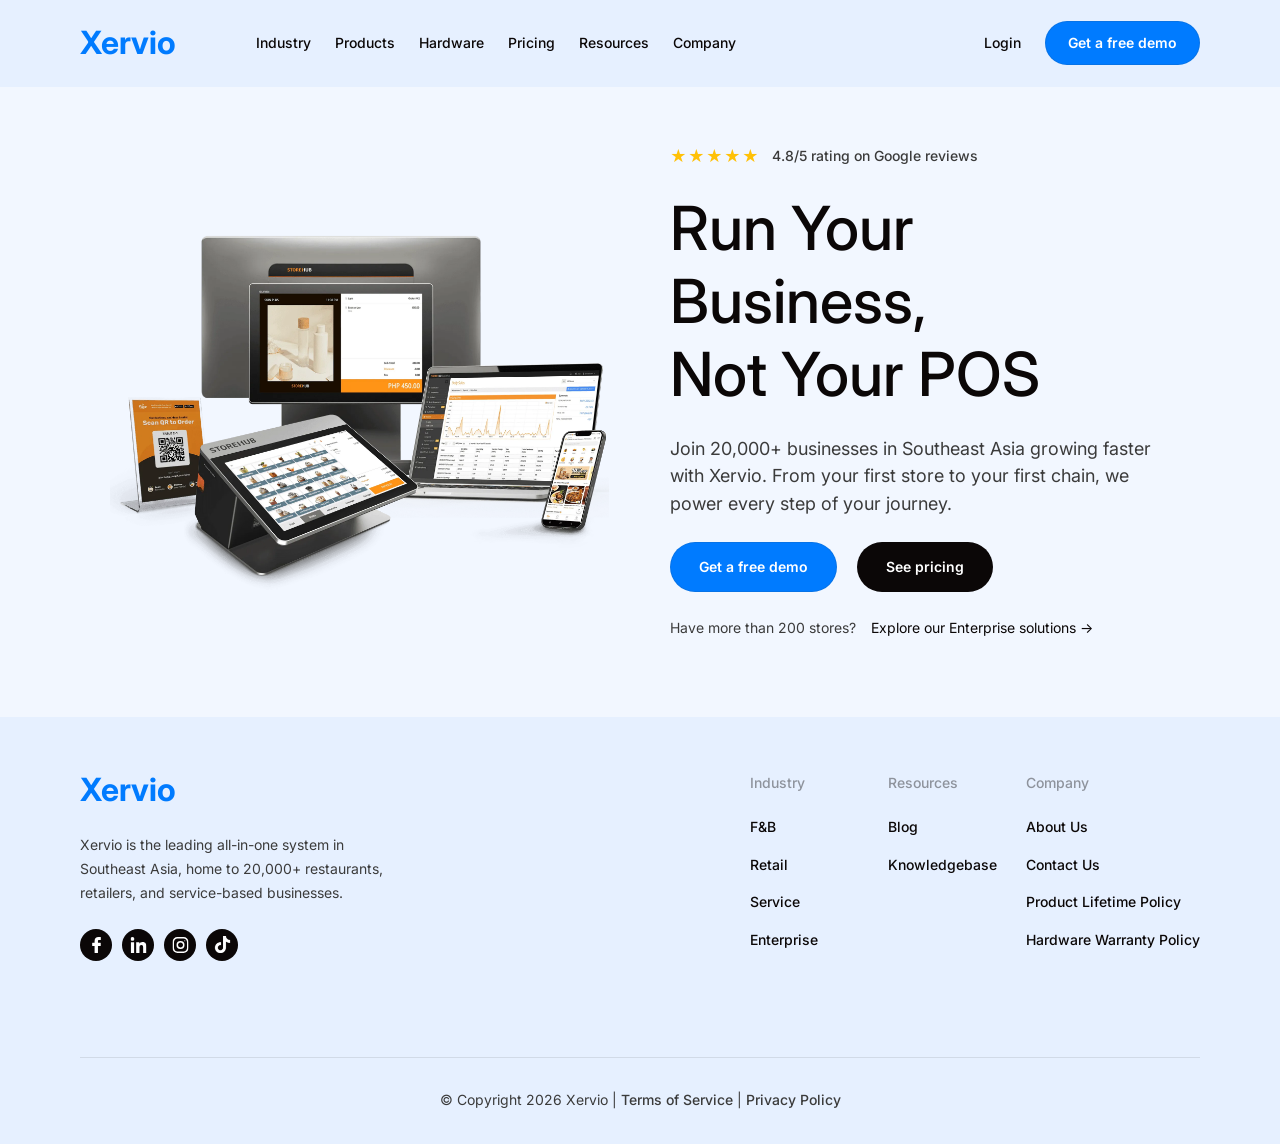
==== index.html @ c591375f "init: Xervio LDP" ====
<!DOCTYPE html>
<html lang="en">
  <head>
    <meta charset="UTF-8" />
    <meta name="viewport" content="width=device-width, initial-scale=1.0" />
    <title>Xervio</title>
    <meta
      name="description"
      content="Xervio is an all-in-one POS system that helps future-proof F&B, retail, service and enterprise businesses in the Philippines."
    />
    <link rel="icon" href="./assets" />
    <link rel="stylesheet" href="./styles.css" />
    <link href="https://cdn.hugeicons.com/font/hgi-stroke-rounded.css" rel="stylesheet">
    
  </head>
  <body>
    <header class="site-header" data-site-header>
      <nav class="nav-shell" aria-label="Main navigation">
        <a class="brand-logo" href="#" aria-label="Xervio home">
          <h1 class="branding">Xervio</h1>
        </a>

        <button class="nav-toggle" type="button" aria-label="Toggle menu" aria-expanded="false" data-nav-toggle>
          <span></span>
          <span></span>
        </button>

        <div class="nav-menu" data-nav-menu>
          <ul class="nav-links">
            <li><a href="#industries">Industry</a></li>
            <li><a href="#features">Products</a></li>
            <li><a href="#hardware">Hardware</a></li>
            <li><a href="#pricing">Pricing</a></li>
            <li><a href="#reviews">Resources</a></li>
            <li><a href="#footer">Company</a></li>
          </ul>

          <div class="nav-actions">
            <a class="nav-login" href="http://guthib.com/" rel="noopener">Login</a>
            <a class="button button-orange button-small" href="#demo">Get a free demo</a>
          </div>
        </div>
      </nav>
    </header>

    <main>
      <section class="hero-section" id="home">
        <div class="hero-container">
          <figure class="hero-media">
            <img
              src="./assets/2hjlf2NCajk33r4uJVXlu06yyzI.webp"
              alt="All-in-one POS system for restaurants and retail with hardware, analytics and business management"
            />
          </figure>

          <div class="hero-content">
            <div class="rating-row" aria-label="4.8 out of 5 rating on Google reviews">
              <span class="stars" aria-hidden="true">★★★★★</span>
              <span>4.8/5 rating on Google reviews</span>
            </div>

            <h1>Run Your Business,<br />Not Your POS</h1>
            <p class="hero-copy">
              Join 20,000+ businesses in Southeast Asia growing faster with Xervio. From your first store to your
              first chain, we power every step of your journey.
            </p>

            <div class="button-row">
              <a class="button button-orange" href="#demo">Get a free demo</a>
              <a class="button button-dark" href="#pricing">See pricing</a>
            </div>

            <p class="enterprise-link">
              <span>Have more than 200 stores?</span>
              <a href="#enterprise">Explore our Enterprise solutions →</a>
            </p>
          </div>
        </div>
      </section>

      
    </main>

    <footer class="site-footer" id="footer">
      <div class="footer-container">
        <div class="footer-brand">
          <h1 class="branding">Xervio</h1>
          <p>
            Xervio is the leading all-in-one system in Southeast Asia, home to 20,000+ restaurants, retailers, and
            service-based businesses.
          </p>
          <div class="social-links">
            <a href="https://www.facebook.com/Xervio/" aria-label="Facebook">
              <img src="./assets/Mh9xa22COfeFQVsAQsU7U8RgvU.svg" alt="" />
            </a>
            <a href="https://www.linkedin.com/wow/" aria-label="LinkedIn">
              <img src="./assets/QCmDftCQne09UROHN4i44urCaY.svg" alt="" />
            </a>
            <a href="https://www.instagram.com/" aria-label="Instagram">
              <img src="./assets/2MO6cMvOsHruGUrAkwT9PpmXsZw.svg" alt="" />
            </a>
            <a href="https://www.tiktok.com/" aria-label="TikTok">
              <img src="./assets/M6vpb0Teeq44CwaMOo0BxtBK8.png" alt="" />
            </a>
          </div>
        </div>

        <div class="footer-links">
          <div>
            <h3>Industry</h3>
            <a href="#industries">F&amp;B</a>
            <a href="#industries">Retail</a>
            <a href="#industries">Service</a>
            <a href="#enterprise">Enterprise</a>
          </div>
          <div>
            <h3>Resources</h3>
            <a href="#reviews">Blog</a>
            <a href="#features">Knowledgebase</a>
          </div>
          <div>
            <h3>Company</h3>
            <a href="#footer">About Us</a>
            <a href="#demo">Contact Us</a>
            <a href="#footer">Product Lifetime Policy</a>
            <a href="#footer">Hardware Warranty Policy</a>
          </div>
        </div>

        <div class="footer-bottom">
          <p>© Copyright 2026 Xervio | <a href="#">Terms of Service</a> | <a href="#">Privacy Policy</a></p>
        </div>
      </div>
    </footer>

<script>
  const toggle = document.querySelector('.nav-toggle');
  const menu = document.querySelector('.nav-menu');

  toggle.addEventListener('click', () => {
    toggle.classList.toggle('active');
    menu.classList.toggle('is-open');
  });
</script>

<script>
  const reveals = document.querySelectorAll('.reveal');

  function revealOnScroll() {
    reveals.forEach(el => {
      const rect = el.getBoundingClientRect();
      if (rect.top < window.innerHeight - 100) {
        el.classList.add('is-visible');
      }
    });
  }

  window.addEventListener('scroll', revealOnScroll);
  window.addEventListener('load', revealOnScroll);
</script>

  </body>
</html>
---- styles.css ----
@import url("https://fonts.googleapis.com/css2?family=Fragment+Mono&family=IBM+Plex+Sans+Thai:wght@400;500;600;700&family=Inter:ital,wght@0,400;0,500;0,600;0,700;1,400;1,700&display=swap");

:root {
  --color-page: #f2f7ff;   /* very light blue background */
  --color-card: #e6f0ff;   /* soft blue card */
  --color-soft: #d9e9ff;   /* subtle accent background */
  --color-text: #0b0707;
  --color-muted: #3b3b3b;
  --color-faint: #6b6a6a;
  --color-orange: #007bff;
  --color-blue: #2a6ce8;
  --color-pink: #ff546e;
  --color-green: #25d366;
  --color-purple: #7a5ae8;
  --color-border: rgba(59, 59, 59, 0.12);
  --font-base: "Inter", "IBM Plex Sans Thai", system-ui, -apple-system, BlinkMacSystemFont, "Segoe UI", sans-serif;
  --font-mono: "Fragment Mono", monospace;
  --container: 1120px;
  --radius-card: 24px;
  --ease: cubic-bezier(0.22, 1, 0.36, 1);
}

* {
  box-sizing: border-box;
}

html {
  scroll-behavior: smooth;
}

body {
  margin: 0;
  background: var(--color-page);
  color: var(--color-text);
  font-family: var(--font-base);
  font-size: 14px;
  line-height: 1.7;
  -webkit-font-smoothing: antialiased;
}

body.nav-open {
  overflow: hidden;
}

img {
  display: block;
  max-width: 100%;
}

a {
  color: inherit;
  text-decoration: none;
}

button,
input,
select {
  font: inherit;
}

.section-container,
.footer-container {
  width: min(var(--container), calc(100% - 80px));
  margin: 0 auto;
}

.site-header {
  position: sticky;
  top: 0;
  z-index: 20;
  background: var(--color-card);
  backdrop-filter: blur(16px);
  border-bottom: 1px solid transparent;
  transition: border-color 240ms ease, box-shadow 240ms ease;
}

.site-header.is-scrolled {
  border-bottom-color: var(--color-border);
  box-shadow: 0 10px 30px rgba(11, 7, 7, 0.04);
}

.nav-shell {
  width: min(1200px, 100%);
  min-height: 86px;
  margin: 0 auto;
  padding: 0 40px;
  display: flex;
  align-items: center;
  justify-content: space-between;
  gap: 28px;
}

.brand-logo {
  flex: 0 0 148px;
}

.branding {
  color: var(--color-orange);
  font-weight: 700;
  font-size: clamp(1.5rem, 2.5vw, 3rem);
}

.brand-logo img {
  width: 148px;
  height: auto;
}

.nav-menu {
  flex: 1;
  display: flex;
  align-items: center;
  justify-content: space-between;
  gap: 28px;
}

.nav-links,
.nav-actions {
  display: flex;
  align-items: center;
  gap: 24px;
  margin: 0;
  padding: 0;
  list-style: none;
}

.nav-links a,
.nav-login {
  font-size: 14px;
  font-weight: 500;
  line-height: 1.3;
  color: var(--color-text);
  transition: color 180ms ease;
}

.nav-links a:hover,
.nav-login:hover {
  background-color: var(--color-soft);

  color: var(--color-orange);
}

.nav-toggle {
  width: 44px;
  height: 44px;
  border: 1px solid var(--color-border);
  border-radius: 10px;
  background: #007bff;
  cursor: pointer;

  display: none; /* hidden on desktop */
  align-items: center;
  justify-content: center;
  flex-direction: column;
  gap: 5px;

  transition: all 0.2s ease;
}

/* SHOW ON MOBILE */
@media (max-width: 768px) {
  .nav-toggle {
    display: flex;
  }
}

/* HOVER → black */
.nav-toggle:hover {
  background: #000;
  border-color: #000;
}

/* ACTIVE */
.nav-toggle:active {
  transform: scale(0.95);
}

/* SPANS (fallback hamburger) */
.nav-toggle span {
  width: 18px;
  height: 2px;
  background: #fff;
  border-radius: 999px;
  transition: all 220ms ease;
}

/* ANIMATION */
.nav-toggle.active span:nth-child(1) {
  transform: translateY(7px) rotate(45deg);
}

.nav-toggle.active span:nth-child(2) {
  opacity: 0;
}

.nav-toggle.active span:nth-child(3) {
  transform: translateY(-7px) rotate(-45deg);
}

.nav-toggle i {
  font-size: 20px;
  color: #fff;
  transition: transform 0.2s ease;
}

.nav-toggle:hover i {
  transform: rotate(90deg);
}

.button {
  display: inline-flex;
  min-height: 50px;
  align-items: center;
  justify-content: center;
  border: 1px solid transparent;
  border-radius: 999px;
  padding: 13px 28px;
  font-size: 14px;
  font-weight: 600;
  line-height: 1.3;
  white-space: nowrap;
  transition: transform 200ms var(--ease), box-shadow 200ms ease, background-color 200ms ease;
}

.button:hover {
  background-color: #000;
  
}

.button-small {
  min-height: 44px;
  padding: 11px 22px;
}

.button-orange {
  background: var(--color-orange);
  color: #fff;
  border-color: rgba(59, 59, 59, 0.12);
}

.button-dark {
  background: var(--color-text);
  color: #fff;
}

.hero-section {
  padding: 20px 40px 40px;
  overflow: hidden;
}

.hero-container {
  width: min(var(--container), 100%);
  margin: 0 auto;
  padding: 30px;
  display: grid;
  grid-template-columns: minmax(0, 1fr) 500px;
  align-items: center;
  gap: 50px;
}

.hero-media {
  margin: 0;
  aspect-ratio: 1;
  overflow: hidden;
  border-radius: 34px;
}

.hero-media img {
  width: 100%;
  height: 100%;
  object-fit: cover;
}

.hero-content {
  min-height: 442px;
  display: flex;
  flex-direction: column;
  justify-content: center;
  gap: 24px;
}

.rating-row {
  display: flex;
  align-items: center;
  gap: 12px;
  color: var(--color-muted);
  font-size: 14px;
  font-weight: 500;
  white-space: nowrap;
}

.stars {
  color: #ffc107;
  font-size: 16px;
  letter-spacing: 1px;
  line-height: 1;
}

h1,
h2,
h3,
p {
  margin: 0;
}

h1 {
  font-size: clamp(2.25rem, 3.5vw + 1rem, 4rem);
  line-height: 1.2;
  letter-spacing: 0;
  font-weight: 500;
}

.hero-copy {
  width: 100%;
  max-width: 540px;
  color: var(--color-muted);
  font-size: 18px;
  line-height: 1.55;
}

.button-row {
  display: flex;
  flex-wrap: wrap;
  gap: 20px;
}

.enterprise-link {
  display: flex;
  flex-wrap: wrap;
  gap: 12px 15px;
  color: var(--color-muted);
  font-size: 14px;
}

.enterprise-link a {
  color: var(--color-text);
  transition: color 180ms ease;
}

.enterprise-link a:hover {
  color: var(--color-orange);
}

.feature-strip {
  padding: 40px 0;
  overflow: hidden;
}

.feature-grid {
  display: grid;
  grid-template-columns: repeat(4, 1fr);
  gap: 20px;
}

.feature-card {
  min-height: 230px;
  padding: 30px 24px;
  display: flex;
  flex-direction: column;
  align-items: flex-start;
  justify-content: center;
  gap: 20px;
  background: var(--color-card);
  border: 1px solid var(--color-border);
  border-radius: var(--radius-card);
  transition: transform 240ms var(--ease), box-shadow 240ms ease;
}

.feature-card:hover {
  transform: translateY(-6px);
  box-shadow: 0 20px 50px rgba(11, 7, 7, 0.08);
}

.feature-card img {
  width: 80px;
  height: 80px;
  object-fit: contain;
}

.feature-card h3 {
  font-size: 20px;
  line-height: 1.35;
  font-weight: 600;
}

.feature-card p {
  color: rgba(59, 59, 59, 0.72);
  font-weight: 500;
}

.industry-section {
  padding: 56px 0 60px;
}

.section-heading {
  margin-bottom: 28px;
}

.section-heading h2,
.merchant-copy h2,
.reviews-heading h2,
.pos-copy h2,
.demo-copy h2 {
  font-size: clamp(40px, 6vw, 76px);
  line-height: 0.98;
  letter-spacing: 0;
  font-weight: 700;
}

.industry-grid {
  display: grid;
  grid-template-columns: repeat(4, minmax(0, 1fr));
  gap: 18px;
}

.industry-card {
  position: relative;
  min-height: 620px;
  padding: 22px;
  overflow: hidden;
  display: flex;
  flex-direction: column;
  justify-content: space-between;
  background: var(--color-card);
  border: 1px solid var(--color-border);
  border-radius: var(--radius-card);
}

.industry-card::before {
  content: "";
  position: absolute;
  inset: 0;
  background: linear-gradient(180deg, rgba(255, 255, 255, 0) 28%, rgba(245, 242, 237, 0.94) 74%);
  z-index: 1;
  pointer-events: none;
}

.industry-card img {
  position: absolute;
  inset: 0;
  width: 100%;
  height: 58%;
  object-fit: cover;
  transition: transform 700ms var(--ease);
}

.industry-card:hover img {
  transform: scale(1.05);
}

.industry-content,
.industry-checks {
  position: relative;
  z-index: 2;
}

.industry-content {
  margin-top: auto;
}

.industry-content h3 {
  margin-bottom: 14px;
  font-size: 36px;
  line-height: 1;
}

.industry-content p {
  min-height: 88px;
  color: var(--color-muted);
}

.learn-link {
  display: inline-block;
  margin-top: 18px;
  color: var(--color-orange);
  font-weight: 600;
}

.industry-checks {
  margin: 22px 0 0;
  padding: 0;
  list-style: none;
  display: grid;
  gap: 9px;
  color: var(--color-text);
  font-size: 13px;
  font-weight: 500;
}

.industry-checks li {
  display: flex;
  align-items: center;
  gap: 8px;
}

.industry-checks li::before {
  content: "";
  width: 8px;
  height: 8px;
  border-radius: 50%;
  background: var(--color-orange);
}

.merchant-section,
.pos-section {
  padding: 70px 0;
  overflow: hidden;
}

.merchant-container {
  display: grid;
  grid-template-columns: 0.95fr 1.05fr;
  gap: 40px;
  align-items: center;
}

.merchant-copy p {
  margin-top: 18px;
  color: var(--color-muted);
  font-size: 20px;
}

.logo-cloud {
  display: grid;
  grid-template-columns: repeat(2, minmax(0, 1fr));
  gap: 16px;
}

.logo-cloud img {
  width: 100%;
  min-height: 94px;
  object-fit: contain;
  padding: 22px;
  background: #fff;
  border: 1px solid var(--color-border);
  border-radius: 18px;
}

.reviews-section {
  padding: 60px 0;
  overflow: hidden;
}

.reviews-heading {
  margin-bottom: 28px;
}

.reviews-heading p {
  margin-bottom: 10px;
  color: var(--color-muted);
  font-size: 18px;
}

.review-marquee {
  width: 100%;
  overflow: hidden;
  mask-image: linear-gradient(90deg, transparent, #000 8%, #000 92%, transparent);
}

.review-track {
  display: flex;
  width: max-content;
  gap: 18px;
  animation: marquee 36s linear infinite;
}

.review-marquee:hover .review-track {
  animation-play-state: paused;
}

.review-card {
  width: 360px;
  min-height: 280px;
  padding: 26px;
  background: #fff;
  border: 1px solid var(--color-border);
  border-radius: var(--radius-card);
  display: flex;
  flex-direction: column;
  gap: 16px;
}

.review-score {
  color: var(--color-orange);
  font-weight: 700;
}

.review-card blockquote {
  margin: 0;
  color: var(--color-muted);
}

.review-card cite {
  margin-top: auto;
  color: var(--color-text);
  font-style: normal;
  font-weight: 600;
}

.pos-container {
  display: grid;
  grid-template-columns: 0.9fr 1.1fr;
  align-items: center;
  gap: 42px;
  padding: 56px;
  background: var(--color-soft);
  border-radius: 30px;
}

.pos-copy {
  display: flex;
  flex-direction: column;
  align-items: flex-start;
  gap: 30px;
}

.pos-points {
  display: grid;
  grid-template-columns: repeat(3, minmax(0, 1fr));
  gap: 16px;
  width: 100%;
  margin: 0;
  padding: 0;
  list-style: none;
}

.pos-points li {
  padding-top: 14px;
  border-top: 2px solid var(--color-orange);
  color: var(--color-muted);
  font-weight: 600;
  line-height: 1.35;
}

.pos-media {
  margin: 0;
  aspect-ratio: 1;
  border-radius: 28px;
  overflow: hidden;
}

.pos-media img {
  width: 100%;
  height: 100%;
  object-fit: contain;
  animation: imageFloat 7s var(--ease) infinite alternate;
}

.demo-section {
  padding: 70px 0 54px;
}

.demo-container {
  display: grid;
  grid-template-columns: 0.9fr 1.1fr;
  gap: 42px;
  align-items: start;
}

.demo-copy {
  position: sticky;
  top: 120px;
  display: grid;
  gap: 18px;
}

.demo-copy p {
  color: var(--color-orange);
  font-weight: 600;
}

.demo-copy span {
  color: var(--color-muted);
  font-size: 18px;
}

.demo-form {
  display: grid;
  grid-template-columns: repeat(2, minmax(0, 1fr));
  gap: 16px;
  padding: 28px;
  background: #fff;
  border: 1px solid var(--color-border);
  border-radius: var(--radius-card);
}

.demo-form label {
  display: grid;
  gap: 8px;
  color: var(--color-muted);
  font-size: 13px;
  font-weight: 500;
}

.demo-form input,
.demo-form select {
  width: 100%;
  min-height: 52px;
  border: 1px solid var(--color-border);
  border-radius: 14px;
  background: var(--color-page);
  color: var(--color-text);
  padding: 0 16px;
  outline: none;
  transition: border-color 180ms ease, box-shadow 180ms ease;
}

.demo-form input:focus,
.demo-form select:focus {
  border-color: var(--color-orange);
  box-shadow: 0 0 0 4px rgba(255, 99, 15, 0.12);
}

.demo-form .button {
  grid-column: 1 / -1;
  width: max-content;
  margin-top: 10px;
  cursor: pointer;
}

.site-footer {
  background-color: var(--color-card);
  padding: 54px 0 32px;
  overflow: hidden;
}

.footer-container {
  display: grid;
  grid-template-columns: 28% 1fr;
  gap: 96px;
}

.footer-brand {
  display: grid;
  gap: 24px;
  align-content: start;
}

.footer-brand > img {
  width: 148px;
}

.footer-brand p,
.footer-bottom p {
  color: var(--color-muted);
}

.social-links {
  display: flex;
  gap: 10px;
}

.social-links a {
  width: 32px;
  height: 32px;
  display: grid;
  place-items: center;
  border-radius: 50%;
  background: var(--color-text);
  transition: transform 180ms var(--ease);
}

.social-links a:hover {
  transform: translateY(-2px);
}

.social-links img {
  width: 17px;
  height: 17px;
  object-fit: contain;
}

.footer-links {
  display: flex;
  justify-content: flex-end;
  gap: 28px;
}

.footer-links div {
  min-width: 110px;
  display: grid;
  align-content: start;
  gap: 14px;
}

.footer-links h3 {
  margin: 0 0 6px;
  color: rgba(11, 7, 7, 0.4);
  font-size: 14px;
  font-weight: 500;
}

.footer-links a,
.footer-bottom a {
  font-weight: 500;
  transition: color 180ms ease;
}

.footer-links a:hover,
.footer-bottom a:hover {
  color: var(--color-orange);
}

.footer-bottom {
  grid-column: 1 / -1;
  padding-top: 30px;
  border-top: 1px solid var(--color-border);
  text-align: center;
}

.reveal {
  opacity: 0;
  transform: translateY(50px);
  transition: opacity 700ms var(--ease), transform 700ms var(--ease);
}

.reveal.is-visible {
  opacity: 1;
  transform: translateY(0);
}

@keyframes marquee {
  from {
    transform: translateX(0);
  }
  to {
    transform: translateX(-50%);
  }
}

@keyframes imageFloat {
  from {
    transform: translateY(0) scale(1);
  }
  to {
    transform: translateY(-10px) scale(1.015);
  }
}

@media (max-width: 1199px) {
  .section-container,
  .footer-container {
    width: min(100% - 30px, 768px);
  }

  .nav-shell {
    min-height: 76px;
    padding: 0 15px;
  }

  .nav-toggle {
    display: flex;
  }

  .nav-toggle[aria-expanded="true"] span:first-child {
    transform: translateY(3.5px) rotate(45deg);
  }

  .nav-toggle[aria-expanded="true"] span:last-child {
    transform: translateY(-3.5px) rotate(-45deg);
  }

  .nav-menu {
    position: fixed;
    inset: 76px 15px auto;
    padding: 24px;
    display: grid;
    gap: 24px;
    background: #fff;
    border: 1px solid var(--color-border);
    border-radius: 22px;
    box-shadow: 0 24px 60px rgba(11, 7, 7, 0.12);
    opacity: 0;
    pointer-events: none;
    transform: translateY(-12px);
    transition: opacity 200ms ease, transform 200ms var(--ease);
  }

  .nav-menu.is-open {
    opacity: 1;
    pointer-events: auto;
    transform: translateY(0);
  }

  .nav-links,
  .nav-actions {
    display: grid;
    justify-items: start;
  }

  .hero-section {
    padding: 20px 15px 40px;
  }

  .hero-container {
    grid-template-columns: 342px minmax(0, 1fr);
    gap: 30px;
    padding: 20px 0;
  }

  .hero-content {
    min-height: auto;
  }

  h1 {
    font-size: 58px;
  }

  .feature-grid,
  .industry-grid {
    grid-template-columns: repeat(2, 1fr);
  }

  .industry-card {
    min-height: 560px;
  }

  .merchant-container,
  .pos-container,
  .demo-container {
    grid-template-columns: 1fr;
  }

  .demo-copy {
    position: static;
  }

  .footer-container {
    grid-template-columns: 35% 1fr;
    gap: 80px;
  }

  .footer-links {
    flex-wrap: wrap;
    justify-content: flex-start;
  }
}

@media (max-width: 767px) {
  body {
    font-size: 13px;
  }

  .section-container,
  .footer-container {
    width: min(100% - 20px, 358px);
  }

  .brand-logo,
  .brand-logo img {
    width: 128px;
    flex-basis: 128px;
  }

  .hero-section {
    padding-inline: 10px;
  }

  .hero-container {
    grid-template-columns: 1fr;
    gap: 24px;
    padding: 10px;
  }

  .hero-media {
    order: 2;
    border-radius: 26px;
  }

  .rating-row {
    align-items: flex-start;
    white-space: normal;
  }

  h1 {
    font-size: 48px;
  }

  .hero-copy {
    font-size: 15px;
  }

  .button-row,
  .enterprise-link {
    width: 100%;
  }

  .button {
    width: 100%;
  }

  .feature-strip,
  .industry-section,
  .merchant-section,
  .reviews-section,
  .pos-section,
  .demo-section {
    padding: 34px 0;
  }

  .feature-grid,
  .industry-grid,
  .logo-cloud,
  .demo-form {
    grid-template-columns: 1fr;
  }

  .feature-card {
    min-height: 210px;
  }

  .industry-card {
    min-height: 540px;
  }

  .section-heading h2,
  .merchant-copy h2,
  .reviews-heading h2,
  .pos-copy h2,
  .demo-copy h2 {
    font-size: 42px;
  }

  .review-card {
    width: 308px;
  }

  .pos-container {
    padding: 26px;
    border-radius: 24px;
  }

  .pos-points {
    grid-template-columns: 1fr;
  }

  .demo-form {
    padding: 20px;
  }

  .demo-form .button {
    width: 100%;
  }

  .footer-container {
    grid-template-columns: 1fr;
    gap: 34px;
  }

  .footer-links {
    display: grid;
    grid-template-columns: repeat(2, minmax(0, 1fr));
    gap: 24px;
  }

  .footer-links div:last-child {
    grid-column: 1 / -1;
  }
}
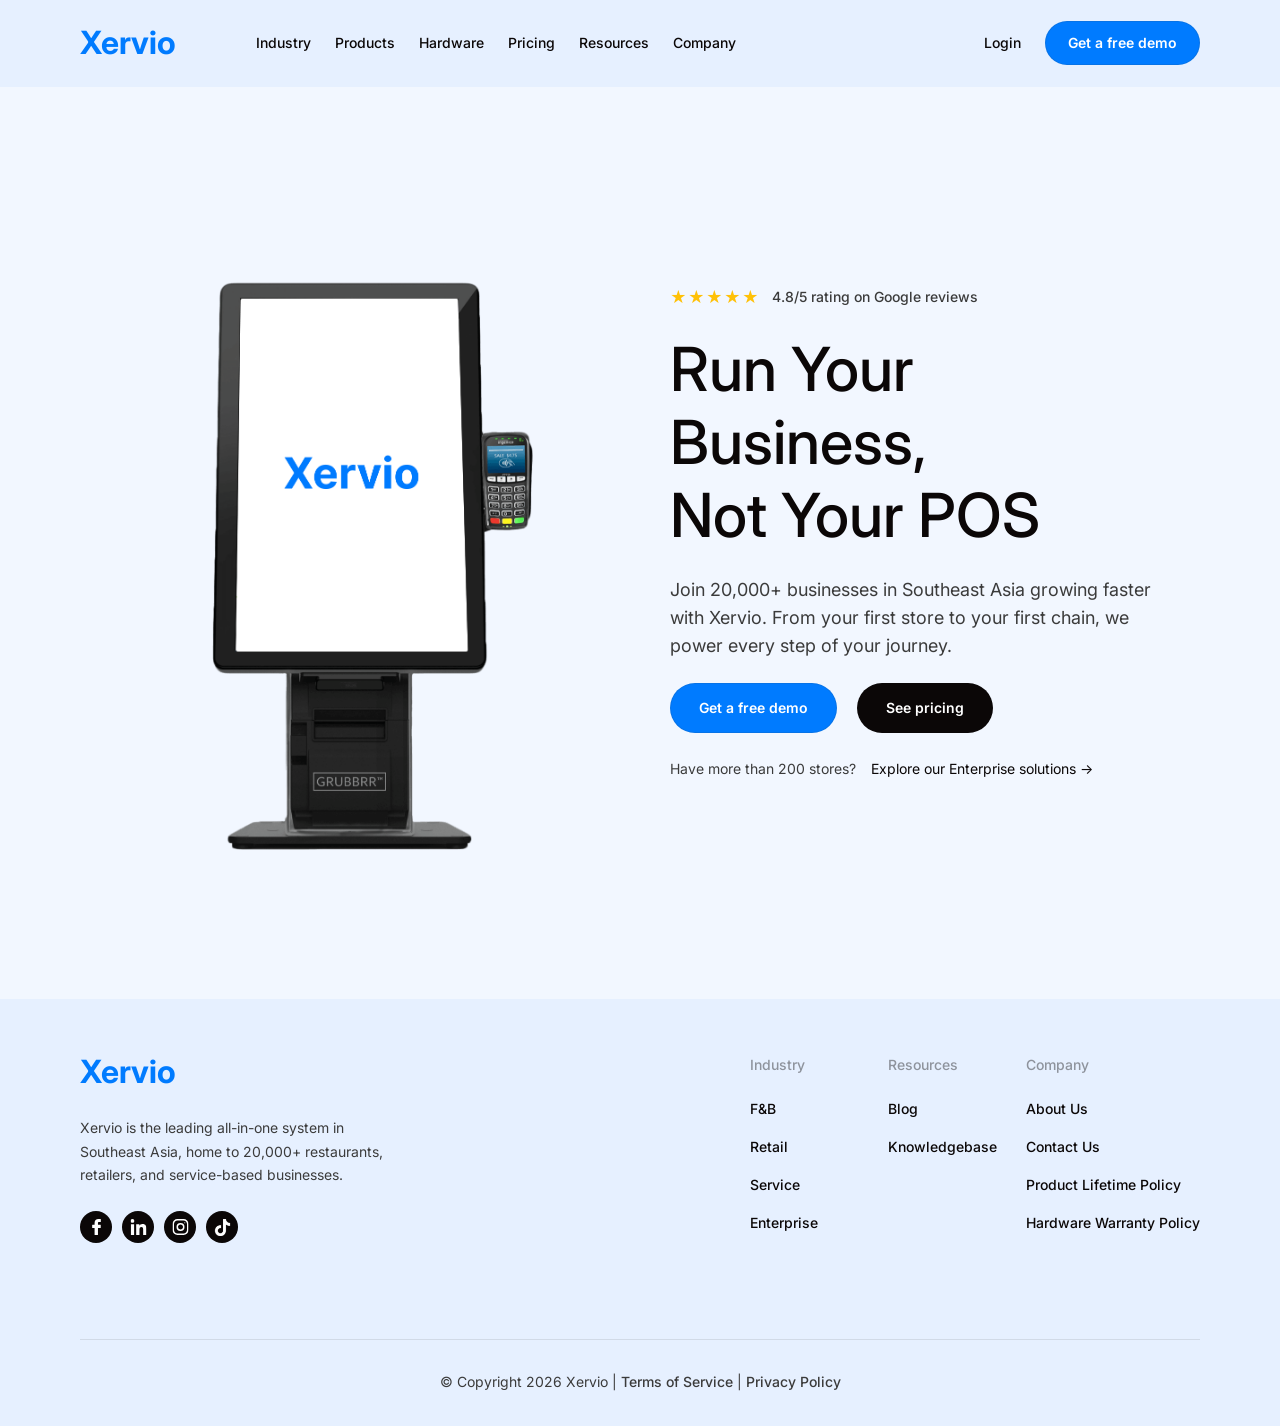
==== commit a7788c59: "fix: hero image sizing" ====
--- a/index.html
+++ b/index.html
@@ -48,7 +48,7 @@
         <div class="hero-container">
           <figure class="hero-media">
             <img
-              src="./assets/2hjlf2NCajk33r4uJVXlu06yyzI.webp"
+              src="./assets/xerviomarketing1.png"
               alt="All-in-one POS system for restaurants and retail with hardware, analytics and business management"
             />
           </figure>
--- a/styles.css
+++ b/styles.css
@@ -258,15 +258,17 @@
 }
 
 .hero-media {
-  margin: 0;
-  aspect-ratio: 1;
+  display: flex;
+  height: 100%;
+  justify-content: center;
+  align-items: center;
+  aspect-ratio: 9 / 16; /* or whatever ratio you want */
   overflow: hidden;
-  border-radius: 34px;
 }
 
 .hero-media img {
-  width: 100%;
-  height: 100%;
+  width: auto;
+  height: 80%;
   object-fit: cover;
 }
 
@@ -892,8 +894,8 @@
   }
 
   .hero-container {
-    grid-template-columns: 342px minmax(0, 1fr);
-    gap: 30px;
+    grid-template-columns: 400px minmax(0, 1fr);
+    gap: 0px;
     padding: 20px 0;
   }
 
@@ -963,6 +965,7 @@
 
   .hero-media {
     order: 2;
+    height: 100%;
     border-radius: 26px;
   }
 
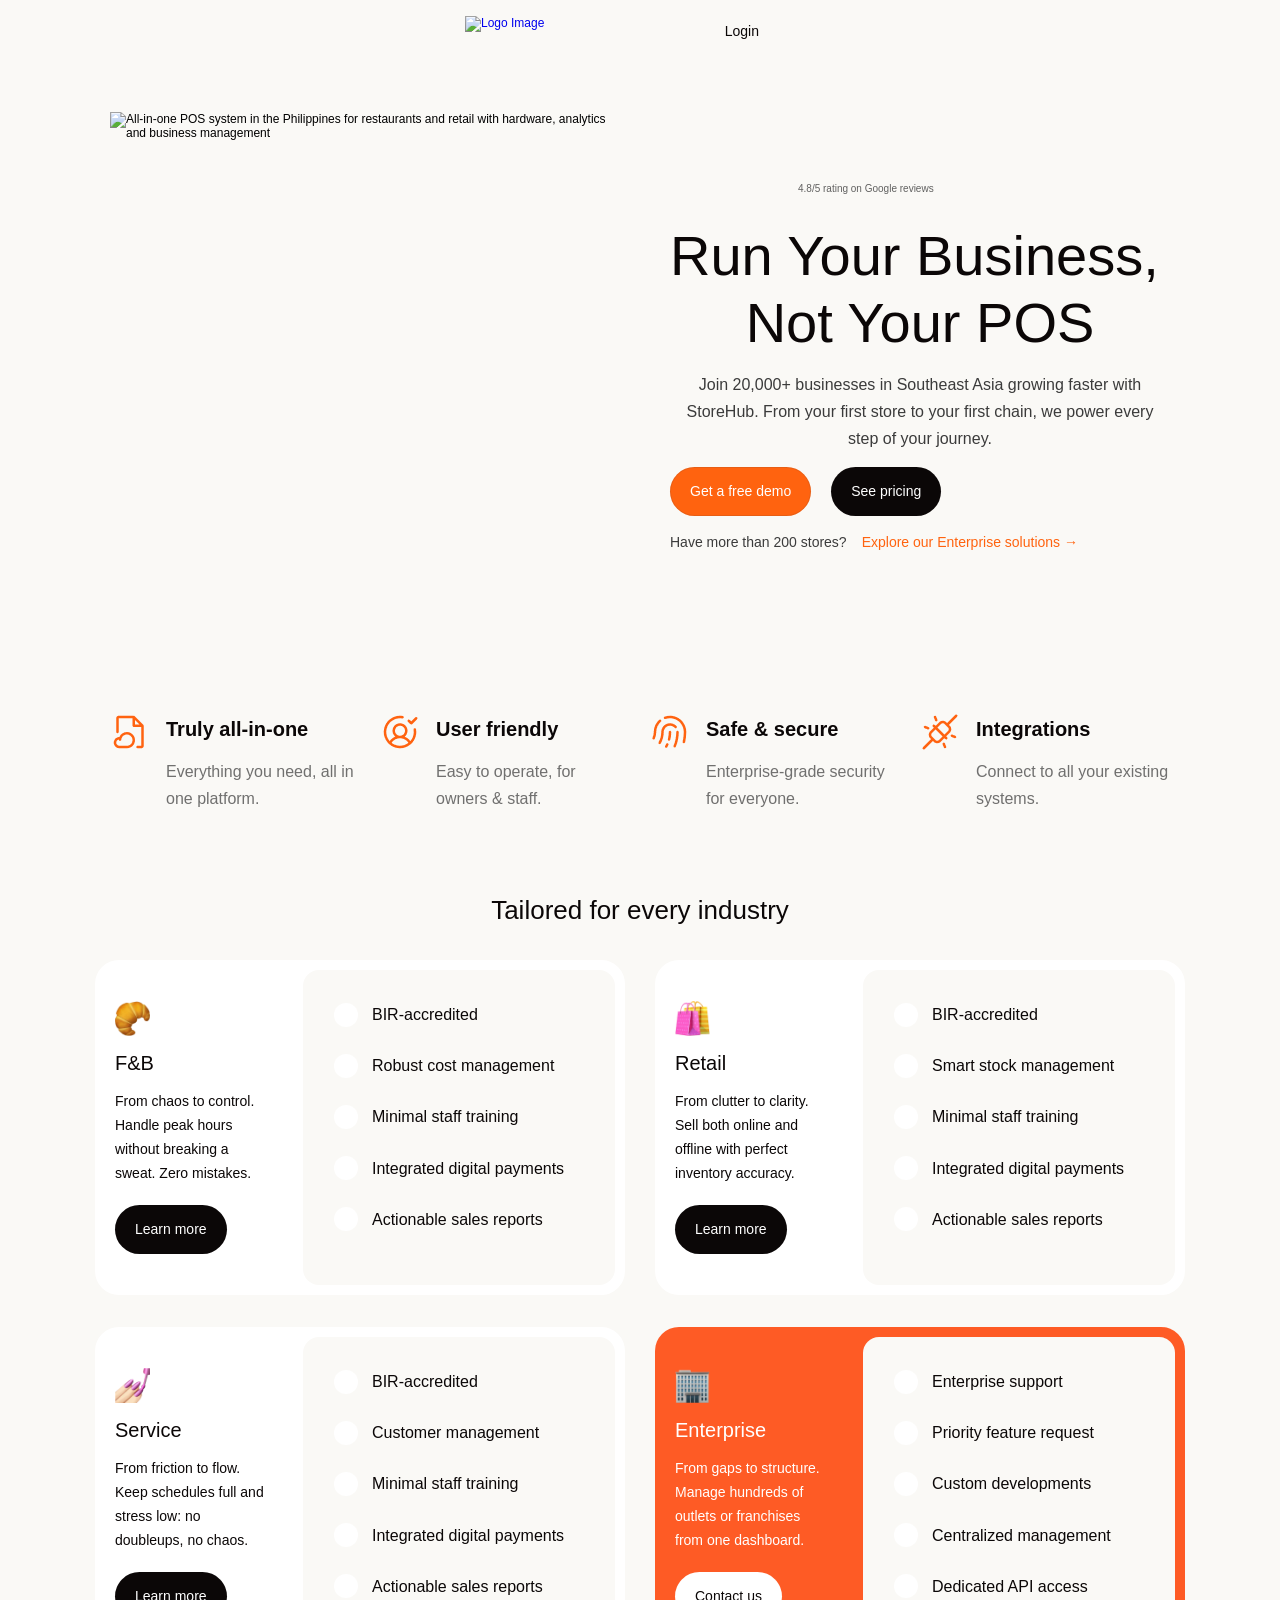
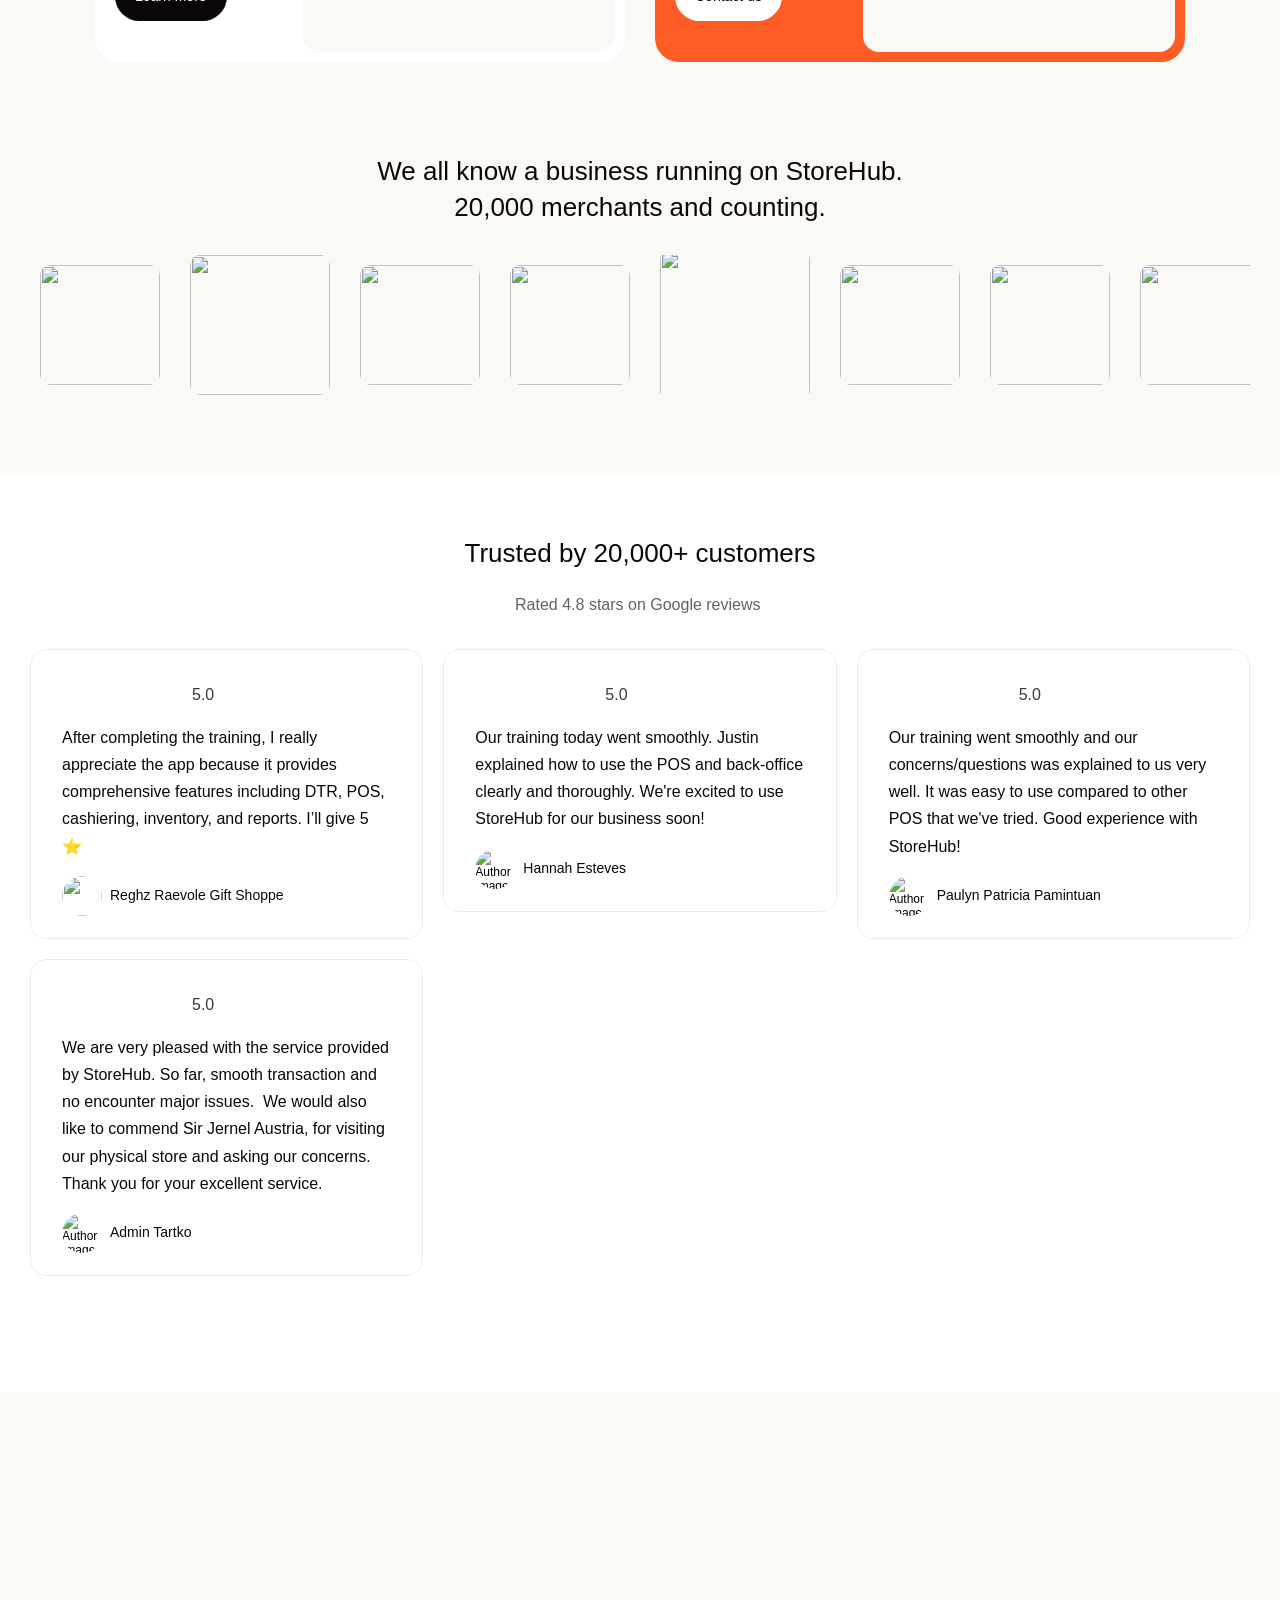
==== commit 8eaeba9c: "XervioLDP" ====
--- a/index.html
+++ b/index.html
@@ -1,164 +1,342 @@
 <!DOCTYPE html>
-<html lang="en">
-  <head>
-    <meta charset="UTF-8" />
-    <meta name="viewport" content="width=device-width, initial-scale=1.0" />
-    <title>Xervio</title>
-    <meta
-      name="description"
-      content="Xervio is an all-in-one POS system that helps future-proof F&B, retail, service and enterprise businesses in the Philippines."
-    />
-    <link rel="icon" href="./assets" />
-    <link rel="stylesheet" href="./styles.css" />
-    <link href="https://cdn.hugeicons.com/font/hgi-stroke-rounded.css" rel="stylesheet">
+<html xmlns="http://www.w3.org/1999/xhtml" lang="en" data-redirect-timezone="1"><head>
+	<meta charset="utf-8" />
+	
+	
+	<script type="text/javascript" async="" src="analytics.tiktok.com/i18n/pixel/static/identify_b8133453.js"></script><script type="text/javascript" async="" src="analytics.tiktok.com/i18n/pixel/static/main.MTkwYWY0Y2Q1OQ.js" data-id="C810D6SRMF4VVL6MGDMG"></script><script type="text/javascript" async="" src="www.google-analytics.com/analytics.js"></script><script async="" src="www.clarity.ms/tag/rkdko31xgr"></script><script async="" src="d.line-scdn.net/n/line_tag/public/release/v1/lt.js"></script><script type="text/javascript" async="" src="analytics.tiktok.com/i18n/pixel/events.js"></script><script type="text/javascript" async="" src="bat.bing.com/bat.js"></script><script type="text/javascript" async="" src="static.ads-twitter.com/uwt.js"></script><script type="text/javascript" async="" src="a.quora.com/qevents.js"></script><script type="text/javascript" async="" src="static.hotjar.com/c/hotjar-3023053.js"></script><script src="connect.facebook.net/signals/config/239511756429068" async=""></script><script async="" src="connect.facebook.net/en_US/fbevents.js"></script><script type="text/javascript" async="" src="www.googletagmanager.com/gtag/js"></script><script async="" src="scripts.clarity.ms/0.8.65/clarity.js"></script><script async="" src="www.googletagmanager.com/gtm.js"></script><script async="" src="www.clarity.ms/tag/mfdut16muk"></script><script>try{if(localStorage.getItem("__framer_force_showing_editorbar_since")){const n=document.createElement("link");n.rel = "modulepreload";n.href="https://framer.com/edit/init.mjs";document.head.appendChild(n)}}catch(e){}</script>
+	<!-- Start of headStart -->
+    <!-- Snippet: legacy-headStart -->
+<script type="text/javascript">
+    (function(c,l,a,r,i,t,y){
+        c[a]=c[a]||function(){(c[a].q=c[a].q||[]).push(arguments)};
+        t=l.createElement(r);t.async=1;t.src="https://www.clarity.ms/tag/"+i;
+        y=l.getElementsByTagName(r)[0];y.parentNode.insertBefore(t,y);
+    })(window, document, "clarity", "script", "mfdut16muk");
+</script>
+<meta name="msvalidate.01" content="9BB3D0F8B5EC80581BCFBF81091DF13B" />
+<!-- SnippetEnd: legacy-headStart -->
+
+    <!-- End of headStart -->
+	<meta name="viewport" content="width=device-width" />
+	<meta name="generator" content="Framer c1e582d" />
+	<title>StoreHub | All-In-One POS System For F&amp;B, Retail, Service &amp; Enterprise in the Philippines</title>
+    <meta name="description" content="StoreHub is an all-in-one POS system that helps future-proof F&amp;B, retail, service and enterprise businesses in the Philippines. Manage and grow your business, anytime, anywhere." />
+    <meta name="framer-search-index" content="https://framerusercontent.com/sites/47SFVLRJCXsI2muqFcrscY/searchIndex-GoC0B0K2RUKC.json" />
+    <meta name="framer-search-index-fallback" content="https://framerusercontent.com/sites/47SFVLRJCXsI2muqFcrscY/searchIndex-SpmgNonlM1gU.json" />
+    <meta name="framer-html-plugin" content="disable" />
+    <link href="framerusercontent.com/images/3ho3xWlwQT1DAffJ9KhewNCmV1Y.png" rel="icon" media="(prefers-color-scheme: light)" />
+    <link href="framerusercontent.com/images/3ho3xWlwQT1DAffJ9KhewNCmV1Y.png" rel="icon" media="(prefers-color-scheme: dark)" />
+    <!-- Open Graph / Facebook -->
+    <meta property="og:type" content="website" />
+    <meta property="og:title" content="StoreHub | All-In-One POS System For F&amp;B, Retail, Service &amp; Enterprise in the Philippines" />
+    <meta property="og:description" content="StoreHub is an all-in-one POS system that helps future-proof F&amp;B, retail, service and enterprise businesses in the Philippines. Manage and grow your business, anytime, anywhere." />
+    <meta property="og:image" content="https://framerusercontent.com/images/inCzE8S5A4pU0LnQwXwR2NnU3I4.png" />
+    <!-- Twitter -->
+    <meta name="twitter:card" content="summary_large_image" />
+    <meta name="twitter:title" content="StoreHub | All-In-One POS System For F&amp;B, Retail, Service &amp; Enterprise in the Philippines" />
+    <meta name="twitter:description" content="StoreHub is an all-in-one POS system that helps future-proof F&amp;B, retail, service and enterprise businesses in the Philippines. Manage and grow your business, anytime, anywhere." />
+    <meta name="twitter:image" content="https://framerusercontent.com/images/inCzE8S5A4pU0LnQwXwR2NnU3I4.png" />
     
-  </head>
-  <body>
-    <header class="site-header" data-site-header>
-      <nav class="nav-shell" aria-label="Main navigation">
-        <a class="brand-logo" href="#" aria-label="Xervio home">
-          <h1 class="branding">Xervio</h1>
-        </a>
-
-        <button class="nav-toggle" type="button" aria-label="Toggle menu" aria-expanded="false" data-nav-toggle>
-          <span></span>
-          <span></span>
-        </button>
-
-        <div class="nav-menu" data-nav-menu>
-          <ul class="nav-links">
-            <li><a href="#industries">Industry</a></li>
-            <li><a href="#features">Products</a></li>
-            <li><a href="#hardware">Hardware</a></li>
-            <li><a href="#pricing">Pricing</a></li>
-            <li><a href="#reviews">Resources</a></li>
-            <li><a href="#footer">Company</a></li>
-          </ul>
-
-          <div class="nav-actions">
-            <a class="nav-login" href="http://guthib.com/" rel="noopener">Login</a>
-            <a class="button button-orange button-small" href="#demo">Get a free demo</a>
-          </div>
-        </div>
-      </nav>
-    </header>
-
-    <main>
-      <section class="hero-section" id="home">
-        <div class="hero-container">
-          <figure class="hero-media">
-            <img
-              src="./assets/xerviomarketing1.png"
-              alt="All-in-one POS system for restaurants and retail with hardware, analytics and business management"
-            />
-          </figure>
-
-          <div class="hero-content">
-            <div class="rating-row" aria-label="4.8 out of 5 rating on Google reviews">
-              <span class="stars" aria-hidden="true">★★★★★</span>
-              <span>4.8/5 rating on Google reviews</span>
-            </div>
-
-            <h1>Run Your Business,<br />Not Your POS</h1>
-            <p class="hero-copy">
-              Join 20,000+ businesses in Southeast Asia growing faster with Xervio. From your first store to your
-              first chain, we power every step of your journey.
-            </p>
-
-            <div class="button-row">
-              <a class="button button-orange" href="#demo">Get a free demo</a>
-              <a class="button button-dark" href="#pricing">See pricing</a>
-            </div>
-
-            <p class="enterprise-link">
-              <span>Have more than 200 stores?</span>
-              <a href="#enterprise">Explore our Enterprise solutions →</a>
-            </p>
-          </div>
-        </div>
-      </section>
-
-      
-    </main>
-
-    <footer class="site-footer" id="footer">
-      <div class="footer-container">
-        <div class="footer-brand">
-          <h1 class="branding">Xervio</h1>
-          <p>
-            Xervio is the leading all-in-one system in Southeast Asia, home to 20,000+ restaurants, retailers, and
-            service-based businesses.
-          </p>
-          <div class="social-links">
-            <a href="https://www.facebook.com/Xervio/" aria-label="Facebook">
-              <img src="./assets/Mh9xa22COfeFQVsAQsU7U8RgvU.svg" alt="" />
-            </a>
-            <a href="https://www.linkedin.com/wow/" aria-label="LinkedIn">
-              <img src="./assets/QCmDftCQne09UROHN4i44urCaY.svg" alt="" />
-            </a>
-            <a href="https://www.instagram.com/" aria-label="Instagram">
-              <img src="./assets/2MO6cMvOsHruGUrAkwT9PpmXsZw.svg" alt="" />
-            </a>
-            <a href="https://www.tiktok.com/" aria-label="TikTok">
-              <img src="./assets/M6vpb0Teeq44CwaMOo0BxtBK8.png" alt="" />
-            </a>
-          </div>
-        </div>
-
-        <div class="footer-links">
-          <div>
-            <h3>Industry</h3>
-            <a href="#industries">F&amp;B</a>
-            <a href="#industries">Retail</a>
-            <a href="#industries">Service</a>
-            <a href="#enterprise">Enterprise</a>
-          </div>
-          <div>
-            <h3>Resources</h3>
-            <a href="#reviews">Blog</a>
-            <a href="#features">Knowledgebase</a>
-          </div>
-          <div>
-            <h3>Company</h3>
-            <a href="#footer">About Us</a>
-            <a href="#demo">Contact Us</a>
-            <a href="#footer">Product Lifetime Policy</a>
-            <a href="#footer">Hardware Warranty Policy</a>
-          </div>
-        </div>
-
-        <div class="footer-bottom">
-          <p>© Copyright 2026 Xervio | <a href="#">Terms of Service</a> | <a href="#">Privacy Policy</a></p>
-        </div>
-      </div>
-    </footer>
-
-<script>
-  const toggle = document.querySelector('.nav-toggle');
-  const menu = document.querySelector('.nav-menu');
-
-  toggle.addEventListener('click', () => {
-    toggle.classList.toggle('active');
-    menu.classList.toggle('is-open');
-  });
+	<!-- Global site tag (gtag.js) - Google Analytics -->
+	<script async="" src="www.googletagmanager.com/gtag/js"></script>
+	<script>
+	  window.dataLayer = window.dataLayer || [];
+	  function gtag(){window.dataLayer.push(arguments);}
+	  gtag('js', new Date());
+	  gtag('config', 'G-RH7YTKDXYJ');
+	</script>
+	
+	<style data-framer-font-css="">/* cyrillic-ext */
+@font-face {
+  font-family: 'Fragment Mono';
+  font-style: normal;
+  font-weight: 400;
+  src: url(https://fonts.gstatic.com/s/fragmentmono/v6/4iCr6K5wfMRRjxp0DA6-2CLnB45HhrUI.woff2) format('woff2');
+  unicode-range: U+0460-052F, U+1C80-1C8A, U+20B4, U+2DE0-2DFF, U+A640-A69F, U+FE2E-FE2F;
+}
+/* latin-ext */
+@font-face {
+  font-family: 'Fragment Mono';
+  font-style: normal;
+  font-weight: 400;
+  src: url(https://fonts.gstatic.com/s/fragmentmono/v6/4iCr6K5wfMRRjxp0DA6-2CLnB41HhrUI.woff2) format('woff2');
+  unicode-range: U+0100-02BA, U+02BD-02C5, U+02C7-02CC, U+02CE-02D7, U+02DD-02FF, U+0304, U+0308, U+0329, U+1D00-1DBF, U+1E00-1E9F, U+1EF2-1EFF, U+2020, U+20A0-20AB, U+20AD-20C0, U+2113, U+2C60-2C7F, U+A720-A7FF;
+}
+/* latin */
+@font-face {
+  font-family: 'Fragment Mono';
+  font-style: normal;
+  font-weight: 400;
+  src: url(https://fonts.gstatic.com/s/fragmentmono/v6/4iCr6K5wfMRRjxp0DA6-2CLnB4NHhg.woff2) format('woff2');
+  unicode-range: U+0000-00FF, U+0131, U+0152-0153, U+02BB-02BC, U+02C6, U+02DA, U+02DC, U+0304, U+0308, U+0329, U+2000-206F, U+20AC, U+2122, U+2191, U+2193, U+2212, U+2215, U+FEFF, U+FFFD;
+}
+
+@font-face { font-family: "IBM Plex Sans Thai"; src: url("https://fonts.gstatic.com/s/ibmplexsansthai/v11/m8JMje1VVIzcq1HzJq2AEdo2Tj_qvLqE-vUFaOhGW74OXw.woff2"); font-display: swap; font-style: normal; font-weight: 500 }
+@font-face { font-family: "IBM Plex Sans Thai"; src: url("https://fonts.gstatic.com/s/ibmplexsansthai/v11/m8JMje1VVIzcq1HzJq2AEdo2Tj_qvLqE1vIFaOhGW74OXw.woff2"); font-display: swap; font-style: normal; font-weight: 600 }
+@font-face { font-family: "IBM Plex Sans Thai"; src: url("https://fonts.gstatic.com/s/ibmplexsansthai/v11/m8JMje1VVIzcq1HzJq2AEdo2Tj_qvLqEsvMFaOhGW74OXw.woff2"); font-display: swap; font-style: normal; font-weight: 700 }
+@font-face { font-family: "IBM Plex Sans Thai"; src: url("https://fonts.gstatic.com/s/ibmplexsansthai/v11/m8JPje1VVIzcq1HzJq2AEdo2Tj_qvLq8C9whZcNaUg.woff2"); font-display: swap; font-style: normal; font-weight: 400 }
+@font-face { font-family: "Inter"; src: url("https://framerusercontent.com/assets/5vvr9Vy74if2I6bQbJvbw7SY1pQ.woff2"); font-display: swap; font-style: normal; font-weight: 400; unicode-range: U+0460-052F, U+1C80-1C88, U+20B4, U+2DE0-2DFF, U+A640-A69F, U+FE2E-FE2F }
+@font-face { font-family: "Inter"; src: url("https://framerusercontent.com/assets/EOr0mi4hNtlgWNn9if640EZzXCo.woff2"); font-display: swap; font-style: normal; font-weight: 400; unicode-range: U+0301, U+0400-045F, U+0490-0491, U+04B0-04B1, U+2116 }
+@font-face { font-family: "Inter"; src: url("https://framerusercontent.com/assets/Y9k9QrlZAqio88Klkmbd8VoMQc.woff2"); font-display: swap; font-style: normal; font-weight: 400; unicode-range: U+1F00-1FFF }
+@font-face { font-family: "Inter"; src: url("https://framerusercontent.com/assets/OYrD2tBIBPvoJXiIHnLoOXnY9M.woff2"); font-display: swap; font-style: normal; font-weight: 400; unicode-range: U+0370-03FF }
+@font-face { font-family: "Inter"; src: url("https://framerusercontent.com/assets/JeYwfuaPfZHQhEG8U5gtPDZ7WQ.woff2"); font-display: swap; font-style: normal; font-weight: 400; unicode-range: U+0100-024F, U+0259, U+1E00-1EFF, U+2020, U+20A0-20AB, U+20AD-20CF, U+2113, U+2C60-2C7F, U+A720-A7FF }
+@font-face { font-family: "Inter"; src: url("https://framerusercontent.com/assets/GrgcKwrN6d3Uz8EwcLHZxwEfC4.woff2"); font-display: swap; font-style: normal; font-weight: 400; unicode-range: U+0000-00FF, U+0131, U+0152-0153, U+02BB-02BC, U+02C6, U+02DA, U+02DC, U+2000-206F, U+2070, U+2074-207E, U+2080-208E, U+20AC, U+2122, U+2191, U+2193, U+2212, U+2215, U+FEFF, U+FFFD }
+@font-face { font-family: "Inter"; src: url("https://framerusercontent.com/assets/b6Y37FthZeALduNqHicBT6FutY.woff2"); font-display: swap; font-style: normal; font-weight: 400; unicode-range: U+0102-0103, U+0110-0111, U+0128-0129, U+0168-0169, U+01A0-01A1, U+01AF-01B0, U+1EA0-1EF9, U+20AB }
+@font-face { font-family: "Inter"; src: url("https://framerusercontent.com/assets/5A3Ce6C9YYmCjpQx9M4inSaKU.woff2"); font-display: swap; font-style: normal; font-weight: 500; unicode-range: U+0460-052F, U+1C80-1C88, U+20B4, U+2DE0-2DFF, U+A640-A69F, U+FE2E-FE2F }
+@font-face { font-family: "Inter"; src: url("https://framerusercontent.com/assets/Qx95Xyt0Ka3SGhinnbXIGpEIyP4.woff2"); font-display: swap; font-style: normal; font-weight: 500; unicode-range: U+0301, U+0400-045F, U+0490-0491, U+04B0-04B1, U+2116 }
+@font-face { font-family: "Inter"; src: url("https://framerusercontent.com/assets/6mJuEAguuIuMog10gGvH5d3cl8.woff2"); font-display: swap; font-style: normal; font-weight: 500; unicode-range: U+1F00-1FFF }
+@font-face { font-family: "Inter"; src: url("https://framerusercontent.com/assets/xYYWaj7wCU5zSQH0eXvSaS19wo.woff2"); font-display: swap; font-style: normal; font-weight: 500; unicode-range: U+0370-03FF }
+@font-face { font-family: "Inter"; src: url("https://framerusercontent.com/assets/otTaNuNpVK4RbdlT7zDDdKvQBA.woff2"); font-display: swap; font-style: normal; font-weight: 500; unicode-range: U+0100-024F, U+0259, U+1E00-1EFF, U+2020, U+20A0-20AB, U+20AD-20CF, U+2113, U+2C60-2C7F, U+A720-A7FF }
+@font-face { font-family: "Inter"; src: url("https://framerusercontent.com/assets/UjlFhCnUjxhNfep4oYBPqnEssyo.woff2"); font-display: swap; font-style: normal; font-weight: 500; unicode-range: U+0000-00FF, U+0131, U+0152-0153, U+02BB-02BC, U+02C6, U+02DA, U+02DC, U+2000-206F, U+2070, U+2074-207E, U+2080-208E, U+20AC, U+2122, U+2191, U+2193, U+2212, U+2215, U+FEFF, U+FFFD }
+@font-face { font-family: "Inter"; src: url("https://framerusercontent.com/assets/DolVirEGb34pEXEp8t8FQBSK4.woff2"); font-display: swap; font-style: normal; font-weight: 500; unicode-range: U+0102-0103, U+0110-0111, U+0128-0129, U+0168-0169, U+01A0-01A1, U+01AF-01B0, U+1EA0-1EF9, U+20AB }
+@font-face { font-family: "Inter"; src: url("https://framerusercontent.com/assets/DpPBYI0sL4fYLgAkX8KXOPVt7c.woff2"); font-display: swap; font-style: normal; font-weight: 700; unicode-range: U+0460-052F, U+1C80-1C88, U+20B4, U+2DE0-2DFF, U+A640-A69F, U+FE2E-FE2F }
+@font-face { font-family: "Inter"; src: url("https://framerusercontent.com/assets/4RAEQdEOrcnDkhHiiCbJOw92Lk.woff2"); font-display: swap; font-style: normal; font-weight: 700; unicode-range: U+0301, U+0400-045F, U+0490-0491, U+04B0-04B1, U+2116 }
+@font-face { font-family: "Inter"; src: url("https://framerusercontent.com/assets/1K3W8DizY3v4emK8Mb08YHxTbs.woff2"); font-display: swap; font-style: normal; font-weight: 700; unicode-range: U+1F00-1FFF }
+@font-face { font-family: "Inter"; src: url("https://framerusercontent.com/assets/tUSCtfYVM1I1IchuyCwz9gDdQ.woff2"); font-display: swap; font-style: normal; font-weight: 700; unicode-range: U+0370-03FF }
+@font-face { font-family: "Inter"; src: url("https://framerusercontent.com/assets/VgYFWiwsAC5OYxAycRXXvhze58.woff2"); font-display: swap; font-style: normal; font-weight: 700; unicode-range: U+0100-024F, U+0259, U+1E00-1EFF, U+2020, U+20A0-20AB, U+20AD-20CF, U+2113, U+2C60-2C7F, U+A720-A7FF }
+@font-face { font-family: "Inter"; src: url("https://framerusercontent.com/assets/VgYFWiwsAC5OYxAycRXXvhze58.woff2"); font-display: swap; font-style: normal; font-weight: 700; unicode-range: U+0000-00FF, U+0131, U+0152-0153, U+02BB-02BC, U+02C6, U+02DA, U+02DC, U+2000-206F, U+2070, U+2074-207E, U+2080-208E, U+20AC, U+2122, U+2191, U+2193, U+2212, U+2215, U+FEFF, U+FFFD }
+@font-face { font-family: "Inter"; src: url("https://framerusercontent.com/assets/GIryZETIX4IFypco5pYZONKhJIo.woff2"); font-display: swap; font-style: normal; font-weight: 700; unicode-range: U+0102-0103, U+0110-0111, U+0128-0129, U+0168-0169, U+01A0-01A1, U+01AF-01B0, U+1EA0-1EF9, U+20AB }
+@font-face { font-family: "Inter"; src: url("https://framerusercontent.com/assets/H89BbHkbHDzlxZzxi8uPzTsp90.woff2"); font-display: swap; font-style: italic; font-weight: 700; unicode-range: U+0460-052F, U+1C80-1C88, U+20B4, U+2DE0-2DFF, U+A640-A69F, U+FE2E-FE2F }
+@font-face { font-family: "Inter"; src: url("https://framerusercontent.com/assets/u6gJwDuwB143kpNK1T1MDKDWkMc.woff2"); font-display: swap; font-style: italic; font-weight: 700; unicode-range: U+0301, U+0400-045F, U+0490-0491, U+04B0-04B1, U+2116 }
+@font-face { font-family: "Inter"; src: url("https://framerusercontent.com/assets/43sJ6MfOPh1LCJt46OvyDuSbA6o.woff2"); font-display: swap; font-style: italic; font-weight: 700; unicode-range: U+1F00-1FFF }
+@font-face { font-family: "Inter"; src: url("https://framerusercontent.com/assets/wccHG0r4gBDAIRhfHiOlq6oEkqw.woff2"); font-display: swap; font-style: italic; font-weight: 700; unicode-range: U+0370-03FF }
+@font-face { font-family: "Inter"; src: url("https://framerusercontent.com/assets/WZ367JPwf9bRW6LdTHN8rXgSjw.woff2"); font-display: swap; font-style: italic; font-weight: 700; unicode-range: U+0100-024F, U+0259, U+1E00-1EFF, U+2020, U+20A0-20AB, U+20AD-20CF, U+2113, U+2C60-2C7F, U+A720-A7FF }
+@font-face { font-family: "Inter"; src: url("https://framerusercontent.com/assets/ia3uin3hQWqDrVloC1zEtYHWw.woff2"); font-display: swap; font-style: italic; font-weight: 700; unicode-range: U+0000-00FF, U+0131, U+0152-0153, U+02BB-02BC, U+02C6, U+02DA, U+02DC, U+2000-206F, U+2070, U+2074-207E, U+2080-208E, U+20AC, U+2122, U+2191, U+2193, U+2212, U+2215, U+FEFF, U+FFFD }
+@font-face { font-family: "Inter"; src: url("https://framerusercontent.com/assets/2A4Xx7CngadFGlVV4xrO06OBHY.woff2"); font-display: swap; font-style: italic; font-weight: 700; unicode-range: U+0102-0103, U+0110-0111, U+0128-0129, U+0168-0169, U+01A0-01A1, U+01AF-01B0, U+1EA0-1EF9, U+20AB }
+@font-face { font-family: "Inter"; src: url("https://framerusercontent.com/assets/CfMzU8w2e7tHgF4T4rATMPuWosA.woff2"); font-display: swap; font-style: italic; font-weight: 400; unicode-range: U+0460-052F, U+1C80-1C88, U+20B4, U+2DE0-2DFF, U+A640-A69F, U+FE2E-FE2F }
+@font-face { font-family: "Inter"; src: url("https://framerusercontent.com/assets/867QObYax8ANsfX4TGEVU9YiCM.woff2"); font-display: swap; font-style: italic; font-weight: 400; unicode-range: U+0301, U+0400-045F, U+0490-0491, U+04B0-04B1, U+2116 }
+@font-face { font-family: "Inter"; src: url("https://framerusercontent.com/assets/Oyn2ZbENFdnW7mt2Lzjk1h9Zb9k.woff2"); font-display: swap; font-style: italic; font-weight: 400; unicode-range: U+1F00-1FFF }
+@font-face { font-family: "Inter"; src: url("https://framerusercontent.com/assets/cdAe8hgZ1cMyLu9g005pAW3xMo.woff2"); font-display: swap; font-style: italic; font-weight: 400; unicode-range: U+0370-03FF }
+@font-face { font-family: "Inter"; src: url("https://framerusercontent.com/assets/DOfvtmE1UplCq161m6Hj8CSQYg.woff2"); font-display: swap; font-style: italic; font-weight: 400; unicode-range: U+0100-024F, U+0259, U+1E00-1EFF, U+2020, U+20A0-20AB, U+20AD-20CF, U+2113, U+2C60-2C7F, U+A720-A7FF }
+@font-face { font-family: "Inter"; src: url("https://framerusercontent.com/assets/pKRFNWFoZl77qYCAIp84lN1h944.woff2"); font-display: swap; font-style: italic; font-weight: 400; unicode-range: U+0000-00FF, U+0131, U+0152-0153, U+02BB-02BC, U+02C6, U+02DA, U+02DC, U+2000-206F, U+2070, U+2074-207E, U+2080-208E, U+20AC, U+2122, U+2191, U+2193, U+2212, U+2215, U+FEFF, U+FFFD }
+@font-face { font-family: "Inter"; src: url("https://framerusercontent.com/assets/tKtBcDnBMevsEEJKdNGhhkLzYo.woff2"); font-display: swap; font-style: italic; font-weight: 400; unicode-range: U+0102-0103, U+0110-0111, U+0128-0129, U+0168-0169, U+01A0-01A1, U+01AF-01B0, U+1EA0-1EF9, U+20AB }
+@font-face { font-family: "Inter"; src: url("https://framerusercontent.com/assets/khkJkwSL66WFg8SX6Wa726c.woff2"); font-display: swap; font-style: italic; font-weight: 500; unicode-range: U+0460-052F, U+1C80-1C88, U+20B4, U+2DE0-2DFF, U+A640-A69F, U+FE2E-FE2F }
+@font-face { font-family: "Inter"; src: url("https://framerusercontent.com/assets/0E7IMbDzcGABpBwwqNEt60wU0w.woff2"); font-display: swap; font-style: italic; font-weight: 500; unicode-range: U+0301, U+0400-045F, U+0490-0491, U+04B0-04B1, U+2116 }
+@font-face { font-family: "Inter"; src: url("https://framerusercontent.com/assets/NTJ0nQgIF0gcDelS14zQ9NR9Q.woff2"); font-display: swap; font-style: italic; font-weight: 500; unicode-range: U+1F00-1FFF }
+@font-face { font-family: "Inter"; src: url("https://framerusercontent.com/assets/QrcNhgEPfRl0LS8qz5Ln8olanl8.woff2"); font-display: swap; font-style: italic; font-weight: 500; unicode-range: U+0370-03FF }
+@font-face { font-family: "Inter"; src: url("https://framerusercontent.com/assets/JEXmejW8mXOYMtt0hyRg811kHac.woff2"); font-display: swap; font-style: italic; font-weight: 500; unicode-range: U+0100-024F, U+0259, U+1E00-1EFF, U+2020, U+20A0-20AB, U+20AD-20CF, U+2113, U+2C60-2C7F, U+A720-A7FF }
+@font-face { font-family: "Inter"; src: url("https://framerusercontent.com/assets/Bo5CNzBv77CafbxOtKIkpw9egw.woff2"); font-display: swap; font-style: italic; font-weight: 500; unicode-range: U+0000-00FF, U+0131, U+0152-0153, U+02BB-02BC, U+02C6, U+02DA, U+02DC, U+2000-206F, U+2070, U+2074-207E, U+2080-208E, U+20AC, U+2122, U+2191, U+2193, U+2212, U+2215, U+FEFF, U+FFFD }
+@font-face { font-family: "Inter"; src: url("https://framerusercontent.com/assets/uy9s0iWuxiNnVt8EpTI3gzohpwo.woff2"); font-display: swap; font-style: italic; font-weight: 500; unicode-range: U+0102-0103, U+0110-0111, U+0128-0129, U+0168-0169, U+01A0-01A1, U+01AF-01B0, U+1EA0-1EF9, U+20AB }
+@font-face { font-family: "Inter"; src: url("https://framerusercontent.com/assets/hyOgCu0Xnghbimh0pE8QTvtt2AU.woff2"); font-display: swap; font-style: normal; font-weight: 600; unicode-range: U+0460-052F, U+1C80-1C88, U+20B4, U+2DE0-2DFF, U+A640-A69F, U+FE2E-FE2F }
+@font-face { font-family: "Inter"; src: url("https://framerusercontent.com/assets/NeGmSOXrPBfEFIy5YZeHq17LEDA.woff2"); font-display: swap; font-style: normal; font-weight: 600; unicode-range: U+0301, U+0400-045F, U+0490-0491, U+04B0-04B1, U+2116 }
+@font-face { font-family: "Inter"; src: url("https://framerusercontent.com/assets/oYaAX5himiTPYuN8vLWnqBbfD2s.woff2"); font-display: swap; font-style: normal; font-weight: 600; unicode-range: U+1F00-1FFF }
+@font-face { font-family: "Inter"; src: url("https://framerusercontent.com/assets/lEJLP4R0yuCaMCjSXYHtJw72M.woff2"); font-display: swap; font-style: normal; font-weight: 600; unicode-range: U+0370-03FF }
+@font-face { font-family: "Inter"; src: url("https://framerusercontent.com/assets/cRJyLNuTJR5jbyKzGi33wU9cqIQ.woff2"); font-display: swap; font-style: normal; font-weight: 600; unicode-range: U+0100-024F, U+0259, U+1E00-1EFF, U+2020, U+20A0-20AB, U+20AD-20CF, U+2113, U+2C60-2C7F, U+A720-A7FF }
+@font-face { font-family: "Inter"; src: url("https://framerusercontent.com/assets/yDtI2UI8XcEg1W2je9XPN3Noo.woff2"); font-display: swap; font-style: normal; font-weight: 600; unicode-range: U+0000-00FF, U+0131, U+0152-0153, U+02BB-02BC, U+02C6, U+02DA, U+02DC, U+2000-206F, U+2070, U+2074-207E, U+2080-208E, U+20AC, U+2122, U+2191, U+2193, U+2212, U+2215, U+FEFF, U+FFFD }
+@font-face { font-family: "Inter"; src: url("https://framerusercontent.com/assets/A0Wcc7NgXMjUuFdquHDrIZpzZw0.woff2"); font-display: swap; font-style: normal; font-weight: 600; unicode-range: U+0102-0103, U+0110-0111, U+0128-0129, U+0168-0169, U+01A0-01A1, U+01AF-01B0, U+1EA0-1EF9, U+20AB }
+@font-face { font-family: "Inter"; src: url("https://framerusercontent.com/assets/vQyevYAyHtARFwPqUzQGpnDs.woff2"); font-display: swap; font-style: normal; font-weight: 400; unicode-range: U+0000-00FF, U+0131, U+0152-0153, U+02BB-02BC, U+02C6, U+02DA, U+02DC, U+2000-206F, U+2074, U+20AC, U+2122, U+2191, U+2193, U+2212, U+2215, U+FEFF, U+FFFD }
+@font-face { font-family: "Inter"; src: url("https://framerusercontent.com/assets/DXD0Q7LSl7HEvDzucnyLnGBHM.woff2"); font-display: swap; font-style: normal; font-weight: 700; unicode-range: U+0000-00FF, U+0131, U+0152-0153, U+02BB-02BC, U+02C6, U+02DA, U+02DC, U+2000-206F, U+2074, U+20AC, U+2122, U+2191, U+2193, U+2212, U+2215, U+FEFF, U+FFFD }
+@font-face { font-family: "Inter"; src: url("https://framerusercontent.com/assets/QxmhnWTzLtyjIiZcfaLIJ8EFBXU.woff2"); font-display: swap; font-style: italic; font-weight: 700; unicode-range: U+0000-00FF, U+0131, U+0152-0153, U+02BB-02BC, U+02C6, U+02DA, U+02DC, U+2000-206F, U+2074, U+20AC, U+2122, U+2191, U+2193, U+2212, U+2215, U+FEFF, U+FFFD }
+@font-face { font-family: "Inter"; src: url("https://framerusercontent.com/assets/vFzuJY0c65av44uhEKB6vyjFMg.woff2"); font-display: swap; font-style: italic; font-weight: 400; unicode-range: U+0000-00FF, U+0131, U+0152-0153, U+02BB-02BC, U+02C6, U+02DA, U+02DC, U+2000-206F, U+2074, U+20AC, U+2122, U+2191, U+2193, U+2212, U+2215, U+FEFF, U+FFFD }
+@font-face { font-family: "Inter"; src: url("https://framerusercontent.com/assets/PONfPc6h4EPYwJliXQBmjVx7QxI.woff2"); font-display: swap; font-style: normal; font-weight: 800; unicode-range: U+0460-052F, U+1C80-1C88, U+20B4, U+2DE0-2DFF, U+A640-A69F, U+FE2E-FE2F }
+@font-face { font-family: "Inter"; src: url("https://framerusercontent.com/assets/zsnJN7Z1wdzUvepJniD3rbvJIyU.woff2"); font-display: swap; font-style: normal; font-weight: 800; unicode-range: U+0301, U+0400-045F, U+0490-0491, U+04B0-04B1, U+2116 }
+@font-face { font-family: "Inter"; src: url("https://framerusercontent.com/assets/UrzZBOy7RyJEWAZGduzOeHiHuY.woff2"); font-display: swap; font-style: normal; font-weight: 800; unicode-range: U+1F00-1FFF }
+@font-face { font-family: "Inter"; src: url("https://framerusercontent.com/assets/996sR9SfSDuYELz8oHhDOcErkY.woff2"); font-display: swap; font-style: normal; font-weight: 800; unicode-range: U+0370-03FF }
+@font-face { font-family: "Inter"; src: url("https://framerusercontent.com/assets/ftN1HpyPVJEoEb4q36SOrNdLXU.woff2"); font-display: swap; font-style: normal; font-weight: 800; unicode-range: U+0100-024F, U+0259, U+1E00-1EFF, U+2020, U+20A0-20AB, U+20AD-20CF, U+2113, U+2C60-2C7F, U+A720-A7FF }
+@font-face { font-family: "Inter"; src: url("https://framerusercontent.com/assets/Mput0MSwESKlJ6TMz9MPDXhgrk.woff2"); font-display: swap; font-style: normal; font-weight: 800; unicode-range: U+0000-00FF, U+0131, U+0152-0153, U+02BB-02BC, U+02C6, U+02DA, U+02DC, U+2000-206F, U+2070, U+2074-207E, U+2080-208E, U+20AC, U+2122, U+2191, U+2193, U+2212, U+2215, U+FEFF, U+FFFD }
+@font-face { font-family: "Inter"; src: url("https://framerusercontent.com/assets/JAur4lGGSGRGyrFi59JSIKqVgU.woff2"); font-display: swap; font-style: normal; font-weight: 800; unicode-range: U+0102-0103, U+0110-0111, U+0128-0129, U+0168-0169, U+01A0-01A1, U+01AF-01B0, U+1EA0-1EF9, U+20AB }
+@font-face { font-family: "Inter"; src: url("https://framerusercontent.com/assets/vxBnBhH8768IFAXAb4Qf6wQHKs.woff2"); font-display: swap; font-style: italic; font-weight: 600; unicode-range: U+0460-052F, U+1C80-1C88, U+20B4, U+2DE0-2DFF, U+A640-A69F, U+FE2E-FE2F }
+@font-face { font-family: "Inter"; src: url("https://framerusercontent.com/assets/zSsEuoJdh8mcFVk976C05ZfQr8.woff2"); font-display: swap; font-style: italic; font-weight: 600; unicode-range: U+0301, U+0400-045F, U+0490-0491, U+04B0-04B1, U+2116 }
+@font-face { font-family: "Inter"; src: url("https://framerusercontent.com/assets/b8ezwLrN7h2AUoPEENcsTMVJ0.woff2"); font-display: swap; font-style: italic; font-weight: 600; unicode-range: U+1F00-1FFF }
+@font-face { font-family: "Inter"; src: url("https://framerusercontent.com/assets/mvNEIBLyHbscgHtwfsByjXUz3XY.woff2"); font-display: swap; font-style: italic; font-weight: 600; unicode-range: U+0370-03FF }
+@font-face { font-family: "Inter"; src: url("https://framerusercontent.com/assets/6FI2EneKzM3qBy5foOZXey7coCA.woff2"); font-display: swap; font-style: italic; font-weight: 600; unicode-range: U+0100-024F, U+0259, U+1E00-1EFF, U+2020, U+20A0-20AB, U+20AD-20CF, U+2113, U+2C60-2C7F, U+A720-A7FF }
+@font-face { font-family: "Inter"; src: url("https://framerusercontent.com/assets/fuyXZpVvOjq8NesCOfgirHCWyg.woff2"); font-display: swap; font-style: italic; font-weight: 600; unicode-range: U+0000-00FF, U+0131, U+0152-0153, U+02BB-02BC, U+02C6, U+02DA, U+02DC, U+2000-206F, U+2070, U+2074-207E, U+2080-208E, U+20AC, U+2122, U+2191, U+2193, U+2212, U+2215, U+FEFF, U+FFFD }
+@font-face { font-family: "Inter"; src: url("https://framerusercontent.com/assets/NHHeAKJVP0ZWHk5YZnQQChIsBM.woff2"); font-display: swap; font-style: italic; font-weight: 600; unicode-range: U+0102-0103, U+0110-0111, U+0128-0129, U+0168-0169, U+01A0-01A1, U+01AF-01B0, U+1EA0-1EF9, U+20AB }
+@font-face { font-family: "Inter"; src: url("https://framerusercontent.com/assets/if4nAQEfO1l3iBiurvlUSTaMA.woff2"); font-display: swap; font-style: italic; font-weight: 800; unicode-range: U+0460-052F, U+1C80-1C88, U+20B4, U+2DE0-2DFF, U+A640-A69F, U+FE2E-FE2F }
+@font-face { font-family: "Inter"; src: url("https://framerusercontent.com/assets/GdJ7SQjcmkU1sz7lk5lMpKUlKY.woff2"); font-display: swap; font-style: italic; font-weight: 800; unicode-range: U+0301, U+0400-045F, U+0490-0491, U+04B0-04B1, U+2116 }
+@font-face { font-family: "Inter"; src: url("https://framerusercontent.com/assets/sOA6LVskcCqlqggyjIZe0Zh39UQ.woff2"); font-display: swap; font-style: italic; font-weight: 800; unicode-range: U+1F00-1FFF }
+@font-face { font-family: "Inter"; src: url("https://framerusercontent.com/assets/zUCSsMbWBcHOQoATrhsPVigkc.woff2"); font-display: swap; font-style: italic; font-weight: 800; unicode-range: U+0370-03FF }
+@font-face { font-family: "Inter"; src: url("https://framerusercontent.com/assets/6eYp9yIAUvPZY7o0yfI4e2OP6g.woff2"); font-display: swap; font-style: italic; font-weight: 800; unicode-range: U+0100-024F, U+0259, U+1E00-1EFF, U+2020, U+20A0-20AB, U+20AD-20CF, U+2113, U+2C60-2C7F, U+A720-A7FF }
+@font-face { font-family: "Inter"; src: url("https://framerusercontent.com/assets/8AYN209PzikkmqPEbOGJlpgu6M.woff2"); font-display: swap; font-style: italic; font-weight: 800; unicode-range: U+0000-00FF, U+0131, U+0152-0153, U+02BB-02BC, U+02C6, U+02DA, U+02DC, U+2000-206F, U+2070, U+2074-207E, U+2080-208E, U+20AC, U+2122, U+2191, U+2193, U+2212, U+2215, U+FEFF, U+FFFD }
+@font-face { font-family: "Inter"; src: url("https://framerusercontent.com/assets/L9nHaKi7ULzGWchEehsfwttxOwM.woff2"); font-display: swap; font-style: italic; font-weight: 800; unicode-range: U+0102-0103, U+0110-0111, U+0128-0129, U+0168-0169, U+01A0-01A1, U+01AF-01B0, U+1EA0-1EF9, U+20AB }
+@font-face { font-family: "Inter"; src: url("https://framerusercontent.com/assets/d3tHnaQIAeqiE5hGcRw4mmgWYU.woff2"); font-display: swap; font-style: normal; font-weight: 500; unicode-range: U+0000-00FF, U+0131, U+0152-0153, U+02BB-02BC, U+02C6, U+02DA, U+02DC, U+2000-206F, U+2074, U+20AC, U+2122, U+2191, U+2193, U+2212, U+2215, U+FEFF, U+FFFD }
+@font-face { font-family: "Inter Display"; src: url("https://framerusercontent.com/assets/2uIBiALfCHVpWbHqRMZutfT7giU.woff2"); font-display: swap; font-style: normal; font-weight: 400; unicode-range: U+0460-052F, U+1C80-1C88, U+20B4, U+2DE0-2DFF, U+A640-A69F, U+FE2E-FE2F }
+@font-face { font-family: "Inter Display"; src: url("https://framerusercontent.com/assets/Zwfz6xbVe5pmcWRJRgBDHnMkOkI.woff2"); font-display: swap; font-style: normal; font-weight: 400; unicode-range: U+0301, U+0400-045F, U+0490-0491, U+04B0-04B1, U+2116 }
+@font-face { font-family: "Inter Display"; src: url("https://framerusercontent.com/assets/U9LaDDmbRhzX3sB8g8glTy5feTE.woff2"); font-display: swap; font-style: normal; font-weight: 400; unicode-range: U+1F00-1FFF }
+@font-face { font-family: "Inter Display"; src: url("https://framerusercontent.com/assets/tVew2LzXJ1t7QfxP1gdTIdj2o0g.woff2"); font-display: swap; font-style: normal; font-weight: 400; unicode-range: U+0370-03FF }
+@font-face { font-family: "Inter Display"; src: url("https://framerusercontent.com/assets/DF7bjCRmStYPqSb945lAlMfCCVQ.woff2"); font-display: swap; font-style: normal; font-weight: 400; unicode-range: U+0100-024F, U+0259, U+1E00-1EFF, U+2020, U+20A0-20AB, U+20AD-20CF, U+2113, U+2C60-2C7F, U+A720-A7FF }
+@font-face { font-family: "Inter Display"; src: url("https://framerusercontent.com/assets/bHYNJqzTyl2lqvmMiRRS6Y16Es.woff2"); font-display: swap; font-style: normal; font-weight: 400; unicode-range: U+0000-00FF, U+0131, U+0152-0153, U+02BB-02BC, U+02C6, U+02DA, U+02DC, U+2000-206F, U+2070, U+2074-207E, U+2080-208E, U+20AC, U+2122, U+2191, U+2193, U+2212, U+2215, U+FEFF, U+FFFD }
+@font-face { font-family: "Inter Display"; src: url("https://framerusercontent.com/assets/vebZUMjGyKkYsfcY73iwWTzLNag.woff2"); font-display: swap; font-style: normal; font-weight: 400; unicode-range: U+0102-0103, U+0110-0111, U+0128-0129, U+0168-0169, U+01A0-01A1, U+01AF-01B0, U+1EA0-1EF9, U+20AB }
+@font-face { font-family: "Inter"; src: url("https://framerusercontent.com/assets/1ZFS7N918ojhhd0nQWdj3jz4w.woff2"); font-display: swap; font-style: normal; font-weight: 600; unicode-range: U+0000-00FF, U+0131, U+0152-0153, U+02BB-02BC, U+02C6, U+02DA, U+02DC, U+2000-206F, U+2074, U+20AC, U+2122, U+2191, U+2193, U+2212, U+2215, U+FEFF, U+FFFD }
+@font-face { font-family: "Inter Variable"; src: url("https://framerusercontent.com/assets/mYcqTSergLb16PdbJJQMl9ebYm4.woff2"); font-display: swap; font-style: normal; font-weight: 400; unicode-range: U+0460-052F, U+1C80-1C88, U+20B4, U+2DE0-2DFF, U+A640-A69F, U+FE2E-FE2F }
+@font-face { font-family: "Inter Variable"; src: url("https://framerusercontent.com/assets/ZRl8AlxwsX1m7xS1eJCiSPbztg.woff2"); font-display: swap; font-style: normal; font-weight: 400; unicode-range: U+0301, U+0400-045F, U+0490-0491, U+04B0-04B1, U+2116 }
+@font-face { font-family: "Inter Variable"; src: url("https://framerusercontent.com/assets/nhSQpBRqFmXNUBY2p5SENQ8NplQ.woff2"); font-display: swap; font-style: normal; font-weight: 400; unicode-range: U+1F00-1FFF }
+@font-face { font-family: "Inter Variable"; src: url("https://framerusercontent.com/assets/DYHjxG0qXjopUuruoacfl5SA.woff2"); font-display: swap; font-style: normal; font-weight: 400; unicode-range: U+0370-03FF }
+@font-face { font-family: "Inter Variable"; src: url("https://framerusercontent.com/assets/s7NH6sl7w4NU984r5hcmo1tPSYo.woff2"); font-display: swap; font-style: normal; font-weight: 400; unicode-range: U+0100-024F, U+0259, U+1E00-1EFF, U+2020, U+20A0-20AB, U+20AD-20CF, U+2113, U+2C60-2C7F, U+A720-A7FF }
+@font-face { font-family: "Inter Variable"; src: url("https://framerusercontent.com/assets/7lw0VWkeXrGYJT05oB3DsFy8BaY.woff2"); font-display: swap; font-style: normal; font-weight: 400; unicode-range: U+0000-00FF, U+0131, U+0152-0153, U+02BB-02BC, U+02C6, U+02DA, U+02DC, U+2000-206F, U+2070, U+2074-207E, U+2080-208E, U+20AC, U+2122, U+2191, U+2193, U+2212, U+2215, U+FEFF, U+FFFD }
+@font-face { font-family: "Inter Variable"; src: url("https://framerusercontent.com/assets/wx5nfqEgOXnxuFaxB0Mn9OhmcZA.woff2"); font-display: swap; font-style: normal; font-weight: 400; unicode-range: U+0102-0103, U+0110-0111, U+0128-0129, U+0168-0169, U+01A0-01A1, U+01AF-01B0, U+1EA0-1EF9, U+20AB }
+@font-face { font-family: "Manrope"; src: url("https://framerusercontent.com/third-party-assets/fontshare/wf/6U2SGH566NSNERG6RGEV3DSNEK7DL2RF/JRDYRKMSAW2H35IWEQIPL67HAJQ35MG5/JNU3GNMUBPWW6V6JTED3S27XL5HN7NM5.woff2"); font-display: swap; font-style: normal; font-weight: 600 }
+@font-face { font-family: "IBM Plex Sans Thai Placeholder"; src: local("Arial"); ascent-override: 110.35%; descent-override: 52.80%; line-gap-override: 0.00%; size-adjust: 101.13% }
+@font-face { font-family: "Inter Placeholder"; src: local("Arial"); ascent-override: 89.79%; descent-override: 22.36%; line-gap-override: 0.00%; size-adjust: 107.89% }
+@font-face { font-family: "Inter Display Placeholder"; src: local("Arial"); ascent-override: 98.56%; descent-override: 24.54%; line-gap-override: 0.00%; size-adjust: 98.29% }
+@font-face { font-family: "Inter Variable Placeholder"; src: local("Arial"); ascent-override: 89.79%; descent-override: 22.36%; line-gap-override: 0.00%; size-adjust: 107.89% }
+@font-face { font-family: "Manrope Placeholder"; src: local("Arial"); ascent-override: 102.74%; descent-override: 28.91%; line-gap-override: 0.00%; size-adjust: 103.76% }</style>
+	<link href="fonts.gstatic.com/" rel="preconnect" crossorigin="" />
+    <link href="fonts.gstatic.com/" rel="preconnect" crossorigin="" />
+	<meta name="robots" content="max-image-preview:large" /><link rel="canonical" href="www.storehub.com/ph" /><meta property="og:url" content="https://www.storehub.com/ph" /><link rel="alternate" href="www.storehub.com/ph" hreflang="en" /><link rel="alternate" href="www.storehub.com/th/ph" hreflang="th-TH" /><link rel="alternate" href="www.storehub.com/ph" hreflang="x-default" /><script>(()=&gt;{function p(){function s(e){let t=new URL(e);return`${t.origin}${t.pathname}`.replace(/\/$/,"")}function c(e){return e.split("-")[0]}function g(){let e=window.location.hostname,t=new Map;return document.querySelectorAll('link[rel="alternate"]').forEach(n=&gt;{let r=n.getAttribute("hreflang"),o=n.getAttribute("href");!r||!o||new URL(o).hostname!==e||t.set(r,o)}),t}function d(e,t){return t.has("x-default")?t.get(e)===t.get("x-default"):!1}function h(){let e=navigator.languages;try{let t=localStorage.preferredLocale;return t?[t,...e]:e}catch{return e}}function i(e){s(window.location.href)!==s(e)&amp;&amp;window.location.replace(e+window.location.search+window.location.hash)}if(navigator.webdriver||/bot|-google|google-|yandex|ia_archiver|crawl|spider/i.test(navigator.userAgent))return;let l=document.documentElement,u=l.getAttribute("lang");if(!u)return;let a=g();if(!d(u,a))return;let f=h();if(l.hasAttribute("data-redirect-timezone")){let e=Intl.DateTimeFormat().resolvedOptions().timeZone,t=f[0]?.startsWith("en"),n=e==="Europe/London";if(t&amp;&amp;!n||!t&amp;&amp;n)return;let r=a.get("en-GB");if(t&amp;&amp;n&amp;&amp;r){i(r);return}}for(let e of f){let t=a.get(e);if(t){i(t);return}let n=c(e);for(let[r,o]of a)if(c(r)===n){i(o);return}}}return p})()()</script><style data-framer-css-ssr-minified="" data-framer-components="framer-lib-cursors-host framer-juzqg PropertyOverrides framer-MvKDq framer-AUSub framer-rMHSB framer-lib-combinedCSSRules framer-98D1V framer-r9vQX framer-7Oonn framer-kncPp framer-jIW8O framer-DCNrN framer-Qzu3B framer-lib-form-plain-text-input framer-lib-form-select framer-uQ1N0 framer-qhwQ3 framer-XxcyH">html,body,#main{box-sizing:border-box;margin:0;padding:0}:root{-webkit-font-smoothing:antialiased;-moz-osx-font-smoothing:grayscale}*{box-sizing:border-box;-webkit-font-smoothing:inherit}h1,h2,h3,h4,h5,h6,p,figure{margin:0}body,input,textarea,select,button{font-family:sans-serif;font-size:12px}body{--token-cd7ebf0d-e182-4b7c-ad59-bfe9a96bcaad:#fff;--token-8b08bcb4-055a-4671-a112-dcc25ceed756:#faf9f6;--token-ef9094e3-f748-4ea1-af1f-23d8ee388d12:#3b3b3b;--token-29efb62d-b966-4be8-ba43-5740cbd3476d:#0b0707;--token-ca8a4406-affa-4947-9bb0-8bba08270b05:#f5f2ed;--token-7f0332aa-81a3-447f-87b1-fc510afd5449:#ff630f;--token-b5ac34b7-c870-47bf-b55c-d06235a627f4:#6b6a6a;--token-d29baa66-cad6-4b51-ac71-8b29057a39b6:#b5b5b5;--token-452545af-3ecc-41c6-966b-84c679d842fb:#2a6ce8;--token-0e3c09f1-9465-4a8a-9b8b-2057fadda57f:#ff546e;--token-7e8471a2-a5a2-4913-bb9b-ad098f229333:#f0ece6;--token-04d15e0f-21c0-4594-8198-b9bb4df0d508:#25d366;--token-50161e98-1dad-4059-8201-10eca656a2c9:#6fc78f;--token-2036b514-123e-45ba-b795-182de934a0d6:#7a5ae8;--token-0336bdb8-29dc-4fc5-83fd-ba1e61536fa6:#b3a0fa;--token-86e7bad9-c7fb-499d-b2b6-636f05811a36:#00cc18;--token-f0c3903c-428c-4258-98ca-c7cb78f491b1:#00cc1b80;--token-efbe260d-0329-468b-9f9b-8d49f1e3c2a2:#3b3b3b73;--framer-will-change-override:none}@supports (background:-webkit-named-image(i)) and (not (grid-template-rows:subgrid)){body{--framer-will-change-override:transform}}@supports (background:-webkit-named-image(i)) and (not (position-area:top right)){body{--framer-will-change-filter-override:filter}}[data-framer-component-type=Text] div div span,[data-framer-component-type=Text] a div span,[data-framer-component-type=Text] span span span,[data-framer-component-type=Text] p span span,[data-framer-component-type=Text] h1 span span,[data-framer-component-type=Text] h2 span span,[data-framer-component-type=Text] h3 span span,[data-framer-component-type=Text] h4 span span,[data-framer-component-type=Text] h5 span span,[data-framer-component-type=Text] h6 span span,[data-framer-component-type=Text] a{font-family:var(--font-family);font-style:var(--font-style);font-weight:min(calc(var(--framer-font-weight-increase,0) + var(--font-weight,400)),900);color:var(--text-color);letter-spacing:var(--letter-spacing);font-size:var(--font-size);text-transform:var(--text-transform);--text-decoration:var(--framer-text-decoration-style,solid)var(--framer-text-decoration,none)var(--framer-text-decoration-color,currentcolor)var(--framer-text-decoration-thickness,auto);--text-decoration-skip-ink:var(--framer-text-decoration-skip-ink);--text-underline-offset:var(--framer-text-decoration-offset);line-height:var(--line-height);--font-family:var(--framer-font-family);--font-style:var(--framer-font-style);--font-weight:var(--framer-font-weight);--text-color:var(--framer-text-color);--letter-spacing:var(--framer-letter-spacing);--font-size:var(--framer-font-size);--text-transform:var(--framer-text-transform);--line-height:var(--framer-line-height)}@supports not (color:color(display-p3 1 1 1)){p.framer-text,div.framer-text,h1.framer-text,h2.framer-text,h3.framer-text,h4.framer-text,h5.framer-text,h6.framer-text,li.framer-text,ol.framer-text,ul.framer-text,span.framer-text:not([data-text-fill]){color:var(--framer-blockquote-text-color-rgb,var(--framer-blockquote-text-color,var(--framer-text-color-rgb,var(--framer-text-color,#000))));-webkit-text-stroke-color:var(--framer-text-stroke-color-rgb,var(--framer-text-stroke-color,initial))}mark.framer-text{background-color:var(--framer-blockquote-text-background-color-rgb,var(--framer-blockquote-text-background-color,var(--framer-text-background-color-rgb,var(--framer-text-background-color,initial))))}}@supports not (color:color(display-p3 1 1 1)){code.framer-text,code.framer-text span.framer-text:not([data-text-fill]){color:var(--framer-blockquote-text-color-rgb,var(--framer-blockquote-text-color,var(--framer-code-text-color-rgb,var(--framer-code-text-color,var(--framer-text-color-rgb,var(--framer-text-color,#000))))))}}@supports not (color:color(display-p3 1 1 1)){a.framer-text,span.framer-text[data-nested-link]{color:var(--framer-blockquote-text-color-rgb,var(--framer-blockquote-text-color,var(--framer-link-text-color-rgb,var(--framer-link-text-color,var(--framer-text-color-rgb,var(--framer-text-color,#000))))));background-color:var(--framer-link-text-background-color-rgb,var(--framer-link-text-background-color,initial));-webkit-text-decoration-color:var(--framer-link-text-decoration-color-rgb,var(--framer-link-text-decoration-color,var(--framer-text-decoration-color-rgb,var(--framer-text-decoration-color,currentcolor))));text-decoration-color:var(--framer-link-text-decoration-color-rgb,var(--framer-link-text-decoration-color,var(--framer-text-decoration-color-rgb,var(--framer-text-decoration-color,currentcolor))))}}@supports not (color:color(display-p3 1 1 1)){code.framer-text a.framer-text,code.framer-text a.framer-text span.framer-text:not([data-text-fill]),code.framer-text span.framer-text[data-nested-link],code.framer-text span.framer-text[data-nested-link] span.framer-text:not([data-text-fill]){color:var(--framer-blockquote-text-color-rgb,var(--framer-blockquote-text-color,var(--framer-link-text-color-rgb,var(--framer-link-text-color,var(--framer-code-text-color-rgb,var(--framer-code-text-color,var(--framer-text-color-rgb,var(--framer-text-color,#000))))))))}}@supports not (color:color(display-p3 1 1 1)){a.framer-text:hover,span.framer-text[data-nested-link]:hover{color:var(--framer-link-hover-text-color-rgb,var(--framer-link-hover-text-color,var(--framer-blockquote-text-color-rgb,var(--framer-blockquote-text-color,var(--framer-link-text-color-rgb,var(--framer-link-text-color,var(--framer-text-color-rgb,var(--framer-text-color,#000))))))));background-color:var(--framer-link-hover-text-background-color-rgb,var(--framer-link-hover-text-background-color,var(--framer-link-text-background-color-rgb,var(--framer-link-text-background-color,var(--framer-text-background-color-rgb,var(--framer-text-background-color,initial))))));-webkit-text-decoration-color:var(--framer-link-hover-text-decoration-color-rgb,var(--framer-link-hover-text-decoration-color,var(--framer-link-text-decoration-color-rgb,var(--framer-link-text-decoration-color,var(--framer-text-decoration-color-rgb,var(--framer-text-decoration-color,currentcolor))))));text-decoration-color:var(--framer-link-hover-text-decoration-color-rgb,var(--framer-link-hover-text-decoration-color,var(--framer-link-text-decoration-color-rgb,var(--framer-link-text-decoration-color,var(--framer-text-decoration-color-rgb,var(--framer-text-decoration-color,currentcolor))))))}}@supports not (color:color(display-p3 1 1 1)){code.framer-text a.framer-text:hover,code.framer-text span.framer-text[data-nested-link]:hover{color:var(--framer-link-hover-text-color-rgb,var(--framer-link-hover-text-color,var(--framer-blockquote-text-color-rgb,var(--framer-blockquote-text-color,var(--framer-link-text-color-rgb,var(--framer-link-text-color,var(--framer-code-text-color-rgb,var(--framer-code-text-color,var(--framer-text-color-rgb,var(--framer-text-color,#000))))))))))}}@supports not (color:color(display-p3 1 1 1)){a.framer-text[data-framer-page-link-current],span.framer-text[data-framer-page-link-current]{color:var(--framer-link-current-text-color-rgb,var(--framer-link-current-text-color,var(--framer-link-text-color-rgb,var(--framer-link-text-color,var(--framer-text-color-rgb,var(--framer-text-color,#000))))));background-color:var(--framer-link-current-text-background-color-rgb,var(--framer-link-current-text-background-color,var(--framer-link-text-background-color-rgb,var(--framer-link-text-background-color,var(--framer-text-background-color-rgb,var(--framer-text-background-color,initial))))));-webkit-text-decoration-color:var(--framer-link-current-text-decoration-color-rgb,var(--framer-link-current-text-decoration-color,var(--framer-link-text-decoration-color-rgb,var(--framer-link-text-decoration-color,var(--framer-text-decoration-color-rgb,var(--framer-text-decoration-color,currentcolor))))));text-decoration-color:var(--framer-link-current-text-decoration-color-rgb,var(--framer-link-current-text-decoration-color,var(--framer-link-text-decoration-color-rgb,var(--framer-link-text-decoration-color,var(--framer-text-decoration-color-rgb,var(--framer-text-decoration-color,currentcolor))))))}}@supports not (color:color(display-p3 1 1 1)){code.framer-text a.framer-text[data-framer-page-link-current],code.framer-text a.framer-text[data-framer-page-link-current] span.framer-text:not([data-text-fill]),code.framer-text span.framer-text[data-framer-page-link-current],code.framer-text span.framer-text[data-framer-page-link-current] span.framer-text:not([data-text-fill]){color:var(--framer-link-current-text-color-rgb,var(--framer-link-current-text-color,var(--framer-link-text-color-rgb,var(--framer-link-text-color,var(--framer-code-text-color-rgb,var(--framer-code-text-color,var(--framer-text-color-rgb,var(--framer-text-color,#000))))))));background-color:var(--framer-link-current-text-background-color-rgb,var(--framer-link-current-text-background-color,var(--framer-link-text-background-color-rgb,var(--framer-link-text-background-color,var(--framer-text-background-color-rgb,var(--framer-text-background-color,initial))))))}}@supports not (color:color(display-p3 1 1 1)){a.framer-text[data-framer-page-link-current]:hover,span.framer-text[data-framer-page-link-current]:hover{color:var(--framer-link-hover-text-color-rgb,var(--framer-link-hover-text-color,var(--framer-link-current-text-color-rgb,var(--framer-link-current-text-color,var(--framer-link-text-color-rgb,var(--framer-link-text-color,var(--framer-code-text-color-rgb,var(--framer-code-text-color,var(--framer-text-color-rgb,var(--framer-text-color,#000))))))))));background-color:var(--framer-link-hover-text-background-color-rgb,var(--framer-link-hover-text-background-color,var(--framer-link-current-text-background-color-rgb,var(--framer-link-current-text-background-color,var(--framer-link-text-background-color-rgb,var(--framer-link-text-background-color,initial))))));-webkit-text-decoration-color:var(--framer-link-hover-text-decoration-color-rgb,var(--framer-link-hover-text-decoration-color,var(--framer-link-current-text-decoration-color-rgb,var(--framer-link-current-text-decoration-color,var(--framer-link-text-decoration-color-rgb,var(--framer-link-text-decoration-color,var(--framer-text-decoration-color-rgb,var(--framer-text-decoration-color,currentcolor))))))));text-decoration-color:var(--framer-link-hover-text-decoration-color-rgb,var(--framer-link-hover-text-decoration-color,var(--framer-link-current-text-decoration-color-rgb,var(--framer-link-current-text-decoration-color,var(--framer-link-text-decoration-color-rgb,var(--framer-link-text-decoration-color,var(--framer-text-decoration-color-rgb,var(--framer-text-decoration-color,currentcolor))))))))}}@supports not (color:color(display-p3 1 1 1)){code.framer-text a.framer-text[data-framer-page-link-current]:hover,code.framer-text a.framer-text[data-framer-page-link-current]:hover span.framer-text:not([data-text-fill]),code.framer-text span.framer-text[data-framer-page-link-current]:hover,code.framer-text span.framer-text[data-framer-page-link-current]:hover span.framer-text:not([data-text-fill]){color:var(--framer-link-hover-text-color-rgb,var(--framer-link-hover-text-color,var(--framer-link-current-text-color-rgb,var(--framer-link-current-text-color,var(--framer-link-text-color-rgb,var(--framer-link-text-color,var(--framer-code-text-color-rgb,var(--framer-code-text-color,var(--framer-text-color-rgb,var(--framer-text-color,#000))))))))));background-color:var(--framer-link-hover-text-background-color-rgb,var(--framer-link-hover-text-background-color,var(--framer-link-current-text-background-color-rgb,var(--framer-link-current-text-background-color,var(--framer-link-text-background-color-rgb,var(--framer-link-text-background-color,initial))))))}}@supports not (overflow:clip){:root{--overflow-clip-fallback:hidden}}@supports (background:-webkit-named-image(i)) and (not (contain-intrinsic-size:inherit)){div.framer-text,p.framer-text,h1.framer-text,h2.framer-text,h3.framer-text,h4.framer-text,h5.framer-text,h6.framer-text,ol.framer-text,ul.framer-text,li.framer-text,blockquote.framer-text,.framer-text.framer-image{display:var(--text-truncation-display-inline-for-safari-16,revert)}div.framer-text:after,p.framer-text:after,h1.framer-text:after,h2.framer-text:after,h3.framer-text:after,h4.framer-text:after,h5.framer-text:after,h6.framer-text:after,ol.framer-text:after,ul.framer-text:after,li.framer-text:after,blockquote.framer-text:after,.framer-text.framer-image:after{content:var(--text-truncation-line-break-for-safari-16);white-space:pre}.framer-text.framer-text-module,.framer-text.framer-table-wrapper{display:var(--text-truncation-display-none-for-safari-16,revert)}p.framer-text[data-text-fill]{display:var(--text-truncation-display-inline-for-safari-16,inline-block)}}@supports (corner-shape:superellipse(2)){:root{--one-if-corner-shape-supported:1}}.framer-cursor-none,.framer-cursor-none *{cursor:none!important}.framer-pointer-events-none,.framer-pointer-events-none *{pointer-events:none!important}@supports (aspect-ratio:1){body{--framer-aspect-ratio-supported:auto}}.framer-juzqg.framer-zsxloe,.framer-juzqg .framer-zsxloe{display:block}.framer-juzqg.framer-x4f8kg{background-color:var(--token-8b08bcb4-055a-4671-a112-dcc25ceed756,#faf9f6);flex-flow:column;place-content:center flex-start;align-items:center;gap:0;width:1200px;height:min-content;padding:0;display:flex;position:relative;overflow:visible}.framer-juzqg .framer-1kya8p4{background-color:var(--token-8b08bcb4-055a-4671-a112-dcc25ceed756,#faf9f6);z-index:10;flex-flow:row;flex:none;place-content:center;align-items:center;gap:10px;width:min-content;height:min-content;padding:0;display:flex;position:sticky;top:0;overflow:visible}.framer-juzqg .framer-uojx5w-container{z-index:1;flex:none;width:1200px;height:auto;position:sticky}.framer-juzqg .framer-1ragd4p{background-color:var(--token-8b08bcb4-055a-4671-a112-dcc25ceed756,#faf9f6);flex-flow:row;flex:none;place-content:center;align-items:center;gap:20px;width:100%;height:min-content;padding:20px 40px;display:flex;position:relative;overflow:hidden}.framer-juzqg .framer-hh9pv0{flex-flow:row;flex:none;place-content:center flex-start;align-items:center;gap:50px;width:1120px;height:min-content;padding:30px;display:flex;position:relative;overflow:hidden}.framer-juzqg .framer-qbtfe4,.framer-juzqg .framer-1lwxc8n-container{flex:1 0 0;width:1px;height:auto;position:relative}.framer-juzqg .framer-1gnxlm1{flex-flow:column;flex:none;place-content:center;align-items:center;gap:0;width:500px;height:min-content;padding:0;display:flex;position:relative;overflow:visible}.framer-juzqg .framer-1k5h8jd{flex-flow:column;flex:none;place-content:flex-start center;align-items:flex-start;gap:30px;width:100%;height:min-content;padding:0;display:flex;position:relative;overflow:visible}.framer-juzqg .framer-ugbqdw{flex-flow:column;flex:none;place-content:center;align-items:center;gap:15px;width:100%;height:442px;padding:0;display:flex;position:relative;overflow:visible}.framer-juzqg .framer-zej7tv{flex-flow:column;flex:none;place-content:flex-start center;align-items:flex-start;gap:10px;width:100%;height:min-content;padding:0;display:flex;position:relative;overflow:hidden}.framer-juzqg .framer-zmxmxb{flex-flow:row;flex:none;place-content:center flex-start;align-items:center;gap:12px;width:100%;height:27px;padding:0;display:flex;position:relative;overflow:visible}.framer-juzqg .framer-1ou86zf-container{flex:none;width:auto;height:100%;position:relative}.framer-juzqg .framer-gbgihe{--framer-paragraph-spacing:0px;opacity:.8;white-space:pre;flex:none;width:auto;height:100%;position:relative}.framer-juzqg .framer-1acljyd{--framer-link-text-color:#09f;--framer-link-text-decoration:underline;white-space:pre-wrap;word-break:break-word;word-wrap:break-word;flex:none;width:100%;height:auto;position:relative}.framer-juzqg .framer-1rpf0j{--framer-paragraph-spacing:0px;white-space:pre-wrap;word-break:break-word;word-wrap:break-word;flex:none;width:90%;max-width:128%;height:auto;position:relative}.framer-juzqg .framer-1k2knnm{--framer-paragraph-spacing:0px;white-space:pre-wrap;word-break:break-word;word-wrap:break-word;flex:none;width:100%;max-width:128%;height:auto;position:relative}.framer-juzqg .framer-kaoayz{flex-flow:row;flex:none;place-content:flex-start;align-items:flex-start;gap:20px;width:100%;height:min-content;padding:0;display:flex;position:relative;overflow:visible}.framer-juzqg .framer-q0rgtc-container,.framer-juzqg .framer-u1re26-container,.framer-juzqg .framer-ppw70f-container,.framer-juzqg .framer-ibn4ix-container,.framer-juzqg .framer-13q434f-container,.framer-juzqg .framer-osb2oa-container{flex:none;width:auto;height:auto;position:relative}.framer-juzqg .framer-c8p476{flex-flow:row;flex:none;place-content:flex-start;align-items:flex-start;gap:15px;width:100%;height:min-content;padding:0;display:flex;position:relative;overflow:visible}.framer-juzqg .framer-7bvlqd{flex-flow:column;flex:none;place-content:flex-start;align-items:flex-start;gap:5px;width:min-content;height:min-content;padding:0;display:flex;position:relative;overflow:visible}.framer-juzqg .framer-100ikt4{--framer-paragraph-spacing:0px;white-space:pre;flex:none;width:auto;height:auto;position:relative}.framer-juzqg .framer-jb04cq{white-space:pre;flex:none;width:auto;height:auto;position:relative}.framer-juzqg .framer-rgezvo{background-color:var(--token-8b08bcb4-055a-4671-a112-dcc25ceed756,#faf9f6);flex-flow:column;flex:none;place-content:center;align-items:center;gap:20px;width:100%;height:min-content;padding:40px;display:flex;position:relative;overflow:hidden}.framer-juzqg .framer-1m3qmse{flex-flow:column;flex:none;place-content:center;align-items:center;gap:96px;width:100%;max-width:1261px;height:min-content;padding:0;display:flex;position:relative;overflow:hidden}.framer-juzqg .framer-wteqwx{flex-flow:row;flex:none;place-content:flex-start center;align-items:flex-start;gap:20px;width:100%;height:min-content;padding:0;display:flex;position:relative;overflow:hidden}.framer-juzqg .framer-q07q4q-container,.framer-juzqg .framer-w8uffj-container,.framer-juzqg .framer-9o04ce-container,.framer-juzqg .framer-4b508c-container{flex:none;width:250px;height:auto;position:relative}.framer-juzqg .framer-zahalt{background-color:var(--token-8b08bcb4-055a-4671-a112-dcc25ceed756,#faf9f6);flex-flow:column;flex:none;place-content:center;align-items:center;gap:5px;width:100%;height:min-content;padding:40px;display:flex;position:relative;overflow:hidden}.framer-juzqg .framer-18184dk{flex-flow:column;flex:none;place-content:center flex-start;align-items:center;gap:30px;width:100%;max-width:1261px;height:min-content;padding:0;display:flex;position:relative;overflow:hidden}.framer-juzqg .framer-9b0qlg,.framer-juzqg .framer-5y3410,.framer-juzqg .framer-1pqo13t,.framer-juzqg .framer-1a9ecfc,.framer-juzqg .framer-178w9jj,.framer-juzqg .framer-1qhm4bc,.framer-juzqg .framer-1enqegl,.framer-juzqg .framer-yh27v9,.framer-juzqg .framer-eo0rxq,.framer-juzqg .framer-14c7qhx{--framer-paragraph-spacing:0px;white-space:pre-wrap;word-break:break-word;word-wrap:break-word;flex:none;width:100%;height:auto;position:relative}.framer-juzqg .framer-f6i32z{flex-flow:row;flex:none;place-content:center;align-items:center;gap:30px;width:100%;height:339px;padding:0;display:flex;position:relative;overflow:hidden}.framer-juzqg .framer-17zwbhk,.framer-juzqg .framer-1gxvc0e,.framer-juzqg .framer-u6j4h4{background-color:var(--token-cd7ebf0d-e182-4b7c-ad59-bfe9a96bcaad,#fff);will-change:var(--framer-will-change-effect-override,transform);border-radius:24px;flex-flow:row;flex:none;place-content:center;align-items:center;gap:32px;width:530px;height:min-content;padding:10px 10px 10px 20px;text-decoration:none;display:flex;position:relative;overflow:hidden}.framer-juzqg .framer-8f0j7n,.framer-juzqg .framer-ygnle0,.framer-juzqg .framer-1scupcm,.framer-juzqg .framer-ibn21h{flex-flow:column;flex:1 0 0;place-content:flex-start;align-items:flex-start;gap:20px;width:1px;height:min-content;padding:0;display:flex;position:relative;overflow:visible}.framer-juzqg .framer-uybkve,.framer-juzqg .framer-1wv9kga,.framer-juzqg .framer-4hozo9,.framer-juzqg .framer-1fynh6{flex-flow:column;flex:none;place-content:flex-start;align-items:flex-start;gap:57px;width:100%;height:min-content;padding:0;display:flex;position:relative;overflow:visible}.framer-juzqg .framer-1kwa9n8,.framer-juzqg .framer-1wg4zkc,.framer-juzqg .framer-av4o45,.framer-juzqg .framer-1pvb6sp{flex-flow:column;flex:none;place-content:flex-start;align-items:flex-start;gap:10px;width:100%;height:min-content;padding:0;display:flex;position:relative;overflow:visible}.framer-juzqg .framer-rb4t8v,.framer-juzqg .framer-1gz3dqp,.framer-juzqg .framer-pjv0r6,.framer-juzqg .framer-3c2qd9{aspect-ratio:1;height:var(--framer-aspect-ratio-supported,35px);flex:none;width:35px;position:relative;overflow:visible}.framer-juzqg .framer-18yr143,.framer-juzqg .framer-1yo3hnn,.framer-juzqg .framer-1cbhhhv,.framer-juzqg .framer-1ns71sc{background-color:var(--token-8b08bcb4-055a-4671-a112-dcc25ceed756,#faf9f6);border-radius:16px;flex-flow:column;flex:none;place-content:flex-start;align-items:flex-start;gap:24px;width:312px;height:min-content;padding:31px 31px 52px;display:flex;position:relative;overflow:visible}.framer-juzqg .framer-z4dtv7-container,.framer-juzqg .framer-fi78q9-container,.framer-juzqg .framer-1to9ez7-container,.framer-juzqg .framer-11sdsyh-container,.framer-juzqg .framer-11ee244-container,.framer-juzqg .framer-1gz0a6l-container,.framer-juzqg .framer-1160mc8-container,.framer-juzqg .framer-e3966j-container,.framer-juzqg .framer-1n2ghmo-container,.framer-juzqg .framer-16zoen4-container,.framer-juzqg .framer-1mrckft-container,.framer-juzqg .framer-1fuu3a3-container,.framer-juzqg .framer-7a2arx-container,.framer-juzqg .framer-1hhis08-container,.framer-juzqg .framer-g89bmm-container,.framer-juzqg .framer-1bz4znb-container,.framer-juzqg .framer-ang2pj-container,.framer-juzqg .framer-y366w8-container,.framer-juzqg .framer-10coz4-container,.framer-juzqg .framer-12oj3ba-container{flex:none;width:100%;height:auto;position:relative}.framer-juzqg .framer-eknfr6{flex-flow:row;flex:none;place-content:center;align-items:center;gap:30px;width:100%;height:min-content;padding:0;display:flex;position:relative;overflow:hidden}.framer-juzqg .framer-ym5e30{will-change:var(--framer-will-change-effect-override,transform);background-color:#fe5b25;border-radius:24px;flex-flow:row;flex:none;place-content:center;align-items:center;gap:32px;width:530px;height:min-content;padding:10px 10px 10px 20px;text-decoration:none;display:flex;position:relative;overflow:hidden}.framer-juzqg .framer-n38b8v{flex-flow:column;flex:none;place-content:center;align-items:center;gap:30px;width:100%;height:min-content;padding:50px 30px 80px;display:flex;position:relative;overflow:hidden}.framer-juzqg .framer-1uncrjv{--framer-paragraph-spacing:0px;white-space:pre-wrap;word-break:break-word;word-wrap:break-word;flex:none;width:90%;height:auto;position:relative}.framer-juzqg .framer-1paix26-container{flex:none;width:100%;height:140px;position:relative}.framer-juzqg .framer-1njgs9g,.framer-juzqg .framer-797mvl,.framer-juzqg .framer-c88jko,.framer-juzqg .framer-uyhdpo,.framer-juzqg .framer-1fho2vd,.framer-juzqg .framer-1sn9w40{border-radius:10px;width:120px;height:120px;position:relative}.framer-juzqg .framer-1cxtqhl{border-radius:10px;width:140px;height:140px;position:relative}.framer-juzqg .framer-143krj4{border-radius:10px;width:150px;height:150px;position:relative}.framer-juzqg .framer-g6f6y1,.framer-juzqg .framer-1gt9fd7,.framer-juzqg .framer-1fc23d0,.framer-juzqg .framer-6wmw5b,.framer-juzqg .framer-1vtc93v{aspect-ratio:1;height:var(--framer-aspect-ratio-supported,130px);width:130px;position:relative;overflow:visible}.framer-juzqg .framer-ifyrcr{aspect-ratio:1.77778;height:var(--framer-aspect-ratio-supported,130px);width:231px;position:relative;overflow:visible}.framer-juzqg .framer-1soqvmr{aspect-ratio:1;height:var(--framer-aspect-ratio-supported,130px);border-radius:10px;width:130px;position:relative;overflow:visible}.framer-juzqg .framer-10vhzaw{aspect-ratio:1;height:var(--framer-aspect-ratio-supported,120px);border-radius:10px;width:120px;position:relative;overflow:visible}.framer-juzqg .framer-1sha2wb{aspect-ratio:1;height:var(--framer-aspect-ratio-supported,104px);width:104px;position:relative;overflow:visible}.framer-juzqg .framer-vct76o{aspect-ratio:1.79856;height:var(--framer-aspect-ratio-supported,111px);width:200px;position:relative;overflow:visible}.framer-juzqg .framer-1py1p1k{background-color:var(--token-cd7ebf0d-e182-4b7c-ad59-bfe9a96bcaad,#fff);flex-flow:column;flex:none;place-content:center;align-items:center;gap:20px;width:100%;height:min-content;padding:60px 30px;display:flex;position:relative;overflow:hidden}.framer-juzqg .framer-17vlboi{flex-flow:column;flex:none;place-content:center;align-items:center;gap:30px;width:100%;max-width:1261px;height:min-content;padding:0;display:flex;position:relative;overflow:hidden}.framer-juzqg .framer-pxcc7{flex-flow:column;flex:none;place-content:center flex-start;align-items:center;gap:20px;width:100%;height:min-content;padding:0;display:flex;position:relative;overflow:visible}.framer-juzqg .framer-79mbps{--framer-paragraph-spacing:0px;opacity:.8;white-space:pre-wrap;word-break:break-word;word-wrap:break-word;flex:none;width:100%;height:auto;position:relative}.framer-juzqg .framer-jq2dzk{flex:none;grid-template-rows:repeat(2,min-content);grid-template-columns:repeat(3,minmax(50px,1fr));grid-auto-rows:min-content;justify-content:center;gap:20px;width:100%;height:683px;padding:0;display:grid;position:relative;overflow:hidden}.framer-juzqg .framer-syrk1p-container,.framer-juzqg .framer-1mjrqax-container,.framer-juzqg .framer-17mz8r5-container,.framer-juzqg .framer-16rxjmy-container,.framer-juzqg .framer-1s0r5ko-container,.framer-juzqg .framer-s8xsmk-container{flex:none;place-self:start;width:100%;height:auto;position:relative}.framer-juzqg .framer-18cfrux{flex-flow:row;flex:none;place-content:center;align-items:center;gap:20px;width:100%;height:min-content;padding:0;display:flex;position:relative;overflow:hidden}.framer-juzqg .framer-17flywo-container{flex:none;width:1200px;height:auto;position:relative}.framer-juzqg .framer-jpmxt8{background-color:var(--token-8b08bcb4-055a-4671-a112-dcc25ceed756,#faf9f6);flex-flow:row;flex:none;place-content:center;align-items:center;gap:10px;width:100%;height:min-content;padding:0;display:flex;position:relative;overflow:hidden}.framer-6wRDS .framer-styles-preset-15g6cef:not(.rich-text-wrapper),.framer-6wRDS .framer-styles-preset-15g6cef.rich-text-wrapper p{--framer-font-family:"Inter","Inter Placeholder",sans-serif;--framer-font-family-bold:"Inter","Inter Placeholder",sans-serif;--framer-font-family-bold-italic:"Inter","Inter Placeholder",sans-serif;--framer-font-family-italic:"Inter","Inter Placeholder",sans-serif;--framer-font-open-type-features:"blwf" on,"cv09" on,"cv03" on,"cv04" on,"cv11" on;--framer-font-size:16px;--framer-font-style:normal;--framer-font-style-bold:normal;--framer-font-style-bold-italic:italic;--framer-font-style-italic:italic;--framer-font-variation-axes:normal;--framer-font-weight:400;--framer-font-weight-bold:400;--framer-font-weight-bold-italic:700;--framer-font-weight-italic:400;--framer-letter-spacing:0em;--framer-line-height:1.7em;--framer-paragraph-spacing:0px;--framer-text-alignment:start;--framer-text-color:var(--token-ef9094e3-f748-4ea1-af1f-23d8ee388d12,#3b3b3b);--framer-text-decoration:none;--framer-text-stroke-color:initial;--framer-text-stroke-width:initial;--framer-text-transform:none}@media (max-width:1199px) and (min-width:768px){.framer-6wRDS .framer-styles-preset-15g6cef:not(.rich-text-wrapper),.framer-6wRDS .framer-styles-preset-15g6cef.rich-text-wrapper p{--framer-font-family:"Inter","Inter Placeholder",sans-serif;--framer-font-family-bold:"Inter","Inter Placeholder",sans-serif;--framer-font-family-bold-italic:"Inter","Inter Placeholder",sans-serif;--framer-font-family-italic:"Inter","Inter Placeholder",sans-serif;--framer-font-open-type-features:"blwf" on,"cv09" on,"cv03" on,"cv04" on,"cv11" on;--framer-font-size:16px;--framer-font-style:normal;--framer-font-style-bold:normal;--framer-font-style-bold-italic:italic;--framer-font-style-italic:italic;--framer-font-variation-axes:normal;--framer-font-weight:400;--framer-font-weight-bold:400;--framer-font-weight-bold-italic:700;--framer-font-weight-italic:400;--framer-letter-spacing:0em;--framer-line-height:1.7em;--framer-paragraph-spacing:0px;--framer-text-alignment:start;--framer-text-color:var(--token-ef9094e3-f748-4ea1-af1f-23d8ee388d12,#3b3b3b);--framer-text-decoration:none;--framer-text-stroke-color:initial;--framer-text-stroke-width:initial;--framer-text-transform:none}}@media (max-width:767px) and (min-width:0){.framer-6wRDS .framer-styles-preset-15g6cef:not(.rich-text-wrapper),.framer-6wRDS .framer-styles-preset-15g6cef.rich-text-wrapper p{--framer-font-family:"Inter","Inter Placeholder",sans-serif;--framer-font-family-bold:"Inter","Inter Placeholder",sans-serif;--framer-font-family-bold-italic:"Inter","Inter Placeholder",sans-serif;--framer-font-family-italic:"Inter","Inter Placeholder",sans-serif;--framer-font-open-type-features:"blwf" on,"cv09" on,"cv03" on,"cv04" on,"cv11" on;--framer-font-size:14px;--framer-font-style:normal;--framer-font-style-bold:normal;--framer-font-style-bold-italic:italic;--framer-font-style-italic:italic;--framer-font-variation-axes:normal;--framer-font-weight:400;--framer-font-weight-bold:400;--framer-font-weight-bold-italic:700;--framer-font-weight-italic:400;--framer-letter-spacing:0em;--framer-line-height:1.7em;--framer-paragraph-spacing:0px;--framer-text-alignment:start;--framer-text-color:var(--token-ef9094e3-f748-4ea1-af1f-23d8ee388d12,#3b3b3b);--framer-text-decoration:none;--framer-text-stroke-color:initial;--framer-text-stroke-width:initial;--framer-text-transform:none}}.framer-9Dnbf .framer-styles-preset-hb89ee:not(.rich-text-wrapper),.framer-9Dnbf .framer-styles-preset-hb89ee.rich-text-wrapper h1{--framer-font-family:"Inter","Inter Placeholder",sans-serif;--framer-font-family-bold:"Inter","Inter Placeholder",sans-serif;--framer-font-family-bold-italic:"Inter","Inter Placeholder",sans-serif;--framer-font-family-italic:"Inter","Inter Placeholder",sans-serif;--framer-font-open-type-features:"blwf" on,"cv09" on,"cv03" on,"cv04" on,"cv11" on;--framer-font-size:56px;--framer-font-style:normal;--framer-font-style-bold:normal;--framer-font-style-bold-italic:italic;--framer-font-style-italic:italic;--framer-font-variation-axes:normal;--framer-font-weight:500;--framer-font-weight-bold:700;--framer-font-weight-bold-italic:700;--framer-font-weight-italic:700;--framer-letter-spacing:0px;--framer-line-height:120%;--framer-paragraph-spacing:0px;--framer-text-alignment:start;--framer-text-color:var(--token-29efb62d-b966-4be8-ba43-5740cbd3476d,#0b0707);--framer-text-decoration:none;--framer-text-stroke-color:initial;--framer-text-stroke-width:initial;--framer-text-transform:none}@media (max-width:1199px) and (min-width:768px){.framer-9Dnbf .framer-styles-preset-hb89ee:not(.rich-text-wrapper),.framer-9Dnbf .framer-styles-preset-hb89ee.rich-text-wrapper h1{--framer-font-family:"Inter","Inter Placeholder",sans-serif;--framer-font-family-bold:"Inter","Inter Placeholder",sans-serif;--framer-font-family-bold-italic:"Inter","Inter Placeholder",sans-serif;--framer-font-family-italic:"Inter","Inter Placeholder",sans-serif;--framer-font-open-type-features:"blwf" on,"cv09" on,"cv03" on,"cv04" on,"cv11" on;--framer-font-size:45px;--framer-font-style:normal;--framer-font-style-bold:normal;--framer-font-style-bold-italic:italic;--framer-font-style-italic:italic;--framer-font-variation-axes:normal;--framer-font-weight:500;--framer-font-weight-bold:700;--framer-font-weight-bold-italic:700;--framer-font-weight-italic:700;--framer-letter-spacing:0px;--framer-line-height:120%;--framer-paragraph-spacing:0px;--framer-text-alignment:start;--framer-text-color:var(--token-29efb62d-b966-4be8-ba43-5740cbd3476d,#0b0707);--framer-text-decoration:none;--framer-text-stroke-color:initial;--framer-text-stroke-width:initial;--framer-text-transform:none}}@media (max-width:767px) and (min-width:0){.framer-9Dnbf .framer-styles-preset-hb89ee:not(.rich-text-wrapper),.framer-9Dnbf .framer-styles-preset-hb89ee.rich-text-wrapper h1{--framer-font-family:"Inter","Inter Placeholder",sans-serif;--framer-font-family-bold:"Inter","Inter Placeholder",sans-serif;--framer-font-family-bold-italic:"Inter","Inter Placeholder",sans-serif;--framer-font-family-italic:"Inter","Inter Placeholder",sans-serif;--framer-font-open-type-features:"blwf" on,"cv09" on,"cv03" on,"cv04" on,"cv11" on;--framer-font-size:32px;--framer-font-style:normal;--framer-font-style-bold:normal;--framer-font-style-bold-italic:italic;--framer-font-style-italic:italic;--framer-font-variation-axes:normal;--framer-font-weight:500;--framer-font-weight-bold:700;--framer-font-weight-bold-italic:700;--framer-font-weight-italic:700;--framer-letter-spacing:0px;--framer-line-height:120%;--framer-paragraph-spacing:0px;--framer-text-alignment:start;--framer-text-color:var(--token-29efb62d-b966-4be8-ba43-5740cbd3476d,#0b0707);--framer-text-decoration:none;--framer-text-stroke-color:initial;--framer-text-stroke-width:initial;--framer-text-transform:none}}.framer-ME2eS .framer-styles-preset-njhfxc:not(.rich-text-wrapper),.framer-ME2eS .framer-styles-preset-njhfxc.rich-text-wrapper p{--framer-font-family:"Inter","Inter Placeholder",sans-serif;--framer-font-family-bold:"Inter","Inter Placeholder",sans-serif;--framer-font-family-bold-italic:"Inter","Inter Placeholder",sans-serif;--framer-font-family-italic:"Inter","Inter Placeholder",sans-serif;--framer-font-open-type-features:"blwf" on,"cv09" on,"cv03" on,"cv04" on,"cv11" on;--framer-font-size:18px;--framer-font-style:normal;--framer-font-style-bold:normal;--framer-font-style-bold-italic:italic;--framer-font-style-italic:italic;--framer-font-variation-axes:normal;--framer-font-weight:400;--framer-font-weight-bold:500;--framer-font-weight-bold-italic:700;--framer-font-weight-italic:400;--framer-letter-spacing:0em;--framer-line-height:1.7em;--framer-paragraph-spacing:0px;--framer-text-alignment:start;--framer-text-color:var(--token-29efb62d-b966-4be8-ba43-5740cbd3476d,#0b0707);--framer-text-decoration:none;--framer-text-stroke-color:initial;--framer-text-stroke-width:initial;--framer-text-transform:none}@media (max-width:1199px) and (min-width:768px){.framer-ME2eS .framer-styles-preset-njhfxc:not(.rich-text-wrapper),.framer-ME2eS .framer-styles-preset-njhfxc.rich-text-wrapper p{--framer-font-family:"Inter","Inter Placeholder",sans-serif;--framer-font-family-bold:"Inter","Inter Placeholder",sans-serif;--framer-font-family-bold-italic:"Inter","Inter Placeholder",sans-serif;--framer-font-family-italic:"Inter","Inter Placeholder",sans-serif;--framer-font-open-type-features:"blwf" on,"cv09" on,"cv03" on,"cv04" on,"cv11" on;--framer-font-size:16px;--framer-font-style:normal;--framer-font-style-bold:normal;--framer-font-style-bold-italic:italic;--framer-font-style-italic:italic;--framer-font-variation-axes:normal;--framer-font-weight:400;--framer-font-weight-bold:500;--framer-font-weight-bold-italic:700;--framer-font-weight-italic:400;--framer-letter-spacing:0em;--framer-line-height:1.7em;--framer-paragraph-spacing:0px;--framer-text-alignment:start;--framer-text-color:var(--token-29efb62d-b966-4be8-ba43-5740cbd3476d,#0b0707);--framer-text-decoration:none;--framer-text-stroke-color:initial;--framer-text-stroke-width:initial;--framer-text-transform:none}}@media (max-width:767px) and (min-width:0){.framer-ME2eS .framer-styles-preset-njhfxc:not(.rich-text-wrapper),.framer-ME2eS .framer-styles-preset-njhfxc.rich-text-wrapper p{--framer-font-family:"Inter","Inter Placeholder",sans-serif;--framer-font-family-bold:"Inter","Inter Placeholder",sans-serif;--framer-font-family-bold-italic:"Inter","Inter Placeholder",sans-serif;--framer-font-family-italic:"Inter","Inter Placeholder",sans-serif;--framer-font-open-type-features:"blwf" on,"cv09" on,"cv03" on,"cv04" on,"cv11" on;--framer-font-size:14px;--framer-font-style:normal;--framer-font-style-bold:normal;--framer-font-style-bold-italic:italic;--framer-font-style-italic:italic;--framer-font-variation-axes:normal;--framer-font-weight:400;--framer-font-weight-bold:500;--framer-font-weight-bold-italic:700;--framer-font-weight-italic:400;--framer-letter-spacing:0em;--framer-line-height:1.7em;--framer-paragraph-spacing:0px;--framer-text-alignment:start;--framer-text-color:var(--token-29efb62d-b966-4be8-ba43-5740cbd3476d,#0b0707);--framer-text-decoration:none;--framer-text-stroke-color:initial;--framer-text-stroke-width:initial;--framer-text-transform:none}}@media (max-width:1199px) and (min-width:768px){.framer-z5lbq .framer-styles-preset-ls5rsv:not(.rich-text-wrapper),.framer-z5lbq .framer-styles-preset-ls5rsv.rich-text-wrapper p{--framer-font-family:"Inter","Inter Placeholder",sans-serif;--framer-font-family-bold:"Inter","Inter Placeholder",sans-serif;--framer-font-family-bold-italic:"Inter","Inter Placeholder",sans-serif;--framer-font-family-italic:"Inter","Inter Placeholder",sans-serif;--framer-font-open-type-features:"blwf" on,"cv09" on,"cv03" on,"cv04" on,"cv11" on;--framer-font-size:14px;--framer-font-style:normal;--framer-font-style-bold:normal;--framer-font-style-bold-italic:italic;--framer-font-style-italic:italic;--framer-font-variation-axes:normal;--framer-font-weight:400;--framer-font-weight-bold:400;--framer-font-weight-bold-italic:700;--framer-font-weight-italic:400;--framer-letter-spacing:0em;--framer-line-height:1.7em;--framer-paragraph-spacing:0px;--framer-text-alignment:start;--framer-text-color:var(--token-29efb62d-b966-4be8-ba43-5740cbd3476d,#0b0707);--framer-text-decoration:none;--framer-text-stroke-color:initial;--framer-text-stroke-width:initial;--framer-text-transform:none}}@media (max-width:767px) and (min-width:0){.framer-z5lbq .framer-styles-preset-ls5rsv:not(.rich-text-wrapper),.framer-z5lbq .framer-styles-preset-ls5rsv.rich-text-wrapper p{--framer-font-family:"Inter","Inter Placeholder",sans-serif;--framer-font-family-bold:"Inter","Inter Placeholder",sans-serif;--framer-font-family-bold-italic:"Inter","Inter Placeholder",sans-serif;--framer-font-family-italic:"Inter","Inter Placeholder",sans-serif;--framer-font-open-type-features:"blwf" on,"cv09" on,"cv03" on,"cv04" on,"cv11" on;--framer-font-size:12px;--framer-font-style:normal;--framer-font-style-bold:normal;--framer-font-style-bold-italic:italic;--framer-font-style-italic:italic;--framer-font-variation-axes:normal;--framer-font-weight:400;--framer-font-weight-bold:400;--framer-font-weight-bold-italic:700;--framer-font-weight-italic:400;--framer-letter-spacing:0em;--framer-line-height:1.7em;--framer-paragraph-spacing:0px;--framer-text-alignment:start;--framer-text-color:var(--token-29efb62d-b966-4be8-ba43-5740cbd3476d,#0b0707);--framer-text-decoration:none;--framer-text-stroke-color:initial;--framer-text-stroke-width:initial;--framer-text-transform:none}}.framer-ICWHM .framer-styles-preset-19rvocn:not(.rich-text-wrapper),.framer-ICWHM .framer-styles-preset-19rvocn.rich-text-wrapper h3{--framer-font-family:"Inter","Inter Placeholder",sans-serif;--framer-font-family-bold:"Inter","Inter Placeholder",sans-serif;--framer-font-family-bold-italic:"Inter","Inter Placeholder",sans-serif;--framer-font-family-italic:"Inter","Inter Placeholder",sans-serif;--framer-font-open-type-features:"blwf" on,"cv09" on,"cv03" on,"cv04" on,"cv11" on;--framer-font-size:32px;--framer-font-style:normal;--framer-font-style-bold:normal;--framer-font-style-bold-italic:italic;--framer-font-style-italic:italic;--framer-font-variation-axes:normal;--framer-font-weight:500;--framer-font-weight-bold:700;--framer-font-weight-bold-italic:700;--framer-font-weight-italic:500;--framer-letter-spacing:-.5px;--framer-line-height:1.4em;--framer-paragraph-spacing:0px;--framer-text-alignment:start;--framer-text-color:#000;--framer-text-decoration:none;--framer-text-stroke-color:initial;--framer-text-stroke-width:initial;--framer-text-transform:none}@media (max-width:1199px) and (min-width:768px){.framer-ICWHM .framer-styles-preset-19rvocn:not(.rich-text-wrapper),.framer-ICWHM .framer-styles-preset-19rvocn.rich-text-wrapper h3{--framer-font-family:"Inter","Inter Placeholder",sans-serif;--framer-font-family-bold:"Inter","Inter Placeholder",sans-serif;--framer-font-family-bold-italic:"Inter","Inter Placeholder",sans-serif;--framer-font-family-italic:"Inter","Inter Placeholder",sans-serif;--framer-font-open-type-features:"blwf" on,"cv09" on,"cv03" on,"cv04" on,"cv11" on;--framer-font-size:30px;--framer-font-style:normal;--framer-font-style-bold:normal;--framer-font-style-bold-italic:italic;--framer-font-style-italic:italic;--framer-font-variation-axes:normal;--framer-font-weight:500;--framer-font-weight-bold:700;--framer-font-weight-bold-italic:700;--framer-font-weight-italic:500;--framer-letter-spacing:-.5px;--framer-line-height:1.4em;--framer-paragraph-spacing:0px;--framer-text-alignment:start;--framer-text-color:#000;--framer-text-decoration:none;--framer-text-stroke-color:initial;--framer-text-stroke-width:initial;--framer-text-transform:none}}@media (max-width:767px) and (min-width:0){.framer-ICWHM .framer-styles-preset-19rvocn:not(.rich-text-wrapper),.framer-ICWHM .framer-styles-preset-19rvocn.rich-text-wrapper h3{--framer-font-family:"Inter","Inter Placeholder",sans-serif;--framer-font-family-bold:"Inter","Inter Placeholder",sans-serif;--framer-font-family-bold-italic:"Inter","Inter Placeholder",sans-serif;--framer-font-family-italic:"Inter","Inter Placeholder",sans-serif;--framer-font-open-type-features:"blwf" on,"cv09" on,"cv03" on,"cv04" on,"cv11" on;--framer-font-size:24px;--framer-font-style:normal;--framer-font-style-bold:normal;--framer-font-style-bold-italic:italic;--framer-font-style-italic:italic;--framer-font-variation-axes:normal;--framer-font-weight:500;--framer-font-weight-bold:700;--framer-font-weight-bold-italic:700;--framer-font-weight-italic:500;--framer-letter-spacing:-.5px;--framer-line-height:1.4em;--framer-paragraph-spacing:0px;--framer-text-alignment:start;--framer-text-color:#000;--framer-text-decoration:none;--framer-text-stroke-color:initial;--framer-text-stroke-width:initial;--framer-text-transform:none}}@media (max-width:1199px) and (min-width:768px){.framer-dTyDi .framer-styles-preset-1v4o1ep:not(.rich-text-wrapper),.framer-dTyDi .framer-styles-preset-1v4o1ep.rich-text-wrapper h4{--framer-font-family:"Inter","Inter Placeholder",sans-serif;--framer-font-family-bold:"Inter","Inter Placeholder",sans-serif;--framer-font-family-bold-italic:"Inter","Inter Placeholder",sans-serif;--framer-font-family-italic:"Inter","Inter Placeholder",sans-serif;--framer-font-open-type-features:"blwf" on,"cv09" on,"cv03" on,"cv04" on,"cv11" on;--framer-font-size:22px;--framer-font-style:normal;--framer-font-style-bold:normal;--framer-font-style-bold-italic:italic;--framer-font-style-italic:italic;--framer-font-variation-axes:normal;--framer-font-weight:500;--framer-font-weight-bold:800;--framer-font-weight-bold-italic:700;--framer-font-weight-italic:500;--framer-letter-spacing:0px;--framer-line-height:140%;--framer-paragraph-spacing:40px;--framer-text-alignment:start;--framer-text-color:var(--token-29efb62d-b966-4be8-ba43-5740cbd3476d,#0b0707);--framer-text-decoration:none;--framer-text-stroke-color:initial;--framer-text-stroke-width:initial;--framer-text-transform:none}}@media (max-width:767px) and (min-width:0){.framer-dTyDi .framer-styles-preset-1v4o1ep:not(.rich-text-wrapper),.framer-dTyDi .framer-styles-preset-1v4o1ep.rich-text-wrapper h4{--framer-font-family:"Inter","Inter Placeholder",sans-serif;--framer-font-family-bold:"Inter","Inter Placeholder",sans-serif;--framer-font-family-bold-italic:"Inter","Inter Placeholder",sans-serif;--framer-font-family-italic:"Inter","Inter Placeholder",sans-serif;--framer-font-open-type-features:"blwf" on,"cv09" on,"cv03" on,"cv04" on,"cv11" on;--framer-font-size:20px;--framer-font-style:normal;--framer-font-style-bold:normal;--framer-font-style-bold-italic:italic;--framer-font-style-italic:italic;--framer-font-variation-axes:normal;--framer-font-weight:500;--framer-font-weight-bold:800;--framer-font-weight-bold-italic:700;--framer-font-weight-italic:500;--framer-letter-spacing:0px;--framer-line-height:140%;--framer-paragraph-spacing:40px;--framer-text-alignment:start;--framer-text-color:var(--token-29efb62d-b966-4be8-ba43-5740cbd3476d,#0b0707);--framer-text-decoration:none;--framer-text-stroke-color:initial;--framer-text-stroke-width:initial;--framer-text-transform:none}}.framer-gCMEJ .framer-styles-preset-k3155v:not(.rich-text-wrapper),.framer-gCMEJ .framer-styles-preset-k3155v.rich-text-wrapper p{--framer-font-family:"Inter","Inter Placeholder",sans-serif;--framer-font-family-bold:"Inter","Inter Placeholder",sans-serif;--framer-font-family-bold-italic:"Inter","Inter Placeholder",sans-serif;--framer-font-family-italic:"Inter","Inter Placeholder",sans-serif;--framer-font-open-type-features:"blwf" on,"cv09" on,"cv03" on,"cv04" on,"cv11" on;--framer-font-size:20px;--framer-font-style:normal;--framer-font-style-bold:normal;--framer-font-style-bold-italic:italic;--framer-font-style-italic:italic;--framer-font-variation-axes:normal;--framer-font-weight:400;--framer-font-weight-bold:700;--framer-font-weight-bold-italic:700;--framer-font-weight-italic:400;--framer-letter-spacing:0em;--framer-line-height:1.7em;--framer-paragraph-spacing:0px;--framer-text-alignment:start;--framer-text-color:var(--token-29efb62d-b966-4be8-ba43-5740cbd3476d,#0b0707);--framer-text-decoration:none;--framer-text-stroke-color:initial;--framer-text-stroke-width:initial;--framer-text-transform:none}@media (max-width:1199px) and (min-width:810px){.framer-gCMEJ .framer-styles-preset-k3155v:not(.rich-text-wrapper),.framer-gCMEJ .framer-styles-preset-k3155v.rich-text-wrapper p{--framer-font-family:"Inter","Inter Placeholder",sans-serif;--framer-font-family-bold:"Inter","Inter Placeholder",sans-serif;--framer-font-family-bold-italic:"Inter","Inter Placeholder",sans-serif;--framer-font-family-italic:"Inter","Inter Placeholder",sans-serif;--framer-font-open-type-features:"blwf" on,"cv09" on,"cv03" on,"cv04" on,"cv11" on;--framer-font-size:18px;--framer-font-style:normal;--framer-font-style-bold:normal;--framer-font-style-bold-italic:italic;--framer-font-style-italic:italic;--framer-font-variation-axes:normal;--framer-font-weight:400;--framer-font-weight-bold:700;--framer-font-weight-bold-italic:700;--framer-font-weight-italic:400;--framer-letter-spacing:0em;--framer-line-height:1.7em;--framer-paragraph-spacing:0px;--framer-text-alignment:start;--framer-text-color:var(--token-29efb62d-b966-4be8-ba43-5740cbd3476d,#0b0707);--framer-text-decoration:none;--framer-text-stroke-color:initial;--framer-text-stroke-width:initial;--framer-text-transform:none}}@media (max-width:809px) and (min-width:0){.framer-gCMEJ .framer-styles-preset-k3155v:not(.rich-text-wrapper),.framer-gCMEJ .framer-styles-preset-k3155v.rich-text-wrapper p{--framer-font-family:"Inter","Inter Placeholder",sans-serif;--framer-font-family-bold:"Inter","Inter Placeholder",sans-serif;--framer-font-family-bold-italic:"Inter","Inter Placeholder",sans-serif;--framer-font-family-italic:"Inter","Inter Placeholder",sans-serif;--framer-font-open-type-features:"blwf" on,"cv09" on,"cv03" on,"cv04" on,"cv11" on;--framer-font-size:18px;--framer-font-style:normal;--framer-font-style-bold:normal;--framer-font-style-bold-italic:italic;--framer-font-style-italic:italic;--framer-font-variation-axes:normal;--framer-font-weight:400;--framer-font-weight-bold:700;--framer-font-weight-bold-italic:700;--framer-font-weight-italic:400;--framer-letter-spacing:0em;--framer-line-height:1.7em;--framer-paragraph-spacing:0px;--framer-text-alignment:start;--framer-text-color:var(--token-29efb62d-b966-4be8-ba43-5740cbd3476d,#0b0707);--framer-text-decoration:none;--framer-text-stroke-color:initial;--framer-text-stroke-width:initial;--framer-text-transform:none}}@media (min-width:768px) and (max-width:1199.98px){.framer-juzqg.framer-x4f8kg{width:768px}.framer-juzqg .framer-1kya8p4{order:0;width:100%}.framer-juzqg .framer-uojx5w-container,.framer-juzqg .framer-17flywo-container{flex:1 0 0;width:1px}.framer-juzqg .framer-1ragd4p{order:1;gap:0;width:99%;padding:20px}.framer-juzqg .framer-hh9pv0{flex-direction:column;flex:1 0 0;justify-content:center;gap:0;width:1px;max-width:100%}.framer-juzqg .framer-qbtfe4{flex:none;order:0;width:100%}.framer-juzqg .framer-1gnxlm1{order:1;gap:30px;width:100%}.framer-juzqg .framer-1k5h8jd{order:0;align-content:center;align-items:center;gap:24px;width:100%}.framer-juzqg .framer-ugbqdw{order:0;justify-content:flex-start;gap:20px;height:min-content}.framer-juzqg .framer-zej7tv{order:0;align-content:center;align-items:center}.framer-juzqg .framer-zmxmxb{justify-content:center;gap:15px;width:min-content;height:min-content}.framer-juzqg .framer-1ou86zf-container{order:0;align-self:stretch;height:auto}.framer-juzqg .framer-gbgihe{order:1;height:auto}.framer-juzqg .framer-1acljyd{order:1}.framer-juzqg .framer-1rpf0j{order:2}.framer-juzqg .framer-kaoayz{order:4;place-content:center;align-items:center;width:623px}.framer-juzqg .framer-c8p476{order:5;justify-content:center}.framer-juzqg .framer-rgezvo{order:2;padding:30px}.framer-juzqg .framer-1m3qmse{gap:50px}.framer-juzqg .framer-wteqwx{align-content:unset;align-items:unset;grid-template-rows:repeat(2,minmax(0,1fr));grid-template-columns:repeat(2,minmax(50px,1fr));grid-auto-rows:minmax(0,1fr);gap:20px;width:570px;display:grid}.framer-juzqg .framer-q07q4q-container,.framer-juzqg .framer-w8uffj-container,.framer-juzqg .framer-9o04ce-container,.framer-juzqg .framer-4b508c-container{place-self:start;width:100%}.framer-juzqg .framer-zahalt{order:3;padding:30px}.framer-juzqg .framer-18184dk{gap:20px;max-width:100%}.framer-juzqg .framer-9b0qlg{order:0;width:80%}.framer-juzqg .framer-f6i32z{order:1;align-content:flex-start;align-items:flex-start;gap:20px;height:min-content}.framer-juzqg .framer-17zwbhk{border-radius:20px;flex-direction:column;flex:1 0 0;gap:20px;width:1px;padding:20px}.framer-juzqg .framer-8f0j7n,.framer-juzqg .framer-ygnle0,.framer-juzqg .framer-1scupcm,.framer-juzqg .framer-ibn21h{flex:none;width:100%}.framer-juzqg .framer-18yr143,.framer-juzqg .framer-1yo3hnn,.framer-juzqg .framer-1cbhhhv,.framer-juzqg .framer-1ns71sc{justify-content:center;gap:20px;width:100%;padding:20px}.framer-juzqg .framer-1gxvc0e{flex-direction:column;flex:1 0 0;gap:20px;width:1px;padding:20px}.framer-juzqg .framer-eknfr6{order:2;align-content:flex-start;align-items:flex-start;gap:20px}.framer-juzqg .framer-u6j4h4,.framer-juzqg .framer-ym5e30{flex-direction:column;flex:1 0 0;width:1px;padding:20px}.framer-juzqg .framer-n38b8v{order:4;padding:30px 30px 50px}.framer-juzqg .framer-1uncrjv{width:80%}.framer-juzqg .framer-1py1p1k{order:5}.framer-juzqg .framer-17vlboi{gap:20px}.framer-juzqg .framer-jq2dzk{grid-template-columns:repeat(2,minmax(50px,1fr));height:min-content}.framer-juzqg .framer-18cfrux{order:6}.framer-juzqg .framer-jpmxt8{order:7}}@media (max-width:767.98px){.framer-juzqg.framer-x4f8kg{width:390px}.framer-juzqg .framer-1kya8p4{flex-direction:column;order:0;width:100%}.framer-juzqg .framer-uojx5w-container,.framer-juzqg .framer-q07q4q-container,.framer-juzqg .framer-w8uffj-container,.framer-juzqg .framer-9o04ce-container,.framer-juzqg .framer-4b508c-container{width:100%}.framer-juzqg .framer-1ragd4p{order:1;width:100%;padding:20px}.framer-juzqg .framer-hh9pv0{flex-direction:column;flex:1 0 0;justify-content:center;gap:15px;width:1px;padding:20px}.framer-juzqg .framer-qbtfe4,.framer-juzqg .framer-8f0j7n,.framer-juzqg .framer-ygnle0,.framer-juzqg .framer-1scupcm,.framer-juzqg .framer-ibn21h{flex:none;width:100%}.framer-juzqg .framer-1gnxlm1{justify-content:flex-start;gap:20px;width:100%}.framer-juzqg .framer-1k5h8jd{align-content:center;align-items:center;gap:15px}.framer-juzqg .framer-ugbqdw{order:0;justify-content:flex-start;gap:15px 40px;width:100%;height:min-content}.framer-juzqg .framer-zej7tv{align-content:center;align-items:center}.framer-juzqg .framer-zmxmxb{flex-direction:column;order:0;justify-content:center;gap:10px;height:min-content}.framer-juzqg .framer-1ou86zf-container{order:0;height:auto}.framer-juzqg .framer-gbgihe{white-space:pre-wrap;word-break:break-word;word-wrap:break-word;order:1;width:100%;height:26px}.framer-juzqg .framer-1k2knnm{max-width:100%}.framer-juzqg .framer-kaoayz{place-content:center flex-end;align-items:center;gap:3px;width:311px}.framer-juzqg .framer-c8p476{flex-direction:column;place-content:center;align-items:center}.framer-juzqg .framer-7bvlqd{width:188px}.framer-juzqg .framer-rgezvo{order:2;padding:20px}.framer-juzqg .framer-1m3qmse{gap:30px}.framer-juzqg .framer-wteqwx{flex-direction:column;gap:15px;padding:20px}.framer-juzqg .framer-zahalt{order:3;padding:20px}.framer-juzqg .framer-18184dk{justify-content:center;gap:20px;max-width:100%}.framer-juzqg .framer-f6i32z{flex-direction:column;gap:20px;height:min-content}.framer-juzqg .framer-17zwbhk,.framer-juzqg .framer-1gxvc0e,.framer-juzqg .framer-u6j4h4,.framer-juzqg .framer-ym5e30{flex-direction:column;gap:15px;width:100%;padding:20px}.framer-juzqg .framer-18yr143,.framer-juzqg .framer-1yo3hnn,.framer-juzqg .framer-1cbhhhv,.framer-juzqg .framer-1ns71sc{gap:20px;width:95%;padding:20px}.framer-juzqg .framer-eknfr6{flex-direction:column}.framer-juzqg .framer-n38b8v{order:4;padding:20px}.framer-juzqg .framer-1uncrjv{width:80%}.framer-juzqg .framer-1py1p1k{order:5;padding:50px 20px 40px}.framer-juzqg .framer-jq2dzk{grid-template-columns:repeat(1,minmax(50px,1fr));height:min-content}.framer-juzqg .framer-18cfrux{order:6}.framer-juzqg .framer-17flywo-container{flex:1 0 0;width:1px}.framer-juzqg .framer-jpmxt8{order:7}}.ssr-variant{display:contents}@supports (aspect-ratio:1){body{--framer-aspect-ratio-supported:auto}}.framer-MvKDq.framer-s76bn4,.framer-MvKDq .framer-s76bn4{display:block}.framer-MvKDq.framer-1sybz2j{cursor:pointer;flex-flow:column;place-content:center;align-items:center;gap:8px;width:1200px;height:min-content;padding:20px 30px;display:flex;position:relative;overflow:visible}.framer-MvKDq .framer-1hlixxv-container{flex:none;width:660px;height:auto;position:relative}.framer-MvKDq .framer-5rgzn1{flex-flow:row;flex:none;place-content:center flex-start;align-items:center;gap:41px;width:100%;max-width:1200px;height:min-content;max-height:100%;padding:0;display:flex;position:relative;overflow:visible}.framer-MvKDq .framer-iqgf2a{flex-flow:row;flex:none;place-content:center flex-start;align-items:center;gap:20px;width:854px;height:min-content;padding:0;display:flex;position:relative;overflow:visible}.framer-MvKDq .framer-ekzg8x-container{z-index:1;flex:none;width:91px;height:30px;position:sticky;top:0}.framer-MvKDq .framer-1slddp5-container,.framer-MvKDq .framer-1dmvb3l-container,.framer-MvKDq .framer-257e4h-container,.framer-MvKDq .framer-1thqa1o-container,.framer-MvKDq .framer-1n3cq8v-container,.framer-MvKDq .framer-41beoz-container,.framer-MvKDq .framer-mtda5m-container,.framer-MvKDq .framer-mfdpd4-container,.framer-MvKDq .framer-5dphk6-container,.framer-MvKDq .framer-lncq6q-container,.framer-MvKDq .framer-1bbff8m-container,.framer-MvKDq .framer-gkq1uo-container,.framer-MvKDq .framer-141fugy-container,.framer-MvKDq .framer-dxj56i-container,.framer-MvKDq .framer-1nb0z47-container,.framer-MvKDq .framer-1pln0t3-container,.framer-MvKDq .framer-6j6wo2-container,.framer-MvKDq .framer-zceq7s-container,.framer-MvKDq .framer-18ectw5-container,.framer-MvKDq .framer-m105fr-container,.framer-MvKDq .framer-1aqyohe-container,.framer-MvKDq .framer-1c93k6k-container,.framer-MvKDq .framer-1561evj-container,.framer-MvKDq .framer-m45rx1-container,.framer-MvKDq .framer-zej227-container,.framer-MvKDq .framer-5nu9f3-container,.framer-MvKDq .framer-1rxx477-container,.framer-MvKDq .framer-5modd0-container,.framer-MvKDq .framer-5p7ir4-container,.framer-MvKDq .framer-1qgd11e-container,.framer-MvKDq .framer-13l6wdc-container,.framer-MvKDq .framer-1kcibv1-container,.framer-MvKDq .framer-q0tb30-container,.framer-MvKDq .framer-14hjzph-container{flex:none;width:auto;height:auto;position:relative}.framer-MvKDq .framer-hko7s5,.framer-MvKDq .framer-1jol21n,.framer-MvKDq .framer-11up9xv,.framer-MvKDq .framer-v7vs9u{will-change:var(--framer-will-change-override,transform);width:200px;height:150px;position:relative;overflow:hidden}.framer-MvKDq .framer-1qr202i{flex-flow:row;flex:none;place-content:center flex-start;align-items:center;gap:46px;width:200px;height:min-content;padding:0;display:flex;position:absolute;top:-830px;left:-298px;overflow:visible}.framer-MvKDq .framer-ipbruc{flex-flow:column;flex:none;place-content:flex-start;align-self:stretch;align-items:flex-start;gap:9px 10px;width:39%;height:auto;padding:0;display:flex;position:relative;overflow:visible}.framer-MvKDq .framer-15vqhva{flex:none;width:200px;height:200px;position:relative;overflow:visible}.framer-MvKDq .framer-qmcqh6-container,.framer-MvKDq .framer-1xwtl85-container{flex:none;width:auto;height:auto;position:absolute;top:50%;left:50%}.framer-MvKDq .framer-1dw4dvn{width:190px;height:2px;position:relative}.framer-MvKDq .framer-ih2cjm{flex:none;width:215px;height:304px;position:relative;overflow:visible}.framer-MvKDq .framer-4k54ca-container{flex:none;width:auto;height:auto;position:absolute;top:0;left:49%}.framer-MvKDq .framer-rpbuqg-container{flex:none;width:auto;height:auto;position:absolute;top:34px;left:0}.framer-MvKDq .framer-1v4yy2j-container{flex:none;width:auto;height:auto;position:absolute;bottom:36px;left:47%}.framer-MvKDq .framer-5vz4oe-container,.framer-MvKDq .framer-1lslwe0-container,.framer-MvKDq .framer-m1wxvi-container,.framer-MvKDq .framer-1dl3u5f-container,.framer-MvKDq .framer-ktlpnr-container,.framer-MvKDq .framer-1b3fr3f-container{flex:none;width:auto;height:auto;position:absolute;bottom:0;right:0}.framer-MvKDq .framer-dzdfb6-container,.framer-MvKDq .framer-1e4z8b9-container,.framer-MvKDq .framer-1tswlnw-container{flex:none;width:auto;height:auto;position:absolute;bottom:0;left:0}.framer-MvKDq .framer-fj5aj5{flex-flow:column;flex:1 0 0;place-content:flex-start center;align-items:flex-start;gap:10px;width:1px;height:min-content;padding:0;display:flex;position:relative;overflow:visible}.framer-MvKDq .framer-15nxbv0{flex:none;width:200px;height:368px;position:relative;overflow:visible}.framer-MvKDq .framer-wyt3ad-container{flex:none;width:auto;height:auto;position:absolute;top:0;left:50%}.framer-MvKDq .framer-18hez4q-container{flex:none;width:auto;height:auto;position:absolute;top:42px;left:50%}.framer-MvKDq .framer-kxi1o9-container{flex:none;width:auto;height:auto;position:absolute;bottom:42px;left:50%}.framer-MvKDq .framer-1stqsmv-container{flex:none;width:auto;height:auto;position:absolute;bottom:0;left:50%}.framer-MvKDq .framer-1n4h6jx{width:190px;height:1px;position:relative}.framer-MvKDq .framer-1woo31x{flex:none;width:102px;height:69px;position:relative;overflow:visible}.framer-MvKDq .framer-119budb-container{z-index:1;flex:none;width:auto;height:auto;position:absolute;top:0;left:2px}.framer-MvKDq .framer-jsycbm-container{z-index:1;flex:none;width:auto;height:auto;position:absolute;bottom:1px;left:0}.framer-MvKDq .framer-vlgyxx{flex:none;position:absolute;inset:-41px -152px -42px -151px;overflow:visible}.framer-MvKDq .framer-bavl40{flex:none;width:719px;height:330px;position:absolute;bottom:-155px;left:-474px;overflow:visible}.framer-MvKDq .framer-9qsjy2{flex:none;width:192px;height:79px;position:absolute;top:0;left:0;overflow:visible}.framer-MvKDq .framer-1wwbevm{flex:none;width:201px;position:absolute;top:-8px;bottom:-121px;right:-10px;overflow:visible}.framer-MvKDq .framer-1hkmzbi{width:14px;height:10px;position:absolute;top:19px;left:-29px}.framer-MvKDq .framer-1ugjb0s{width:3px;height:1px;position:absolute;top:7px;left:9px}.framer-MvKDq .framer-1wlpow{width:14px;height:10px;position:absolute;top:0;left:0}.framer-MvKDq .framer-1j82sj7{width:12px;height:2px;position:absolute;top:1px;left:1px}.framer-MvKDq .framer-ewxpa{width:12px;height:5px;position:absolute;top:4px;left:1px}.framer-MvKDq .framer-1qvuhcz{white-space:pre;flex:none;width:auto;height:auto;position:absolute;bottom:0;left:50%}.framer-MvKDq .framer-1hnz2h{width:221px;height:4px;position:absolute;top:23px;left:-3px}.framer-MvKDq .framer-macf63{flex:none;height:209px;position:absolute;bottom:0;left:0;right:0;overflow:visible}.framer-MvKDq .framer-1kxox73-container,.framer-MvKDq .framer-s1iiw0-container{flex:none;width:auto;height:auto;position:absolute;top:0;right:0}.framer-MvKDq .framer-8watx1{flex:none;width:517px;height:303px;position:absolute;bottom:0;right:0;overflow:visible}.framer-MvKDq .framer-1cfo5pk{width:220px;height:2px;position:absolute;top:203px;left:0}.framer-MvKDq .framer-10hadic{flex:none;width:324px;height:109px;position:absolute;top:-88px;left:-160px;overflow:visible}.framer-MvKDq .framer-1yjntz4{width:20px;height:20px;position:absolute;top:1px;left:1px}.framer-MvKDq .framer-gr6grz{width:20px;height:20px;position:absolute;top:0;left:0}.framer-MvKDq .framer-5pyk8h{width:2px;height:4px;position:absolute;top:14px;left:9px}.framer-MvKDq .framer-ajhkwh{width:12px;height:10px;position:absolute;top:9px;left:4px}.framer-MvKDq .framer-mgwshr{width:16px;height:6px;position:absolute;top:2px;left:2px}.framer-MvKDq .framer-4kr46g{white-space:pre;flex:none;width:auto;height:auto;position:absolute;bottom:1px;right:0}.framer-MvKDq .framer-mzgx0r{width:18px;height:18px;position:absolute;top:-13px;left:-68px}.framer-MvKDq .framer-1co1042{width:18px;height:18px;position:absolute;top:0;left:0}.framer-MvKDq .framer-p30zs{width:2px;height:1px;position:absolute;top:18px;left:0}.framer-MvKDq .framer-522iv1{width:2px;height:1px;position:absolute;top:18px;left:16px}.framer-MvKDq .framer-1m8c9hz{width:14px;height:1px;position:absolute;top:18px;left:2px}.framer-MvKDq .framer-12rg10e{width:1px;height:12px;position:absolute;top:7px;left:2px}.framer-MvKDq .framer-19kqzgd{width:1px;height:12px;position:absolute;top:7px;left:16px}.framer-MvKDq .framer-6hcwe5{width:17px;height:7px;position:absolute;top:0;left:1px}.framer-MvKDq .framer-1n3jv9x{width:14px;height:2px;position:absolute;top:5px;left:2px}.framer-MvKDq .framer-nzypdo{width:4px;height:7px;position:absolute;top:11px;left:7px}.framer-MvKDq .framer-18ikitc{flex:none;width:367px;position:absolute;top:0;bottom:0;right:0;overflow:visible}.framer-MvKDq .framer-bi88ux-container{flex:none;width:auto;height:auto;position:absolute;top:1px;left:0}.framer-MvKDq .framer-14x1pwo-container{flex:none;width:auto;height:auto;position:absolute;bottom:18px;right:18px}.framer-MvKDq .framer-1y9p0ek-container{flex:none;width:auto;height:auto;position:absolute;top:50px;left:-5px}.framer-MvKDq .framer-eqlpft-container{flex:none;width:auto;height:auto;position:absolute;bottom:-18px;right:-2px}.framer-MvKDq .framer-1vtlvi1-container{flex:none;width:auto;height:auto;position:absolute;top:125px;left:41px}.framer-MvKDq .framer-zobjb3-container{flex:none;width:auto;height:auto;position:absolute;top:147px;left:18px}.framer-MvKDq .framer-1uakr3h{flex:none;width:267px;height:307px;position:absolute;bottom:-94px;right:-119px;overflow:visible}.framer-MvKDq .framer-148r5jm{flex:none;position:absolute;inset:0 -13px 0 0;overflow:visible}.framer-MvKDq .framer-1s2gleu{width:220px;height:2px;position:absolute;top:8px;left:-231px}.framer-MvKDq .framer-fj6lia{flex:none;width:351px;position:absolute;top:0;bottom:-109px;left:-182px;overflow:visible}.framer-MvKDq .framer-1dz23y0{width:12px;height:12px;position:absolute;top:-295px;left:13px}.framer-MvKDq .framer-gjq8yk{width:5px;height:4px;position:absolute;top:6px;left:5px}.framer-MvKDq .framer-1j7wnxn{width:12px;height:12px;position:absolute;top:0;left:0}.framer-MvKDq .framer-15m6om0{width:11px;height:11px;position:absolute;top:1px;left:1px}.framer-MvKDq .framer-m494x1,.framer-MvKDq .framer-m3yron{width:2px;height:2px;position:absolute;top:2px;left:2px}.framer-MvKDq .framer-1k9plnl{width:0;height:0;position:absolute;top:6px;left:6px}.framer-MvKDq .framer-1yda56i{white-space:pre;flex:none;width:auto;height:auto;position:absolute;top:0;right:1px}.framer-MvKDq .framer-1mpd7kc{flex:none;height:234px;position:absolute;top:0;left:0;right:0;overflow:visible}.framer-MvKDq .framer-19bfr73-container,.framer-MvKDq .framer-1kdog41-container{flex:none;width:auto;height:auto;position:absolute;top:0;left:0}.framer-MvKDq .framer-1s34vcx-container{flex:none;width:auto;height:auto;position:absolute;top:43px;left:17px}.framer-MvKDq .framer-1tdxx52-container{flex:none;width:auto;height:auto;position:absolute;top:64px;left:24px}.framer-MvKDq .framer-13om3np{flex:none;position:absolute;inset:-3px -11px -40px -100px;overflow:visible}.framer-MvKDq .framer-1jgf7lg{width:220px;height:2px;position:absolute;top:-906px;left:-1232px}.framer-MvKDq .framer-3w4avs{flex:none;width:372px;height:239px;position:absolute;top:0;right:0;overflow:visible}.framer-MvKDq .framer-1rl92o-container{flex:none;width:auto;height:auto;position:absolute;top:38px;left:47px}.framer-MvKDq .framer-18ky5l4-container{flex:none;width:auto;height:auto;position:absolute;top:69px;left:15px}.framer-MvKDq .framer-c4j09f-container{flex:none;width:auto;height:auto;position:absolute;top:96px;left:43px}.framer-MvKDq .framer-jygz6v{flex:none;position:absolute;inset:-1109px -549px -749px -1232px;overflow:visible}.framer-MvKDq .framer-b62as5{width:2048px;height:2048px;position:absolute;top:0;left:1px}.framer-MvKDq .framer-1r36kg1{width:2048px;height:2038px;position:absolute;top:0;left:0}.framer-MvKDq .framer-ris99t{width:516px;height:462px;position:absolute;top:178px;left:1317px}.framer-MvKDq .framer-1dv0izu{width:690px;height:512px;position:absolute;top:128px;left:679px}.framer-MvKDq .framer-1fe4552{width:517px;height:463px;position:absolute;top:177px;left:215px}.framer-MvKDq .framer-3bnf6o{width:400px;height:512px;position:absolute;top:768px;left:128px}.framer-MvKDq .framer-m4o7sf{width:518px;height:462px;position:absolute;top:1408px;left:213px}.framer-MvKDq .framer-n8ckur{width:1024px;height:1152px;position:absolute;top:896px;left:1024px}.framer-MvKDq .framer-ph7kk5{width:512px;height:512px;position:absolute;top:1024px;left:1280px}.framer-MvKDq .framer-xjaerj{white-space:pre;flex:none;width:auto;height:auto;position:absolute;bottom:750px;right:599px}.framer-MvKDq .framer-1sfchi1-container{flex:none;width:auto;height:auto;position:absolute;top:49px;left:86px}.framer-MvKDq .framer-ojkp0h-container{flex:none;width:auto;height:auto;position:absolute;top:81px;left:227px}.framer-MvKDq .framer-1te2vgt{flex:none;width:220px;height:241px;position:absolute;bottom:-132px;right:-119px;overflow:visible}.framer-MvKDq .framer-jtc8wn{flex-flow:row;flex:none;place-content:center flex-end;align-items:center;gap:15px;width:min-content;height:min-content;padding:0;display:flex;position:relative;overflow:visible}.framer-MvKDq .framer-ku86sz-container{z-index:1;flex:none;width:auto;height:auto;position:sticky;top:3px}.framer-MvKDq .framer-hdngxb-container,.framer-MvKDq .framer-1d5k1x-container,.framer-MvKDq .framer-1xyxe31-container,.framer-MvKDq .framer-1appwlm-container{flex:none;width:30px;height:30px;position:relative}.framer-MvKDq .framer-1b7lwun-container{z-index:10;flex:none;width:160px;height:auto;position:sticky;top:0}.framer-MvKDq .framer-1bi788s-container{z-index:1;flex:none;width:auto;height:auto;position:sticky;top:0}.framer-MvKDq .framer-vh5bgn{height:min-content;max-height:calc(var(--framer-viewport-height,100vh)*1);flex-flow:column;flex:none;place-content:flex-start;align-items:flex-start;gap:15px;width:345px;padding:15px;display:flex;position:relative;overflow:hidden auto}.framer-MvKDq .framer-wxu26m,.framer-MvKDq .framer-7ly63u,.framer-MvKDq .framer-1ow75a4{cursor:pointer;flex-flow:column;flex:none;place-content:flex-start center;align-items:flex-start;gap:5px;width:100%;height:min-content;padding:5px 10px;display:flex;position:relative;overflow:visible}.framer-MvKDq .framer-11nr6ht,.framer-MvKDq .framer-1l93wfh,.framer-MvKDq .framer-w7y5a,.framer-MvKDq .framer-10yummd,.framer-MvKDq .framer-5wgari,.framer-MvKDq .framer-pwxd7b,.framer-MvKDq .framer-zmn6za,.framer-MvKDq .framer-1h71v71{flex-flow:row;flex:none;place-content:center;align-items:center;gap:10px;width:min-content;height:min-content;padding:0;display:flex;position:relative;overflow:visible}.framer-MvKDq .framer-xxy24z,.framer-MvKDq .framer-1oih3az,.framer-MvKDq .framer-1astzfx,.framer-MvKDq .framer-qv57wb,.framer-MvKDq .framer-rvz804,.framer-MvKDq .framer-1n0rpc3,.framer-MvKDq .framer-v4h434,.framer-MvKDq .framer-iljlfx{white-space:pre;flex:none;width:auto;height:auto;position:relative}.framer-MvKDq .framer-eodaq8{aspect-ratio:1;height:var(--framer-aspect-ratio-supported,20px);flex:none;width:20px;position:relative}.framer-MvKDq .framer-14r3axt{will-change:var(--framer-will-change-override,transform);flex-flow:column;flex:none;place-content:flex-start center;align-items:flex-start;gap:15px;width:100%;height:min-content;padding:0 20px;display:flex;position:relative;overflow:hidden}.framer-MvKDq .framer-16hp3yv{height:15px;width:var(--framer-aspect-ratio-supported,200px);flex:none;position:relative}.framer-MvKDq .framer-5izmam{will-change:var(--framer-will-change-override,transform);flex-flow:column;flex:none;place-content:flex-start center;align-items:flex-start;gap:16px;width:100%;height:min-content;padding:0 0 10px;display:flex;position:relative;overflow:hidden}.framer-MvKDq .framer-tegg5f,.framer-MvKDq .framer-134t2lz,.framer-MvKDq .framer-z3ccot,.framer-MvKDq .framer-13ou49s{flex-flow:column;flex:none;place-content:flex-start center;align-items:flex-start;gap:15px;width:100%;height:min-content;padding:0;display:flex;position:relative;overflow:visible}.framer-MvKDq .framer-qn43oq{width:20px;height:14px;position:relative}.framer-MvKDq .framer-1uzg58g{width:4px;height:2px;position:absolute;top:10px;left:13px}.framer-MvKDq .framer-oveoa5{width:20px;height:14px;position:absolute;top:0;left:0}.framer-MvKDq .framer-q7aba7{width:17px;height:3px;position:absolute;top:2px;left:2px}.framer-MvKDq .framer-13j189l{width:17px;height:7px;position:absolute;top:6px;left:2px}.framer-MvKDq .framer-jzaqj5,.framer-MvKDq .framer-1p3910f,.framer-MvKDq .framer-1hm8x4a,.framer-MvKDq .framer-717pwg{width:220px;height:2px;position:relative}.framer-MvKDq .framer-nfqv3o,.framer-MvKDq .framer-7amb2r,.framer-MvKDq .framer-1enrfjc,.framer-MvKDq .framer-1wprkii{flex-flow:column;flex:none;place-content:flex-start center;align-items:flex-start;gap:10px;width:100%;height:min-content;padding:0 0 0 15px;display:flex;position:relative;overflow:visible}.framer-MvKDq .framer-1el6dp5{flex-flow:column;flex:none;place-content:center;align-items:center;gap:10px;width:100%;height:min-content;padding:0;display:flex;position:relative;overflow:visible}.framer-MvKDq .framer-2oo12y{flex-flow:column;flex:none;place-content:flex-start center;align-items:flex-start;gap:15px;width:100%;height:min-content;padding:0;display:flex;position:relative;overflow:hidden}.framer-MvKDq .framer-19yp4o5{width:16px;height:14px;position:relative}.framer-MvKDq .framer-1uhdh7r{width:16px;height:14px;position:absolute;top:0;left:0}.framer-MvKDq .framer-1btsdt5{width:2px;height:1px;position:absolute;top:14px;left:0}.framer-MvKDq .framer-1d2dzcw{width:2px;height:1px;position:absolute;top:14px;left:14px}.framer-MvKDq .framer-ehj7gi{width:13px;height:1px;position:absolute;top:14px;left:2px}.framer-MvKDq .framer-1oysx88{width:1px;height:9px;position:absolute;top:5px;left:2px}.framer-MvKDq .framer-18v2w7k{width:1px;height:9px;position:absolute;top:5px;left:14px}.framer-MvKDq .framer-182q0ub{width:15px;height:5px;position:absolute;top:0;left:1px}.framer-MvKDq .framer-ollbzg{width:13px;height:2px;position:absolute;top:4px;left:2px}.framer-MvKDq .framer-1jlficm{width:4px;height:6px;position:absolute;top:9px;left:6px}.framer-MvKDq .framer-w3vi2m{flex-flow:column;flex:none;place-content:center;align-items:center;gap:15px;width:100%;height:min-content;padding:0;display:flex;position:relative;overflow:visible}.framer-MvKDq .framer-1s7v9by,.framer-MvKDq .framer-1dpn9sa{width:14px;height:14px;position:relative}.framer-MvKDq .framer-1kctn4g,.framer-MvKDq .framer-ll9nh5{width:14px;height:14px;position:absolute;top:0;left:0}.framer-MvKDq .framer-tm4hdd{width:4px;height:3px;position:absolute;top:1px;left:9px}.framer-MvKDq .framer-az7tt5{width:5px;height:4px;position:absolute;top:1px;left:5px}.framer-MvKDq .framer-bea068{width:4px;height:3px;position:absolute;top:1px;left:2px}.framer-MvKDq .framer-1xj4cg4{width:3px;height:4px;position:absolute;top:6px;left:1px}.framer-MvKDq .framer-1dcnvcn{width:4px;height:3px;position:absolute;top:10px;left:2px}.framer-MvKDq .framer-fzem6k{width:7px;height:8px;position:absolute;top:6px;left:7px}.framer-MvKDq .framer-1lvpemb{width:4px;height:4px;position:absolute;top:7px;left:9px}.framer-MvKDq .framer-y39ax1-container{flex:none;width:100%;height:auto;position:relative}.framer-MvKDq .framer-16cp9uw{width:6px;height:5px;position:absolute;top:7px;left:5px}.framer-MvKDq .framer-1a7gf9g{width:13px;height:13px;position:absolute;top:1px;left:1px}.framer-MvKDq .framer-1du691i{width:0;height:0;position:absolute;top:7px;left:7px}.framer-MvKDq .framer-192wdx2{height:var(--framer-aspect-ratio-supported,20px);flex:none;width:20px;position:relative}.framer-MvKDq .framer-ovrqc4,.framer-MvKDq .framer-enj5e1{will-change:var(--framer-will-change-override,transform);flex-flow:column;flex:none;place-content:flex-start;align-items:flex-start;gap:15px;width:100%;height:min-content;padding:0 20px;display:flex;position:relative;overflow:hidden}.framer-MvKDq .framer-2mx4x8{cursor:pointer;flex-flow:column;flex:none;place-content:flex-start center;align-items:flex-start;gap:15px;width:100%;height:min-content;padding:5px 10px;display:flex;position:relative;overflow:visible}.framer-MvKDq .framer-egxbir{height:var(--framer-aspect-ratio-supported,24px);flex:none;width:20px;position:relative}.framer-MvKDq.framer-v-774d40.framer-1sybz2j{cursor:unset;width:768px;padding:20px;overflow:hidden}.framer-MvKDq.framer-v-774d40 .framer-5rgzn1{cursor:pointer;justify-content:center;gap:30px;max-width:768px;padding:0 20px 0 0}.framer-MvKDq.framer-v-774d40 .framer-iqgf2a{flex:1 0 0;order:0;gap:30px;width:1px;padding:0 0 0 20px}.framer-MvKDq.framer-v-774d40 .framer-ekzg8x-container,.framer-MvKDq.framer-v-177al30 .framer-ekzg8x-container,.framer-MvKDq.framer-v-ir6h4s .framer-lncq6q-container,.framer-MvKDq.framer-v-jla345 .framer-5wgari,.framer-MvKDq.framer-v-1sybz2j.hover .framer-ekzg8x-container,.framer-MvKDq.framer-v-1sybz2j.hover .framer-1dmvb3l-container{order:0}.framer-MvKDq.framer-v-774d40 .framer-jtc8wn{order:1;gap:16px;min-width:45px;min-height:24px}.framer-MvKDq.framer-v-774d40 .framer-1bi788s-container,.framer-MvKDq.framer-v-177al30 .framer-1d5k1x-container,.framer-MvKDq.framer-v-177al30 .framer-1bi788s-container,.framer-MvKDq.framer-v-ir6h4s .framer-mfdpd4-container,.framer-MvKDq.framer-v-jla345 .framer-1enrfjc,.framer-MvKDq.framer-v-1sybz2j.hover .framer-257e4h-container{order:2}.framer-MvKDq.framer-v-774d40 .framer-1appwlm-container,.framer-MvKDq.framer-v-ir6h4s .framer-5dphk6-container,.framer-MvKDq.framer-v-1sybz2j.hover .framer-1thqa1o-container{order:3}.framer-MvKDq.framer-v-177al30.framer-1sybz2j{cursor:unset;align-content:flex-end;align-items:flex-end;gap:5px;width:768px;padding:20px;overflow:hidden}.framer-MvKDq.framer-v-177al30 .framer-1hlixxv-container,.framer-MvKDq.framer-v-ir6h4s .framer-1bbff8m-container,.framer-MvKDq.framer-v-jla345 .framer-1hm8x4a,.framer-MvKDq.framer-v-1sybz2j.hover .framer-1slddp5-container,.framer-MvKDq.framer-v-1sybz2j.hover .framer-1n4h6jx{order:1}.framer-MvKDq.framer-v-177al30 .framer-5rgzn1{order:0;justify-content:center;gap:30px;max-width:768px;padding:0 20px 0 0}.framer-MvKDq.framer-v-177al30 .framer-iqgf2a{cursor:pointer;flex:1 0 0;order:0;gap:30px;width:1px;padding:0 0 0 20px}.framer-MvKDq.framer-v-177al30 .framer-jtc8wn{order:1;gap:16px}.framer-MvKDq.framer-v-10j1jsv.framer-1sybz2j{cursor:unset;width:390px;padding:15px 20px}.framer-MvKDq.framer-v-10j1jsv .framer-5rgzn1,.framer-MvKDq.framer-v-1o7u4c9 .framer-5rgzn1{max-width:768px}.framer-MvKDq.framer-v-10j1jsv .framer-iqgf2a,.framer-MvKDq.framer-v-1d755zx .framer-iqgf2a,.framer-MvKDq.framer-v-1o7u4c9 .framer-iqgf2a{flex:1 0 0;width:1px}.framer-MvKDq.framer-v-10j1jsv .framer-jtc8wn,.framer-MvKDq.framer-v-1d755zx .framer-jtc8wn,.framer-MvKDq.framer-v-1na7t35 .framer-jtc8wn,.framer-MvKDq.framer-v-1o7u4c9 .framer-jtc8wn,.framer-MvKDq.framer-v-170fvdr .framer-jtc8wn,.framer-MvKDq.framer-v-s6n2ip .framer-jtc8wn,.framer-MvKDq.framer-v-ir6h4s .framer-jtc8wn,.framer-MvKDq.framer-v-jla345 .framer-jtc8wn,.framer-MvKDq.framer-v-60xt6f .framer-jtc8wn,.framer-MvKDq.framer-v-1rcfork .framer-jtc8wn{gap:16px}.framer-MvKDq.framer-v-1d755zx.framer-1sybz2j{cursor:unset;max-height:calc(var(--framer-viewport-height,100vh)*1);align-content:flex-end;align-items:flex-end;width:390px;padding:15px 20px}.framer-MvKDq.framer-v-1d755zx .framer-1hlixxv-container{max-height:calc(var(--framer-viewport-height,100vh)*1);order:1;width:100%}.framer-MvKDq.framer-v-1d755zx .framer-5rgzn1{order:0;max-width:768px}.framer-MvKDq.framer-v-1na7t35.framer-1sybz2j,.framer-MvKDq.framer-v-1o7u4c9.framer-1sybz2j,.framer-MvKDq.framer-v-170fvdr.framer-1sybz2j,.framer-MvKDq.framer-v-s6n2ip.framer-1sybz2j,.framer-MvKDq.framer-v-ir6h4s.framer-1sybz2j,.framer-MvKDq.framer-v-jla345.framer-1sybz2j,.framer-MvKDq.framer-v-60xt6f.framer-1sybz2j,.framer-MvKDq.framer-v-1rcfork.framer-1sybz2j{cursor:unset;width:390px;padding:16px 20px}.framer-MvKDq.framer-v-1na7t35 .framer-5rgzn1,.framer-MvKDq.framer-v-170fvdr .framer-5rgzn1,.framer-MvKDq.framer-v-s6n2ip .framer-5rgzn1,.framer-MvKDq.framer-v-ir6h4s .framer-5rgzn1,.framer-MvKDq.framer-v-jla345 .framer-5rgzn1,.framer-MvKDq.framer-v-60xt6f .framer-5rgzn1,.framer-MvKDq.framer-v-1rcfork .framer-5rgzn1{gap:unset;justify-content:space-between;width:350px;max-width:768px}.framer-MvKDq.framer-v-1na7t35 .framer-iqgf2a,.framer-MvKDq.framer-v-170fvdr .framer-iqgf2a,.framer-MvKDq.framer-v-s6n2ip .framer-iqgf2a,.framer-MvKDq.framer-v-ir6h4s .framer-iqgf2a,.framer-MvKDq.framer-v-jla345 .framer-iqgf2a,.framer-MvKDq.framer-v-60xt6f .framer-iqgf2a,.framer-MvKDq.framer-v-1rcfork .framer-iqgf2a{width:min-content}.framer-MvKDq.framer-v-9aq97u.framer-1sybz2j{cursor:unset}.framer-MvKDq.framer-v-s6n2ip .framer-16hp3yv,.framer-MvKDq.framer-v-ir6h4s .framer-16hp3yv,.framer-MvKDq.framer-v-jla345 .framer-16hp3yv,.framer-MvKDq.framer-v-60xt6f .framer-16hp3yv,.framer-MvKDq.framer-v-1rcfork .framer-16hp3yv{width:var(--framer-aspect-ratio-supported,15px)}.framer-MvKDq.framer-v-s6n2ip .framer-egxbir,.framer-MvKDq.framer-v-ir6h4s .framer-egxbir,.framer-MvKDq.framer-v-jla345 .framer-egxbir,.framer-MvKDq.framer-v-60xt6f .framer-egxbir,.framer-MvKDq.framer-v-1rcfork .framer-egxbir{height:var(--framer-aspect-ratio-supported,20px)}.framer-MvKDq.framer-v-ir6h4s .framer-wxu26m,.framer-MvKDq.framer-v-jla345 .framer-7ly63u,.framer-MvKDq.framer-v-60xt6f .framer-1ow75a4{cursor:unset;gap:15px}.framer-MvKDq.framer-v-ir6h4s .framer-11nr6ht,.framer-MvKDq.framer-v-jla345 .framer-11nr6ht,.framer-MvKDq.framer-v-jla345 .framer-1l93wfh,.framer-MvKDq.framer-v-60xt6f .framer-11nr6ht,.framer-MvKDq.framer-v-60xt6f .framer-zmn6za,.framer-MvKDq.framer-v-1rcfork .framer-1h71v71{cursor:pointer;justify-content:flex-start;width:100%}.framer-MvKDq.framer-v-jla345 .framer-wxu26m,.framer-MvKDq.framer-v-60xt6f .framer-wxu26m,.framer-MvKDq.framer-v-60xt6f .framer-7ly63u,.framer-MvKDq.framer-v-1rcfork .framer-wxu26m,.framer-MvKDq.framer-v-1rcfork .framer-7ly63u,.framer-MvKDq.framer-v-1rcfork .framer-1ow75a4{gap:15px}.framer-MvKDq.framer-v-60xt6f .framer-1l93wfh,.framer-MvKDq.framer-v-1rcfork .framer-zmn6za{justify-content:flex-start;width:100%}.framer-MvKDq.framer-v-1rcfork .framer-11nr6ht,.framer-MvKDq.framer-v-1rcfork .framer-1l93wfh{justify-content:flex-start}.framer-MvKDq.framer-v-1sybz2j.hover .framer-hko7s5{flex-flow:row;place-content:center flex-start;align-items:center;gap:10px;width:min-content;height:min-content;padding:30px;display:flex}.framer-MvKDq.framer-v-1sybz2j.hover .framer-1qr202i{height:289px;left:unset;top:unset;order:0;align-content:flex-start;align-items:flex-start;gap:20px;width:min-content;position:relative}.framer-MvKDq.framer-v-1sybz2j.hover .framer-ipbruc{align-self:unset;order:0;gap:10px;width:min-content;height:100%}.framer-MvKDq.framer-v-1sybz2j.hover .framer-15vqhva{flex-flow:row;place-content:center flex-start;align-items:center;gap:10px;width:215px;height:min-content;padding:0;display:flex}.framer-MvKDq.framer-v-1sybz2j.hover .framer-qmcqh6-container,.framer-MvKDq.framer-v-1sybz2j.hover .framer-1xwtl85-container{left:unset;top:unset;order:2;position:relative}.framer-MvKDq.framer-v-1sybz2j.hover .framer-1dw4dvn{height:1px}.framer-MvKDq.framer-v-1sybz2j.hover .framer-ih2cjm{flex-flow:column;place-content:flex-start center;align-items:flex-start;gap:10px;width:min-content;height:min-content;padding:0 10px 0 20px;display:flex}.framer-MvKDq.framer-v-1sybz2j.hover .framer-4k54ca-container,.framer-MvKDq.framer-v-1sybz2j.hover .framer-rpbuqg-container,.framer-MvKDq.framer-v-1sybz2j.hover .framer-119budb-container,.framer-MvKDq.framer-v-1sybz2j.hover .framer-19bfr73-container,.framer-MvKDq.framer-v-1sybz2j.hover .framer-1s34vcx-container,.framer-MvKDq.framer-v-1sybz2j.hover .framer-1tdxx52-container,.framer-MvKDq.framer-v-1sybz2j.hover .framer-1rl92o-container,.framer-MvKDq.framer-v-1sybz2j.hover .framer-18ky5l4-container,.framer-MvKDq.framer-v-1sybz2j.hover .framer-c4j09f-container,.framer-MvKDq.framer-v-1sybz2j.hover .framer-1sfchi1-container,.framer-MvKDq.framer-v-1sybz2j.hover .framer-ojkp0h-container,.framer-MvKDq.framer-v-1sybz2j.hover .framer-1kdog41-container{left:unset;top:unset;position:relative}.framer-MvKDq.framer-v-1sybz2j.hover .framer-1v4yy2j-container,.framer-MvKDq.framer-v-1sybz2j.hover .framer-dzdfb6-container,.framer-MvKDq.framer-v-1sybz2j.hover .framer-jsycbm-container,.framer-MvKDq.framer-v-1sybz2j.hover .framer-1qvuhcz,.framer-MvKDq.framer-v-1sybz2j.hover .framer-1e4z8b9-container,.framer-MvKDq.framer-v-1sybz2j.hover .framer-1tswlnw-container{bottom:unset;left:unset;position:relative}.framer-MvKDq.framer-v-1sybz2j.hover .framer-5vz4oe-container,.framer-MvKDq.framer-v-1sybz2j.hover .framer-m1wxvi-container,.framer-MvKDq.framer-v-1sybz2j.hover .framer-xjaerj,.framer-MvKDq.framer-v-1sybz2j.hover .framer-ktlpnr-container,.framer-MvKDq.framer-v-1sybz2j.hover .framer-1b3fr3f-container{bottom:unset;right:unset;position:relative}.framer-MvKDq.framer-v-1sybz2j.hover .framer-fj5aj5{flex:none;order:1;width:min-content}.framer-MvKDq.framer-v-1sybz2j.hover .framer-15nxbv0{flex-flow:column;order:2;place-content:flex-start center;align-items:flex-start;gap:10px;width:min-content;height:min-content;padding:0 10px 0 20px;display:flex}.framer-MvKDq.framer-v-1sybz2j.hover .framer-wyt3ad-container,.framer-MvKDq.framer-v-1sybz2j.hover .framer-bi88ux-container{left:unset;top:unset;order:0;position:relative}.framer-MvKDq.framer-v-1sybz2j.hover .framer-18hez4q-container{left:unset;top:unset;order:1;position:relative}.framer-MvKDq.framer-v-1sybz2j.hover .framer-kxi1o9-container{bottom:unset;left:unset;order:3;position:relative}.framer-MvKDq.framer-v-1sybz2j.hover .framer-1stqsmv-container{bottom:unset;left:unset;order:4;position:relative}.framer-MvKDq.framer-v-1sybz2j.hover .framer-1woo31x{flex-flow:column;order:2;place-content:flex-start center;align-items:flex-start;gap:10px;width:120px;height:min-content;padding:0;display:flex}.framer-MvKDq.framer-v-1sybz2j.hover .framer-1jol21n{flex-flow:row;place-content:center;align-items:center;gap:10px;width:670px;height:min-content;padding:30px;display:flex}.framer-MvKDq.framer-v-1sybz2j.hover .framer-vlgyxx{bottom:unset;height:min-content;left:unset;right:unset;top:unset;flex-flow:row;order:0;place-content:flex-start center;align-items:flex-start;gap:55px;width:600px;padding:0;display:flex;position:relative}.framer-MvKDq.framer-v-1sybz2j.hover .framer-bavl40{bottom:unset;height:min-content;left:unset;flex-flow:column;flex:1 0 0;order:0;place-content:center;align-items:center;gap:25px;width:1px;padding:0;display:flex;position:relative}.framer-MvKDq.framer-v-1sybz2j.hover .framer-9qsjy2{height:min-content;left:unset;top:unset;flex-flow:column;place-content:flex-start center;align-items:flex-start;gap:10px;width:100%;padding:0;display:flex;position:relative}.framer-MvKDq.framer-v-1sybz2j.hover .framer-1wwbevm{bottom:unset;height:min-content;right:unset;top:unset;flex-flow:row;order:0;place-content:center;align-items:center;gap:10px;width:min-content;padding:0;display:flex;position:relative}.framer-MvKDq.framer-v-1sybz2j.hover .framer-1hkmzbi{height:15px;left:unset;top:unset;width:20px;position:relative}.framer-MvKDq.framer-v-1sybz2j.hover .framer-1ugjb0s{width:5px;height:2px;top:10px;left:13px}.framer-MvKDq.framer-v-1sybz2j.hover .framer-1wlpow{width:20px;height:15px}.framer-MvKDq.framer-v-1sybz2j.hover .framer-1j82sj7{width:17px;height:3px;top:2px;left:2px}.framer-MvKDq.framer-v-1sybz2j.hover .framer-ewxpa{width:17px;height:7px;top:6px;left:2px}.framer-MvKDq.framer-v-1sybz2j.hover .framer-1hnz2h{height:1px;left:unset;top:unset;order:1;width:220px;position:relative}.framer-MvKDq.framer-v-1sybz2j.hover .framer-macf63{bottom:unset;height:min-content;left:unset;right:unset;flex-flow:column;order:2;place-content:flex-start;align-items:flex-start;gap:10px;width:100%;padding:0;display:flex;position:relative}.framer-MvKDq.framer-v-1sybz2j.hover .framer-1kxox73-container,.framer-MvKDq.framer-v-1sybz2j.hover .framer-s1iiw0-container{right:unset;top:unset;position:relative}.framer-MvKDq.framer-v-1sybz2j.hover .framer-8watx1{bottom:unset;height:min-content;right:unset;flex-flow:column;place-content:flex-start center;align-items:flex-start;gap:10px;width:100%;padding:0;display:flex;position:relative}.framer-MvKDq.framer-v-1sybz2j.hover .framer-1cfo5pk,.framer-MvKDq.framer-v-1sybz2j.hover .framer-1s2gleu,.framer-MvKDq.framer-v-1sybz2j.hover .framer-1jgf7lg{height:1px;left:unset;top:unset;order:1;position:relative}.framer-MvKDq.framer-v-1sybz2j.hover .framer-10hadic{height:min-content;left:unset;top:unset;flex-flow:row;order:0;place-content:center;align-items:center;gap:12px;width:100%;padding:0;display:flex;position:relative}.framer-MvKDq.framer-v-1sybz2j.hover .framer-4kr46g{bottom:unset;right:unset;white-space:pre-wrap;word-break:break-word;word-wrap:break-word;flex:1 0 0;order:2;width:1px;position:relative}.framer-MvKDq.framer-v-1sybz2j.hover .framer-mzgx0r{height:16px;left:unset;top:unset;order:0;position:relative}.framer-MvKDq.framer-v-1sybz2j.hover .framer-1co1042{height:16px}.framer-MvKDq.framer-v-1sybz2j.hover .framer-p30zs,.framer-MvKDq.framer-v-1sybz2j.hover .framer-522iv1,.framer-MvKDq.framer-v-1sybz2j.hover .framer-1m8c9hz{top:16px}.framer-MvKDq.framer-v-1sybz2j.hover .framer-12rg10e,.framer-MvKDq.framer-v-1sybz2j.hover .framer-19kqzgd{height:11px;top:6px}.framer-MvKDq.framer-v-1sybz2j.hover .framer-6hcwe5{height:6px}.framer-MvKDq.framer-v-1sybz2j.hover .framer-1n3jv9x{top:5px}.framer-MvKDq.framer-v-1sybz2j.hover .framer-nzypdo{height:7px;top:10px}.framer-MvKDq.framer-v-1sybz2j.hover .framer-18ikitc{bottom:unset;height:min-content;right:unset;top:unset;flex-flow:column;order:2;place-content:flex-start center;align-items:flex-start;gap:10px;width:100%;padding:0;display:flex;position:relative}.framer-MvKDq.framer-v-1sybz2j.hover .framer-14x1pwo-container{bottom:unset;right:unset;order:1;position:relative}.framer-MvKDq.framer-v-1sybz2j.hover .framer-1y9p0ek-container{left:unset;top:unset;order:3;position:relative}.framer-MvKDq.framer-v-1sybz2j.hover .framer-1lslwe0-container{bottom:unset;right:unset;order:2;position:relative}.framer-MvKDq.framer-v-1sybz2j.hover .framer-eqlpft-container{bottom:unset;right:unset;order:4;position:relative}.framer-MvKDq.framer-v-1sybz2j.hover .framer-1vtlvi1-container{left:unset;top:unset;order:5;position:relative}.framer-MvKDq.framer-v-1sybz2j.hover .framer-zobjb3-container{left:unset;top:unset;order:6;position:relative}.framer-MvKDq.framer-v-1sybz2j.hover .framer-1uakr3h{bottom:unset;height:min-content;right:unset;flex-flow:column;order:1;place-content:flex-start center;align-items:flex-start;gap:25px;width:min-content;padding:0;display:flex;position:relative}.framer-MvKDq.framer-v-1sybz2j.hover .framer-148r5jm{bottom:unset;height:min-content;left:unset;right:unset;top:unset;flex-flow:column;place-content:flex-start;align-items:flex-start;gap:10px;width:min-content;padding:0;display:flex;position:relative}.framer-MvKDq.framer-v-1sybz2j.hover .framer-fj6lia{bottom:unset;height:min-content;left:unset;top:unset;flex-flow:row;order:0;place-content:center;align-items:center;gap:10px;width:min-content;padding:0;display:flex;position:relative}.framer-MvKDq.framer-v-1sybz2j.hover .framer-1dz23y0{height:20px;left:unset;top:unset;order:0;width:20px;position:relative}.framer-MvKDq.framer-v-1sybz2j.hover .framer-gjq8yk{width:8px;height:7px;top:9px;left:7px}.framer-MvKDq.framer-v-1sybz2j.hover .framer-1j7wnxn,.framer-MvKDq.framer-v-1sybz2j.hover .framer-1r36kg1{width:20px;height:20px}.framer-MvKDq.framer-v-1sybz2j.hover .framer-15m6om0{width:18px;height:18px;top:1px;left:1px}.framer-MvKDq.framer-v-1sybz2j.hover .framer-m494x1{width:2px;height:2px;top:3px;left:3px}.framer-MvKDq.framer-v-1sybz2j.hover .framer-1k9plnl{top:10px;left:10px}.framer-MvKDq.framer-v-1sybz2j.hover .framer-1yda56i{right:unset;top:unset;order:2;position:relative}.framer-MvKDq.framer-v-1sybz2j.hover .framer-1mpd7kc{height:min-content;left:unset;right:unset;top:unset;flex-flow:column;order:2;place-content:flex-start;align-items:flex-start;gap:10px;width:min-content;padding:0;display:flex;position:relative}.framer-MvKDq.framer-v-1sybz2j.hover .framer-13om3np{bottom:unset;height:min-content;left:unset;right:unset;top:unset;flex-flow:column;place-content:flex-start center;align-items:flex-start;gap:10px;width:273px;padding:0;display:flex;position:relative}.framer-MvKDq.framer-v-1sybz2j.hover .framer-3w4avs{height:min-content;right:unset;top:unset;flex-flow:column;order:2;place-content:flex-start center;align-items:flex-start;gap:10px;width:100%;padding:0;display:flex;position:relative}.framer-MvKDq.framer-v-1sybz2j.hover .framer-jygz6v{bottom:unset;height:min-content;left:unset;right:unset;top:unset;flex-flow:row;order:0;place-content:center;align-items:center;gap:10px;width:min-content;padding:0;display:flex;position:relative}.framer-MvKDq.framer-v-1sybz2j.hover .framer-b62as5{height:20px;left:unset;top:unset;width:20px;position:relative}.framer-MvKDq.framer-v-1sybz2j.hover .framer-ris99t{width:5px;height:5px;top:2px;left:13px}.framer-MvKDq.framer-v-1sybz2j.hover .framer-1dv0izu{width:7px;height:5px;top:2px;left:7px}.framer-MvKDq.framer-v-1sybz2j.hover .framer-1fe4552{width:5px;height:5px;top:2px;left:2px}.framer-MvKDq.framer-v-1sybz2j.hover .framer-3bnf6o{width:4px;height:5px;top:8px;left:2px}.framer-MvKDq.framer-v-1sybz2j.hover .framer-m4o7sf{width:5px;height:5px;top:14px;left:2px}.framer-MvKDq.framer-v-1sybz2j.hover .framer-n8ckur{width:10px;height:12px;top:9px;left:10px}.framer-MvKDq.framer-v-1sybz2j.hover .framer-ph7kk5{width:5px;height:5px;top:10px;left:13px}.framer-MvKDq.framer-v-1sybz2j.hover .framer-1n3cq8v-container{order:4}.framer-MvKDq.framer-v-1sybz2j.hover .framer-41beoz-container{order:5}.framer-MvKDq.framer-v-1sybz2j.hover .framer-11up9xv{will-change:unset;flex-flow:column;place-content:flex-start center;align-items:flex-start;gap:10px;width:370px;height:min-content;padding:30px;display:flex;overflow:visible}.framer-MvKDq.framer-v-1sybz2j.hover .framer-mtda5m-container{order:6}.framer-MvKDq.framer-v-1sybz2j.hover .framer-v7vs9u{flex-flow:column;place-content:flex-start center;align-items:flex-start;gap:10px;width:290px;height:min-content;padding:30px;display:flex}.framer-MvKDq.framer-v-1sybz2j.hover .framer-1te2vgt{bottom:unset;height:min-content;right:unset;flex-flow:column;place-content:flex-start center;align-items:flex-start;gap:10px;width:130px;padding:0;display:flex;position:relative}.framer-gUSns .framer-styles-preset-1afeek9:not(.rich-text-wrapper),.framer-gUSns .framer-styles-preset-1afeek9.rich-text-wrapper p{--framer-font-family:"Inter","Inter Placeholder",sans-serif;--framer-font-family-bold:"Inter","Inter Placeholder",sans-serif;--framer-font-family-bold-italic:"Inter","Inter Placeholder",sans-serif;--framer-font-family-italic:"Inter","Inter Placeholder",sans-serif;--framer-font-open-type-features:"blwf" on,"cv09" on,"cv03" on,"cv04" on,"cv11" on;--framer-font-size:10px;--framer-font-style:normal;--framer-font-style-bold:normal;--framer-font-style-bold-italic:italic;--framer-font-style-italic:italic;--framer-font-variation-axes:normal;--framer-font-weight:400;--framer-font-weight-bold:700;--framer-font-weight-bold-italic:700;--framer-font-weight-italic:400;--framer-letter-spacing:0em;--framer-line-height:1.7em;--framer-paragraph-spacing:20px;--framer-text-alignment:start;--framer-text-color:var(--token-29efb62d-b966-4be8-ba43-5740cbd3476d,#0b0707);--framer-text-decoration:none;--framer-text-stroke-color:initial;--framer-text-stroke-width:initial;--framer-text-transform:none}@supports (aspect-ratio:1){body{--framer-aspect-ratio-supported:auto}}.framer-AUSub.framer-kl51bo,.framer-AUSub .framer-kl51bo{display:block}.framer-AUSub.framer-49eicd{cursor:pointer;flex-flow:row;place-content:center;align-items:center;gap:2px;width:113px;height:39px;padding:5px 1px 5px 10px;text-decoration:none;display:flex;position:relative;overflow:visible}.framer-AUSub.framer-v-12246p6.framer-49eicd{padding:5px 10px}.framer-AUSub.framer-v-1iayw1k.framer-49eicd{cursor:unset}@supports (aspect-ratio:1){body{--framer-aspect-ratio-supported:auto}}.framer-rMHSB.framer-12wist1,.framer-rMHSB .framer-12wist1{display:block}.framer-rMHSB.framer-188cvsg{cursor:pointer;flex-flow:row;place-content:center;align-items:center;gap:8px;width:min-content;height:min-content;padding:5px 10px;text-decoration:none;display:flex;position:relative;overflow:visible}.framer-rMHSB .framer-1yvfgg7{white-space:pre;flex:none;width:auto;height:auto;position:relative}.framer-rMHSB.framer-v-1jen16i.framer-188cvsg,.framer-rMHSB.framer-v-by1oc2.framer-188cvsg{padding:5px}@media (max-width:1199px) and (min-width:810px){.framer-35XHK .framer-styles-preset-2atwzw:not(.rich-text-wrapper),.framer-35XHK .framer-styles-preset-2atwzw.rich-text-wrapper p{--framer-font-family:"Inter","Inter Placeholder",sans-serif;--framer-font-family-bold:"Inter","Inter Placeholder",sans-serif;--framer-font-family-bold-italic:"Inter","Inter Placeholder",sans-serif;--framer-font-family-italic:"Inter","Inter Placeholder",sans-serif;--framer-font-open-type-features:"blwf" on,"cv09" on,"cv03" on,"cv04" on,"cv11" on;--framer-font-size:11px;--framer-font-style:normal;--framer-font-style-bold:normal;--framer-font-style-bold-italic:italic;--framer-font-style-italic:italic;--framer-font-variation-axes:normal;--framer-font-weight:500;--framer-font-weight-bold:700;--framer-font-weight-bold-italic:700;--framer-font-weight-italic:500;--framer-letter-spacing:0em;--framer-line-height:1.4em;--framer-paragraph-spacing:0px;--framer-text-alignment:start;--framer-text-color:var(--token-29efb62d-b966-4be8-ba43-5740cbd3476d,#0b0707);--framer-text-decoration:none;--framer-text-stroke-color:initial;--framer-text-stroke-width:initial;--framer-text-transform:none}}@media (max-width:809px) and (min-width:0){.framer-35XHK .framer-styles-preset-2atwzw:not(.rich-text-wrapper),.framer-35XHK .framer-styles-preset-2atwzw.rich-text-wrapper p{--framer-font-family:"Inter","Inter Placeholder",sans-serif;--framer-font-family-bold:"Inter","Inter Placeholder",sans-serif;--framer-font-family-bold-italic:"Inter","Inter Placeholder",sans-serif;--framer-font-family-italic:"Inter","Inter Placeholder",sans-serif;--framer-font-open-type-features:"blwf" on,"cv09" on,"cv03" on,"cv04" on,"cv11" on;--framer-font-size:10px;--framer-font-style:normal;--framer-font-style-bold:normal;--framer-font-style-bold-italic:italic;--framer-font-style-italic:italic;--framer-font-variation-axes:normal;--framer-font-weight:500;--framer-font-weight-bold:700;--framer-font-weight-bold-italic:700;--framer-font-weight-italic:500;--framer-letter-spacing:0em;--framer-line-height:1.4em;--framer-paragraph-spacing:0px;--framer-text-alignment:start;--framer-text-color:var(--token-29efb62d-b966-4be8-ba43-5740cbd3476d,#0b0707);--framer-text-decoration:none;--framer-text-stroke-color:initial;--framer-text-stroke-width:initial;--framer-text-transform:none}}body{--framer-will-change-override:none}@supports (background:-webkit-named-image(i)) and (not (grid-template-rows:subgrid)){body{--framer-will-change-override:transform}}body{--framer-will-change-filter-override:none}@supports (background:-webkit-named-image(i)) and (not (position-area:top right)){body{--framer-will-change-filter-override:filter}}[data-framer-component-type]{position:absolute}[data-framer-component-type=Text]{cursor:inherit}[data-framer-component-text-autosized] *{white-space:pre}[data-framer-component-type=Text]&gt;*{text-align:var(--framer-text-alignment,start)}[data-framer-component-type=Text] span span,[data-framer-component-type=Text] p span,[data-framer-component-type=Text] h1 span,[data-framer-component-type=Text] h2 span,[data-framer-component-type=Text] h3 span,[data-framer-component-type=Text] h4 span,[data-framer-component-type=Text] h5 span,[data-framer-component-type=Text] h6 span{display:block}[data-framer-component-type=Text] span span span,[data-framer-component-type=Text] p span span,[data-framer-component-type=Text] h1 span span,[data-framer-component-type=Text] h2 span span,[data-framer-component-type=Text] h3 span span,[data-framer-component-type=Text] h4 span span,[data-framer-component-type=Text] h5 span span,[data-framer-component-type=Text] h6 span span{display:unset}[data-framer-component-type=Text] div div span,[data-framer-component-type=Text] a div span,[data-framer-component-type=Text] span span span,[data-framer-component-type=Text] p span span,[data-framer-component-type=Text] h1 span span,[data-framer-component-type=Text] h2 span span,[data-framer-component-type=Text] h3 span span,[data-framer-component-type=Text] h4 span span,[data-framer-component-type=Text] h5 span span,[data-framer-component-type=Text] h6 span span,[data-framer-component-type=Text] a{font-family:var(--font-family);font-style:var(--font-style);font-weight:min(calc(var(--framer-font-weight-increase,0) + var(--font-weight,400)),900);color:var(--text-color);letter-spacing:var(--letter-spacing);font-size:var(--font-size);text-transform:var(--text-transform);--text-decoration:var(--framer-text-decoration-style,solid)var(--framer-text-decoration,none)var(--framer-text-decoration-color,currentcolor)var(--framer-text-decoration-thickness,auto);--text-decoration-skip-ink:var(--framer-text-decoration-skip-ink);--text-underline-offset:var(--framer-text-decoration-offset);line-height:var(--line-height);--font-family:var(--framer-font-family);--font-style:var(--framer-font-style);--font-weight:var(--framer-font-weight);--text-color:var(--framer-text-color);--letter-spacing:var(--framer-letter-spacing);--font-size:var(--framer-font-size);--text-transform:var(--framer-text-transform);--line-height:var(--framer-line-height)}[data-framer-component-type=Text] a,[data-framer-component-type=Text] a div span,[data-framer-component-type=Text] a span span span,[data-framer-component-type=Text] a p span span,[data-framer-component-type=Text] a h1 span span,[data-framer-component-type=Text] a h2 span span,[data-framer-component-type=Text] a h3 span span,[data-framer-component-type=Text] a h4 span span,[data-framer-component-type=Text] a h5 span span,[data-framer-component-type=Text] a h6 span span{--font-family:var(--framer-link-font-family,var(--framer-font-family));--font-style:var(--framer-link-font-style,var(--framer-font-style));--font-weight:var(--framer-link-font-weight,var(--framer-font-weight));--text-color:var(--framer-link-text-color,var(--framer-text-color));--font-size:var(--framer-link-font-size,var(--framer-font-size));--text-transform:var(--framer-link-text-transform,var(--framer-text-transform));--text-decoration:var(--framer-link-text-decoration-style,var(--framer-text-decoration-style,solid))var(--framer-link-text-decoration,var(--framer-text-decoration,none))var(--framer-link-text-decoration-color,var(--framer-text-decoration-color,currentcolor))var(--framer-link-text-decoration-thickness,var(--framer-text-decoration-thickness,auto));--text-decoration-skip-ink:var(--framer-link-text-decoration-skip-ink,var(--framer-text-decoration-skip-ink));--text-underline-offset:var(--framer-link-text-decoration-offset,var(--framer-text-decoration-offset))}[data-framer-component-type=Text] a:hover,[data-framer-component-type=Text] a div span:hover,[data-framer-component-type=Text] a span span span:hover,[data-framer-component-type=Text] a p span span:hover,[data-framer-component-type=Text] a h1 span span:hover,[data-framer-component-type=Text] a h2 span span:hover,[data-framer-component-type=Text] a h3 span span:hover,[data-framer-component-type=Text] a h4 span span:hover,[data-framer-component-type=Text] a h5 span span:hover,[data-framer-component-type=Text] a h6 span span:hover{--font-family:var(--framer-link-hover-font-family,var(--framer-link-font-family,var(--framer-font-family)));--font-style:var(--framer-link-hover-font-style,var(--framer-link-font-style,var(--framer-font-style)));--font-weight:var(--framer-link-hover-font-weight,var(--framer-link-font-weight,var(--framer-font-weight)));--text-color:var(--framer-link-hover-text-color,var(--framer-link-text-color,var(--framer-text-color)));--font-size:var(--framer-link-hover-font-size,var(--framer-link-font-size,var(--framer-font-size)));--text-transform:var(--framer-link-hover-text-transform,var(--framer-link-text-transform,var(--framer-text-transform)));--text-decoration:var(--framer-link-hover-text-decoration-style,var(--framer-link-text-decoration-style,var(--framer-text-decoration-style,solid)))var(--framer-link-hover-text-decoration,var(--framer-link-text-decoration,var(--framer-text-decoration,none)))var(--framer-link-hover-text-decoration-color,var(--framer-link-text-decoration-color,var(--framer-text-decoration-color,currentcolor)))var(--framer-link-hover-text-decoration-thickness,var(--framer-link-text-decoration-thickness,var(--framer-text-decoration-thickness,auto)));--text-decoration-skip-ink:var(--framer-link-hover-text-decoration-skip-ink,var(--framer-link-text-decoration-skip-ink,var(--framer-text-decoration-skip-ink)));--text-underline-offset:var(--framer-link-hover-text-decoration-offset,var(--framer-link-text-decoration-offset,var(--framer-text-decoration-offset)))}[data-framer-component-type=Text].isCurrent a,[data-framer-component-type=Text].isCurrent a div span,[data-framer-component-type=Text].isCurrent a span span span,[data-framer-component-type=Text].isCurrent a p span span,[data-framer-component-type=Text].isCurrent a h1 span span,[data-framer-component-type=Text].isCurrent a h2 span span,[data-framer-component-type=Text].isCurrent a h3 span span,[data-framer-component-type=Text].isCurrent a h4 span span,[data-framer-component-type=Text].isCurrent a h5 span span,[data-framer-component-type=Text].isCurrent a h6 span span{--font-family:var(--framer-link-current-font-family,var(--framer-link-font-family,var(--framer-font-family)));--font-style:var(--framer-link-current-font-style,var(--framer-link-font-style,var(--framer-font-style)));--font-weight:var(--framer-link-current-font-weight,var(--framer-link-font-weight,var(--framer-font-weight)));--text-color:var(--framer-link-current-text-color,var(--framer-link-text-color,var(--framer-text-color)));--font-size:var(--framer-link-current-font-size,var(--framer-link-font-size,var(--framer-font-size)));--text-transform:var(--framer-link-current-text-transform,var(--framer-link-text-transform,var(--framer-text-transform)));--text-decoration:var(--framer-link-current-text-decoration-style,var(--framer-link-text-decoration-style,var(--framer-text-decoration-style,solid)))var(--framer-link-current-text-decoration,var(--framer-link-text-decoration,var(--framer-text-decoration,none)))var(--framer-link-current-text-decoration-color,var(--framer-link-text-decoration-color,var(--framer-text-decoration-color,currentcolor)))var(--framer-link-current-text-decoration-thickness,var(--framer-link-text-decoration-thickness,var(--framer-text-decoration-thickness,auto)));--text-decoration-skip-ink:var(--framer-link-current-text-decoration-skip-ink,var(--framer-link-text-decoration-skip-ink,var(--framer-text-decoration-skip-ink)));--text-underline-offset:var(--framer-link-current-text-decoration-offset,var(--framer-link-text-decoration-offset,var(--framer-text-decoration-offset)))}[data-framer-component-type=RichTextContainer]{outline:none;flex-direction:column;flex-shrink:0;justify-content:flex-start;display:flex}p.framer-text,div.framer-text,figure.framer-text,h1.framer-text,h2.framer-text,h3.framer-text,h4.framer-text,h5.framer-text,h6.framer-text,ol.framer-text,ul.framer-text{margin:0;padding:0}p.framer-text,div.framer-text,h1.framer-text,h2.framer-text,h3.framer-text,h4.framer-text,h5.framer-text,h6.framer-text,li.framer-text,ol.framer-text,ul.framer-text,mark.framer-text,span.framer-text:not([data-text-fill]){font-family:var(--framer-font-family-preview,var(--framer-blockquote-font-family,var(--framer-font-family,Inter,Inter Placeholder,sans-serif)));font-style:var(--framer-font-style-preview,var(--framer-blockquote-font-style,var(--framer-font-style,normal)));font-weight:var(--framer-font-weight-preview,var(--framer-blockquote-font-weight,var(--framer-font-weight,400)));color:var(--framer-blockquote-text-color,var(--framer-text-color,#000));font-size:calc(var(--framer-blockquote-font-size,var(--framer-font-size,16px))*var(--framer-font-size-scale,1));letter-spacing:var(--framer-blockquote-letter-spacing,var(--framer-letter-spacing,0));text-transform:var(--framer-blockquote-text-transform,var(--framer-text-transform,none));-webkit-text-decoration-line:var(--framer-blockquote-text-decoration,var(--framer-text-decoration,initial));text-decoration-line:var(--framer-blockquote-text-decoration,var(--framer-text-decoration,initial));-webkit-text-decoration-style:var(--framer-blockquote-text-decoration-style,var(--framer-text-decoration-style,initial));text-decoration-style:var(--framer-blockquote-text-decoration-style,var(--framer-text-decoration-style,initial));-webkit-text-decoration-color:var(--framer-blockquote-text-decoration-color,var(--framer-text-decoration-color,initial));text-decoration-color:var(--framer-blockquote-text-decoration-color,var(--framer-text-decoration-color,initial));text-decoration-thickness:var(--framer-blockquote-text-decoration-thickness,var(--framer-text-decoration-thickness,initial));text-decoration-skip-ink:var(--framer-blockquote-text-decoration-skip-ink,var(--framer-text-decoration-skip-ink,initial));text-underline-offset:var(--framer-blockquote-text-decoration-offset,var(--framer-text-decoration-offset,initial));line-height:var(--framer-blockquote-line-height,var(--framer-line-height,1.2em));text-align:var(--framer-blockquote-text-alignment,var(--framer-text-alignment,start));-webkit-text-stroke-width:var(--framer-text-stroke-width,initial);-webkit-text-stroke-color:var(--framer-text-stroke-color,initial);-moz-font-feature-settings:var(--framer-font-open-type-features,initial);-webkit-font-feature-settings:var(--framer-font-open-type-features,initial);font-feature-settings:var(--framer-font-open-type-features,initial);font-variation-settings:var(--framer-font-variation-axes-preview,var(--framer-font-variation-axes,normal));text-wrap:var(--framer-text-wrap-override,var(--framer-text-wrap))}mark.framer-text,p.framer-text,div.framer-text,h1.framer-text,h2.framer-text,h3.framer-text,h4.framer-text,h5.framer-text,h6.framer-text,li.framer-text,ol.framer-text,ul.framer-text{background-color:var(--framer-blockquote-text-background-color,var(--framer-text-background-color,initial));border-radius:var(--framer-blockquote-text-background-radius,var(--framer-text-background-radius,initial));corner-shape:var(--framer-blockquote-text-background-corner-shape,var(--framer-text-background-corner-shape,initial));padding:var(--framer-blockquote-text-background-padding,var(--framer-text-background-padding,initial))}@supports not (color:color(display-p3 1 1 1)){p.framer-text,div.framer-text,h1.framer-text,h2.framer-text,h3.framer-text,h4.framer-text,h5.framer-text,h6.framer-text,li.framer-text,ol.framer-text,ul.framer-text,span.framer-text:not([data-text-fill]){color:var(--framer-blockquote-text-color-rgb,var(--framer-blockquote-text-color,var(--framer-text-color-rgb,var(--framer-text-color,#000))));-webkit-text-stroke-color:var(--framer-text-stroke-color-rgb,var(--framer-text-stroke-color,initial))}mark.framer-text{background-color:var(--framer-blockquote-text-background-color-rgb,var(--framer-blockquote-text-background-color,var(--framer-text-background-color-rgb,var(--framer-text-background-color,initial))))}}.framer-fit-text .framer-text{white-space:nowrap;white-space-collapse:preserve}strong.framer-text{font-family:var(--framer-blockquote-font-family-bold,var(--framer-font-family-bold));font-style:var(--framer-blockquote-font-style-bold,var(--framer-font-style-bold));font-weight:var(--framer-blockquote-font-weight-bold,var(--framer-font-weight-bold,bolder));font-variation-settings:var(--framer-blockquote-font-variation-axes-bold,var(--framer-font-variation-axes-bold))}em.framer-text{font-family:var(--framer-blockquote-font-family-italic,var(--framer-font-family-italic));font-style:var(--framer-blockquote-font-style-italic,var(--framer-font-style-italic,italic));font-weight:var(--framer-blockquote-font-weight-italic,var(--framer-font-weight-italic));font-variation-settings:var(--framer-blockquote-font-variation-axes-italic,var(--framer-font-variation-axes-italic))}em.framer-text&gt;strong.framer-text{font-family:var(--framer-blockquote-font-family-bold-italic,var(--framer-font-family-bold-italic));font-style:var(--framer-blockquote-font-style-bold-italic,var(--framer-font-style-bold-italic,italic));font-weight:var(--framer-blockquote-font-weight-bold-italic,var(--framer-font-weight-bold-italic,bolder));font-variation-settings:var(--framer-blockquote-font-variation-axes-bold-italic,var(--framer-font-variation-axes-bold-italic))}p.framer-text:not(:first-child),div.framer-text:not(:first-child),h1.framer-text:not(:first-child),h2.framer-text:not(:first-child),h3.framer-text:not(:first-child),h4.framer-text:not(:first-child),h5.framer-text:not(:first-child),h6.framer-text:not(:first-child),ol.framer-text:not(:first-child),ul.framer-text:not(:first-child),blockquote.framer-text:not(:first-child),table.framer-text:not(:first-child),figure.framer-text:not(:first-child),.framer-image.framer-text:not(:first-child){margin-top:var(--framer-blockquote-paragraph-spacing,var(--framer-paragraph-spacing,0))}li.framer-text&gt;ul.framer-text:nth-child(2),li.framer-text&gt;ol.framer-text:nth-child(2){margin-top:0}.framer-text[data-text-fill]{-webkit-text-fill-color:transparent;padding:max(0em,calc(calc(1.3em - var(--framer-blockquote-line-height,var(--framer-line-height,1.3em)))/2));margin:min(0em,calc(calc(1.3em - var(--framer-blockquote-line-height,var(--framer-line-height,1.3em)))/-2));-webkit-background-clip:text;background-clip:text;display:inline-block}code.framer-text,code.framer-text span.framer-text:not([data-text-fill]){font-family:var(--framer-code-font-family,var(--framer-font-family,Inter,Inter Placeholder,sans-serif));font-style:var(--framer-blockquote-font-style,var(--framer-code-font-style,var(--framer-font-style,normal)));font-weight:var(--framer-blockquote-font-weight,var(--framer-code-font-weight,var(--framer-font-weight,400)));color:var(--framer-blockquote-text-color,var(--framer-code-text-color,var(--framer-text-color,#000)));font-size:calc(var(--framer-blockquote-font-size,var(--framer-font-size,16px))*var(--framer-font-size-scale,1));letter-spacing:var(--framer-blockquote-letter-spacing,var(--framer-letter-spacing,0));line-height:var(--framer-blockquote-line-height,var(--framer-line-height,1.2em))}@supports not (color:color(display-p3 1 1 1)){code.framer-text,code.framer-text span.framer-text:not([data-text-fill]){color:var(--framer-blockquote-text-color-rgb,var(--framer-blockquote-text-color,var(--framer-code-text-color-rgb,var(--framer-code-text-color,var(--framer-text-color-rgb,var(--framer-text-color,#000))))))}}blockquote.framer-text{unicode-bidi:initial;margin-block-start:initial;margin-block-end:initial;margin-inline-start:initial;margin-inline-end:initial}a.framer-text,a.framer-text span.framer-text:not([data-text-fill]),span.framer-text[data-nested-link],span.framer-text[data-nested-link] span.framer-text:not([data-text-fill]){color:inherit;font-family:var(--framer-font-family-preview,var(--framer-blockquote-font-family,var(--framer-link-font-family,var(--framer-font-family,Inter,Inter Placeholder,sans-serif))));font-style:var(--framer-font-style-preview,var(--framer-blockquote-font-style,var(--framer-link-font-style,var(--framer-font-style,normal))));font-weight:var(--framer-font-weight-preview,var(--framer-blockquote-font-weight,var(--framer-link-font-weight,var(--framer-font-weight,400))));font-size:calc(var(--framer-blockquote-font-size,var(--framer-font-size,16px))*var(--framer-font-size-scale,1));text-transform:var(--framer-blockquote-text-transform,var(--framer-link-text-transform,var(--framer-text-transform,none)));cursor:var(--framer-custom-cursors,pointer);background-color:initial;border-radius:var(--framer-link-text-background-radius,initial);corner-shape:var(--framer-link-text-background-corner-shape,initial);padding:var(--framer-link-text-background-padding,initial)}a.framer-text,span.framer-text[data-nested-link]{color:var(--framer-blockquote-text-color,var(--framer-link-text-color,var(--framer-text-color,#000)));-webkit-text-decoration-line:var(--framer-blockquote-text-decoration,var(--framer-link-text-decoration,var(--framer-text-decoration,initial)));text-decoration-line:var(--framer-blockquote-text-decoration,var(--framer-link-text-decoration,var(--framer-text-decoration,initial)));-webkit-text-decoration-style:var(--framer-blockquote-text-decoration-style,var(--framer-link-text-decoration-style,var(--framer-text-decoration-style,initial)));text-decoration-style:var(--framer-blockquote-text-decoration-style,var(--framer-link-text-decoration-style,var(--framer-text-decoration-style,initial)));-webkit-text-decoration-color:var(--framer-blockquote-text-decoration-color,var(--framer-link-text-decoration-color,var(--framer-text-decoration-color,initial)));text-decoration-color:var(--framer-blockquote-text-decoration-color,var(--framer-link-text-decoration-color,var(--framer-text-decoration-color,initial)));text-decoration-thickness:var(--framer-blockquote-text-decoration-thickness,var(--framer-link-text-decoration-thickness,var(--framer-text-decoration-thickness,initial)));text-decoration-skip-ink:var(--framer-blockquote-text-decoration-skip-ink,var(--framer-link-text-decoration-skip-ink,var(--framer-text-decoration-skip-ink,initial)));text-underline-offset:var(--framer-blockquote-text-decoration-offset,var(--framer-link-text-decoration-offset,var(--framer-text-decoration-offset,initial)));background-color:var(--framer-link-text-background-color,initial)}@supports not (color:color(display-p3 1 1 1)){a.framer-text,span.framer-text[data-nested-link]{color:var(--framer-blockquote-text-color-rgb,var(--framer-blockquote-text-color,var(--framer-link-text-color-rgb,var(--framer-link-text-color,var(--framer-text-color-rgb,var(--framer-text-color,#000))))));background-color:var(--framer-link-text-background-color-rgb,var(--framer-link-text-background-color,initial));-webkit-text-decoration-color:var(--framer-link-text-decoration-color-rgb,var(--framer-link-text-decoration-color,var(--framer-text-decoration-color-rgb,var(--framer-text-decoration-color,currentcolor))));text-decoration-color:var(--framer-link-text-decoration-color-rgb,var(--framer-link-text-decoration-color,var(--framer-text-decoration-color-rgb,var(--framer-text-decoration-color,currentcolor))))}}code.framer-text a.framer-text,code.framer-text a.framer-text span.framer-text:not([data-text-fill]),code.framer-text span.framer-text[data-nested-link],code.framer-text span.framer-text[data-nested-link] span.framer-text:not([data-text-fill]){font-family:var(--framer-code-font-family,var(--framer-font-family,Inter,Inter Placeholder,sans-serif));font-style:var(--framer-blockquote-font-style,var(--framer-code-font-style,var(--framer-font-style,normal)));font-weight:var(--framer-blockquote-font-weight,var(--framer-code-font-weight,var(--framer-font-weight,400)));color:inherit;font-size:calc(var(--framer-blockquote-font-size,var(--framer-font-size,16px))*var(--framer-font-size-scale,1))}code.framer-text a.framer-text,code.framer-text span.framer-text[data-nested-link]{color:var(--framer-blockquote-text-color,var(--framer-link-text-color,var(--framer-code-text-color,var(--framer-text-color,#000))))}@supports not (color:color(display-p3 1 1 1)){code.framer-text a.framer-text,code.framer-text a.framer-text span.framer-text:not([data-text-fill]),code.framer-text span.framer-text[data-nested-link],code.framer-text span.framer-text[data-nested-link] span.framer-text:not([data-text-fill]){color:var(--framer-blockquote-text-color-rgb,var(--framer-blockquote-text-color,var(--framer-link-text-color-rgb,var(--framer-link-text-color,var(--framer-code-text-color-rgb,var(--framer-code-text-color,var(--framer-text-color-rgb,var(--framer-text-color,#000))))))))}}a.framer-text:hover,a.framer-text:hover span.framer-text:not([data-text-fill]),span.framer-text[data-nested-link]:hover,span.framer-text[data-nested-link]:hover span.framer-text:not([data-text-fill]){font-family:var(--framer-font-family-preview,var(--framer-link-hover-font-family,var(--framer-blockquote-font-family,var(--framer-link-font-family,var(--framer-font-family,Inter,Inter Placeholder,sans-serif)))));font-style:var(--framer-font-style-preview,var(--framer-link-hover-font-style,var(--framer-blockquote-font-style,var(--framer-link-font-style,var(--framer-font-style,normal)))));font-weight:var(--framer-font-weight-preview,var(--framer-link-hover-font-weight,var(--framer-blockquote-font-weight,var(--framer-link-font-weight,var(--framer-font-weight,400)))));font-size:calc(var(--framer-link-hover-font-size,var(--framer-blockquote-font-size,var(--framer-font-size,16px)))*var(--framer-font-size-scale,1));text-transform:var(--framer-link-hover-text-transform,var(--framer-blockquote-text-transform,var(--framer-link-text-transform,var(--framer-text-transform,none))));border-radius:var(--framer-link-hover-text-background-radius,var(--framer-link-text-background-radius,var(--framer-text-background-radius,initial)));corner-shape:var(--framer-link-hover-text-background-corner-shape,var(--framer-link-text-background-corner-shape,var(--framer-text-background-corner-shape,initial)));padding:var(--framer-link-hover-text-background-padding,var(--framer-link-text-background-padding,var(--framer-text-background-padding,initial)))}a.framer-text:hover,span.framer-text[data-nested-link]:hover{color:var(--framer-link-hover-text-color,var(--framer-blockquote-text-color,var(--framer-link-text-color,var(--framer-text-color,#000))));-webkit-text-decoration-line:var(--framer-link-hover-text-decoration,var(--framer-blockquote-text-decoration,var(--framer-link-text-decoration,var(--framer-text-decoration,initial))));text-decoration-line:var(--framer-link-hover-text-decoration,var(--framer-blockquote-text-decoration,var(--framer-link-text-decoration,var(--framer-text-decoration,initial))));-webkit-text-decoration-style:var(--framer-link-hover-text-decoration-style,var(--framer-blockquote-text-decoration-style,var(--framer-link-text-decoration-style,var(--framer-text-decoration-style,initial))));text-decoration-style:var(--framer-link-hover-text-decoration-style,var(--framer-blockquote-text-decoration-style,var(--framer-link-text-decoration-style,var(--framer-text-decoration-style,initial))));-webkit-text-decoration-color:var(--framer-link-hover-text-decoration-color,var(--framer-blockquote-text-decoration-color,var(--framer-link-text-decoration-color,var(--framer-text-decoration-color,initial))));text-decoration-color:var(--framer-link-hover-text-decoration-color,var(--framer-blockquote-text-decoration-color,var(--framer-link-text-decoration-color,var(--framer-text-decoration-color,initial))));text-decoration-thickness:var(--framer-link-hover-text-decoration-thickness,var(--framer-blockquote-text-decoration-thickness,var(--framer-link-text-decoration-thickness,var(--framer-text-decoration-thickness,initial))));text-decoration-skip-ink:var(--framer-link-hover-text-decoration-skip-ink,var(--framer-blockquote-text-decoration-skip-ink,var(--framer-link-text-decoration-skip-ink,var(--framer-text-decoration-skip-ink,initial))));text-underline-offset:var(--framer-link-hover-text-decoration-offset,var(--framer-blockquote-text-decoration-offset,var(--framer-link-text-decoration-offset,var(--framer-text-decoration-offset,initial))));background-color:var(--framer-link-hover-text-background-color,var(--framer-link-text-background-color,var(--framer-text-background-color,initial)))}@supports not (color:color(display-p3 1 1 1)){a.framer-text:hover,span.framer-text[data-nested-link]:hover{color:var(--framer-link-hover-text-color-rgb,var(--framer-link-hover-text-color,var(--framer-blockquote-text-color-rgb,var(--framer-blockquote-text-color,var(--framer-link-text-color-rgb,var(--framer-link-text-color,var(--framer-text-color-rgb,var(--framer-text-color,#000))))))));background-color:var(--framer-link-hover-text-background-color-rgb,var(--framer-link-hover-text-background-color,var(--framer-link-text-background-color-rgb,var(--framer-link-text-background-color,var(--framer-text-background-color-rgb,var(--framer-text-background-color,initial))))));-webkit-text-decoration-color:var(--framer-link-hover-text-decoration-color-rgb,var(--framer-link-hover-text-decoration-color,var(--framer-link-text-decoration-color-rgb,var(--framer-link-text-decoration-color,var(--framer-text-decoration-color-rgb,var(--framer-text-decoration-color,currentcolor))))));text-decoration-color:var(--framer-link-hover-text-decoration-color-rgb,var(--framer-link-hover-text-decoration-color,var(--framer-link-text-decoration-color-rgb,var(--framer-link-text-decoration-color,var(--framer-text-decoration-color-rgb,var(--framer-text-decoration-color,currentcolor))))))}}code.framer-text a.framer-text:hover,code.framer-text span.framer-text[data-nested-link]:hover{color:var(--framer-link-hover-text-color,var(--framer-blockquote-text-color,var(--framer-link-text-color,var(--framer-code-text-color,var(--framer-text-color,#000)))))}@supports not (color:color(display-p3 1 1 1)){code.framer-text a.framer-text:hover,code.framer-text span.framer-text[data-nested-link]:hover{color:var(--framer-link-hover-text-color-rgb,var(--framer-link-hover-text-color,var(--framer-blockquote-text-color-rgb,var(--framer-blockquote-text-color,var(--framer-link-text-color-rgb,var(--framer-link-text-color,var(--framer-code-text-color-rgb,var(--framer-code-text-color,var(--framer-text-color-rgb,var(--framer-text-color,#000))))))))))}}a.framer-text[data-framer-page-link-current],a.framer-text[data-framer-page-link-current] span.framer-text:not([data-text-fill]),span.framer-text[data-framer-page-link-current],span.framer-text[data-framer-page-link-current] span.framer-text:not([data-text-fill]){font-family:var(--framer-font-family-preview,var(--framer-link-current-font-family,var(--framer-link-font-family,var(--framer-font-family,Inter,Inter Placeholder,sans-serif))));font-style:var(--framer-font-style-preview,var(--framer-link-current-font-style,var(--framer-link-font-style,var(--framer-font-style,normal))));font-weight:var(--framer-font-weight-preview,var(--framer-link-current-font-weight,var(--framer-link-font-weight,var(--framer-font-weight,400))));font-size:calc(var(--framer-link-current-font-size,var(--framer-link-font-size,var(--framer-font-size,16px)))*var(--framer-font-size-scale,1));text-transform:var(--framer-link-current-text-transform,var(--framer-link-text-transform,var(--framer-text-transform,none)));border-radius:var(--framer-link-current-text-background-radius,var(--framer-link-text-background-radius,initial));corner-shape:var(--framer-link-current-text-background-corner-shape,var(--framer-link-text-background-corner-shape,initial));padding:var(--framer-link-current-text-background-padding,var(--framer-link-text-background-padding,initial))}a.framer-text[data-framer-page-link-current],span.framer-text[data-framer-page-link-current]{color:var(--framer-link-current-text-color,var(--framer-link-text-color,var(--framer-text-color,#000)));-webkit-text-decoration-line:var(--framer-link-current-text-decoration,var(--framer-link-text-decoration,var(--framer-text-decoration,initial)));text-decoration-line:var(--framer-link-current-text-decoration,var(--framer-link-text-decoration,var(--framer-text-decoration,initial)));-webkit-text-decoration-style:var(--framer-link-current-text-decoration-style,var(--framer-link-text-decoration-style,var(--framer-text-decoration-style,initial)));text-decoration-style:var(--framer-link-current-text-decoration-style,var(--framer-link-text-decoration-style,var(--framer-text-decoration-style,initial)));-webkit-text-decoration-color:var(--framer-link-current-text-decoration-color,var(--framer-link-text-decoration-color,var(--framer-text-decoration-color,initial)));text-decoration-color:var(--framer-link-current-text-decoration-color,var(--framer-link-text-decoration-color,var(--framer-text-decoration-color,initial)));text-decoration-thickness:var(--framer-link-current-text-decoration-thickness,var(--framer-link-text-decoration-thickness,var(--framer-text-decoration-thickness,initial)));text-decoration-skip-ink:var(--framer-link-current-text-decoration-skip-ink,var(--framer-link-text-decoration-skip-ink,var(--framer-text-decoration-skip-ink,initial)));text-underline-offset:var(--framer-link-current-text-decoration-offset,var(--framer-link-text-decoration-offset,var(--framer-text-decoration-offset,initial)));background-color:var(--framer-link-current-text-background-color,var(--framer-link-text-background-color,var(--framer-text-background-color,initial)))}@supports not (color:color(display-p3 1 1 1)){a.framer-text[data-framer-page-link-current],span.framer-text[data-framer-page-link-current]{color:var(--framer-link-current-text-color-rgb,var(--framer-link-current-text-color,var(--framer-link-text-color-rgb,var(--framer-link-text-color,var(--framer-text-color-rgb,var(--framer-text-color,#000))))));background-color:var(--framer-link-current-text-background-color-rgb,var(--framer-link-current-text-background-color,var(--framer-link-text-background-color-rgb,var(--framer-link-text-background-color,var(--framer-text-background-color-rgb,var(--framer-text-background-color,initial))))));-webkit-text-decoration-color:var(--framer-link-current-text-decoration-color-rgb,var(--framer-link-current-text-decoration-color,var(--framer-link-text-decoration-color-rgb,var(--framer-link-text-decoration-color,var(--framer-text-decoration-color-rgb,var(--framer-text-decoration-color,currentcolor))))));text-decoration-color:var(--framer-link-current-text-decoration-color-rgb,var(--framer-link-current-text-decoration-color,var(--framer-link-text-decoration-color-rgb,var(--framer-link-text-decoration-color,var(--framer-text-decoration-color-rgb,var(--framer-text-decoration-color,currentcolor))))))}}code.framer-text a.framer-text[data-framer-page-link-current],code.framer-text a.framer-text[data-framer-page-link-current] span.framer-text:not([data-text-fill]),code.framer-text span.framer-text[data-framer-page-link-current],code.framer-text span.framer-text[data-framer-page-link-current] span.framer-text:not([data-text-fill]){font-family:var(--framer-code-font-family,var(--framer-font-family,Inter,Inter Placeholder,sans-serif));font-style:var(--framer-code-font-style,var(--framer-font-style,normal));font-weight:var(--framer-code-font-weight,var(--framer-font-weight,400));color:inherit;font-size:calc(var(--framer-link-current-font-size,var(--framer-link-font-size,var(--framer-font-size,16px)))*var(--framer-font-size-scale,1))}code.framer-text a.framer-text[data-framer-page-link-current],code.framer-text span.framer-text[data-framer-page-link-current]{color:var(--framer-link-current-text-color,var(--framer-link-text-color,var(--framer-code-text-color,var(--framer-text-color,#000))))}@supports not (color:color(display-p3 1 1 1)){code.framer-text a.framer-text[data-framer-page-link-current],code.framer-text a.framer-text[data-framer-page-link-current] span.framer-text:not([data-text-fill]),code.framer-text span.framer-text[data-framer-page-link-current],code.framer-text span.framer-text[data-framer-page-link-current] span.framer-text:not([data-text-fill]){color:var(--framer-link-current-text-color-rgb,var(--framer-link-current-text-color,var(--framer-link-text-color-rgb,var(--framer-link-text-color,var(--framer-code-text-color-rgb,var(--framer-code-text-color,var(--framer-text-color-rgb,var(--framer-text-color,#000))))))));background-color:var(--framer-link-current-text-background-color-rgb,var(--framer-link-current-text-background-color,var(--framer-link-text-background-color-rgb,var(--framer-link-text-background-color,var(--framer-text-background-color-rgb,var(--framer-text-background-color,initial))))))}}a.framer-text[data-framer-page-link-current]:hover,a.framer-text[data-framer-page-link-current]:hover span.framer-text:not([data-text-fill]),span.framer-text[data-framer-page-link-current]:hover,span.framer-text[data-framer-page-link-current]:hover span.framer-text:not([data-text-fill]){color:inherit;font-family:var(--framer-font-family-preview,var(--framer-link-hover-font-family,var(--framer-link-current-font-family,var(--framer-link-font-family,var(--framer-font-family,Inter,Inter Placeholder,sans-serif)))));font-style:var(--framer-font-style-preview,var(--framer-link-hover-font-style,var(--framer-link-current-font-style,var(--framer-link-font-style,var(--framer-font-style,normal)))));font-weight:var(--framer-font-weight-preview,var(--framer-link-hover-font-weight,var(--framer-link-current-font-weight,var(--framer-link-font-weight,var(--framer-font-weight,400)))));font-size:calc(var(--framer-link-hover-font-size,var(--framer-link-current-font-size,var(--framer-link-font-size,var(--framer-font-size,16px))))*var(--framer-font-size-scale,1));text-transform:var(--framer-link-hover-text-transform,var(--framer-link-current-text-transform,var(--framer-link-text-transform,var(--framer-text-transform,none))));border-radius:var(--framer-link-hover-text-background-radius,var(--framer-link-current-text-background-radius,var(--framer-link-text-background-radius,initial)));corner-shape:var(--framer-link-hover-text-background-corner-shape,var(--framer-link-current-text-background-corner-shape,var(--framer-link-text-background-corner-shape,initial)));padding:var(--framer-link-hover-text-background-padding,var(--framer-link-current-text-background-padding,var(--framer-link-text-background-padding,initial)))}a.framer-text[data-framer-page-link-current]:hover,span.framer-text[data-framer-page-link-current]:hover{color:var(--framer-link-hover-text-color,var(--framer-link-current-text-color,var(--framer-link-text-color,var(--framer-text-color,#000))));-webkit-text-decoration-line:var(--framer-link-hover-text-decoration,var(--framer-link-current-text-decoration,var(--framer-link-text-decoration,var(--framer-text-decoration,initial))));text-decoration-line:var(--framer-link-hover-text-decoration,var(--framer-link-current-text-decoration,var(--framer-link-text-decoration,var(--framer-text-decoration,initial))));-webkit-text-decoration-style:var(--framer-link-hover-text-decoration-style,var(--framer-link-current-text-decoration-style,var(--framer-link-text-decoration-style,var(--framer-text-decoration-style,initial))));text-decoration-style:var(--framer-link-hover-text-decoration-style,var(--framer-link-current-text-decoration-style,var(--framer-link-text-decoration-style,var(--framer-text-decoration-style,initial))));-webkit-text-decoration-color:var(--framer-link-hover-text-decoration-color,var(--framer-link-current-text-decoration-color,var(--framer-link-text-decoration-color,var(--framer-text-decoration-color,initial))));text-decoration-color:var(--framer-link-hover-text-decoration-color,var(--framer-link-current-text-decoration-color,var(--framer-link-text-decoration-color,var(--framer-text-decoration-color,initial))));text-decoration-thickness:var(--framer-link-hover-text-decoration-thickness,var(--framer-link-current-text-decoration-thickness,var(--framer-link-text-decoration-thickness,var(--framer-text-decoration-thickness,initial))));text-decoration-skip-ink:var(--framer-link-hover-text-decoration-skip-ink,var(--framer-link-current-text-decoration-skip-ink,var(--framer-link-text-decoration-skip-ink,var(--framer-text-decoration-skip-ink,initial))));text-underline-offset:var(--framer-link-hover-text-decoration-offset,var(--framer-link-current-text-decoration-offset,var(--framer-link-text-decoration-offset,var(--framer-text-decoration-offset,initial))));background-color:var(--framer-link-hover-text-background-color,var(--framer-link-current-text-background-color,var(--framer-link-text-background-color,initial)))}@supports not (color:color(display-p3 1 1 1)){a.framer-text[data-framer-page-link-current]:hover,span.framer-text[data-framer-page-link-current]:hover{color:var(--framer-link-hover-text-color-rgb,var(--framer-link-hover-text-color,var(--framer-link-current-text-color-rgb,var(--framer-link-current-text-color,var(--framer-link-text-color-rgb,var(--framer-link-text-color,var(--framer-code-text-color-rgb,var(--framer-code-text-color,var(--framer-text-color-rgb,var(--framer-text-color,#000))))))))));background-color:var(--framer-link-hover-text-background-color-rgb,var(--framer-link-hover-text-background-color,var(--framer-link-current-text-background-color-rgb,var(--framer-link-current-text-background-color,var(--framer-link-text-background-color-rgb,var(--framer-link-text-background-color,initial))))));-webkit-text-decoration-color:var(--framer-link-hover-text-decoration-color-rgb,var(--framer-link-hover-text-decoration-color,var(--framer-link-current-text-decoration-color-rgb,var(--framer-link-current-text-decoration-color,var(--framer-link-text-decoration-color-rgb,var(--framer-link-text-decoration-color,var(--framer-text-decoration-color-rgb,var(--framer-text-decoration-color,currentcolor))))))));text-decoration-color:var(--framer-link-hover-text-decoration-color-rgb,var(--framer-link-hover-text-decoration-color,var(--framer-link-current-text-decoration-color-rgb,var(--framer-link-current-text-decoration-color,var(--framer-link-text-decoration-color-rgb,var(--framer-link-text-decoration-color,var(--framer-text-decoration-color-rgb,var(--framer-text-decoration-color,currentcolor))))))))}}code.framer-text a.framer-text[data-framer-page-link-current]:hover,code.framer-text span.framer-text[data-framer-page-link-current]:hover{color:var(--framer-link-hover-text-color,var(--framer-link-current-text-color,var(--framer-link-text-color,var(--framer-code-text-color,var(--framer-text-color,#000)))))}@supports not (color:color(display-p3 1 1 1)){code.framer-text a.framer-text[data-framer-page-link-current]:hover,code.framer-text a.framer-text[data-framer-page-link-current]:hover span.framer-text:not([data-text-fill]),code.framer-text span.framer-text[data-framer-page-link-current]:hover,code.framer-text span.framer-text[data-framer-page-link-current]:hover span.framer-text:not([data-text-fill]){color:var(--framer-link-hover-text-color-rgb,var(--framer-link-hover-text-color,var(--framer-link-current-text-color-rgb,var(--framer-link-current-text-color,var(--framer-link-text-color-rgb,var(--framer-link-text-color,var(--framer-code-text-color-rgb,var(--framer-code-text-color,var(--framer-text-color-rgb,var(--framer-text-color,#000))))))))));background-color:var(--framer-link-hover-text-background-color-rgb,var(--framer-link-hover-text-background-color,var(--framer-link-current-text-background-color-rgb,var(--framer-link-current-text-background-color,var(--framer-link-text-background-color-rgb,var(--framer-link-text-background-color,initial))))))}}.framer-image.framer-text{max-width:100%;height:auto;display:block}.text-styles-preset-reset.framer-text{--framer-font-family:Inter,Inter Placeholder,sans-serif;--framer-font-style:normal;--framer-font-weight:500;--framer-text-color:#000;--framer-font-size:16px;--framer-letter-spacing:0;--framer-text-transform:none;--framer-text-decoration:none;--framer-text-decoration-style:none;--framer-text-decoration-color:none;--framer-text-decoration-thickness:none;--framer-text-decoration-skip-ink:none;--framer-text-decoration-offset:none;--framer-line-height:1.2em;--framer-text-alignment:start;--framer-font-open-type-features:normal;--framer-text-background-color:initial;--framer-text-background-radius:initial;--framer-text-background-corner-shape:initial;--framer-text-background-padding:initial}ol.framer-text{--list-style-type:decimal}ul.framer-text,ol.framer-text{padding-inline-start:0;position:relative}li.framer-text{counter-increment:list-item;padding-inline-start:2ch;list-style:none}ol.framer-text&gt;li.framer-text:before{content:counter(list-item,var(--list-style-type))".";font-variant-numeric:tabular-nums;position:absolute;inset-inline-start:0}ol.framer-text&gt;li.framer-text:nth-last-child(n+10),ol.framer-text&gt;li.framer-text:nth-last-child(n+10)~li{padding-inline-start:3ch}ol.framer-text&gt;li.framer-text:nth-last-child(n+100),ol.framer-text&gt;li.framer-text:nth-last-child(n+100)~li{padding-inline-start:4ch}ol.framer-text&gt;li.framer-text:nth-last-child(n+1000),ol.framer-text&gt;li.framer-text:nth-last-child(n+1000)~li{padding-inline-start:5ch}ol.framer-text&gt;li.framer-text:nth-last-child(n+10000),ol.framer-text&gt;li.framer-text:nth-last-child(n+10000)~li{padding-inline-start:6ch}ol.framer-text&gt;li.framer-text:nth-last-child(n+100000),ol.framer-text&gt;li.framer-text:nth-last-child(n+100000)~li{padding-inline-start:7ch}ol.framer-text&gt;li.framer-text:nth-last-child(n+1000000),ol.framer-text&gt;li.framer-text:nth-last-child(n+1000000)~li{padding-inline-start:8ch}ul.framer-text&gt;li.framer-text:before{content:"•";position:absolute;inset-inline-start:0}.framer-table-wrapper{overflow-x:auto}table.framer-text,.framer-table-wrapper table.framer-text{border-collapse:separate;border-spacing:0;table-layout:auto;word-break:normal;width:100%}td.framer-text,th.framer-text{vertical-align:top;min-width:16ch}.framer-text-module[data-width=fill]&gt;:first-child,.framer-text-module[data-width=fill]&gt;.ssr-variant&gt;:first-child{width:100%!important}[data-framer-component-type=DeprecatedRichText]{cursor:inherit}[data-framer-component-type=DeprecatedRichText] .text-styles-preset-reset{--framer-font-family:Inter,Inter Placeholder,sans-serif;--framer-font-style:normal;--framer-font-weight:500;--framer-text-color:#000;--framer-font-size:16px;--framer-letter-spacing:0;--framer-text-transform:none;--framer-text-decoration:none;--framer-line-height:1.2em;--framer-text-alignment:start;--framer-font-open-type-features:normal;--font-variation-settings:normal}[data-framer-component-type=DeprecatedRichText] p,[data-framer-component-type=DeprecatedRichText] div,[data-framer-component-type=DeprecatedRichText] h1,[data-framer-component-type=DeprecatedRichText] h2,[data-framer-component-type=DeprecatedRichText] h3,[data-framer-component-type=DeprecatedRichText] h4,[data-framer-component-type=DeprecatedRichText] h5,[data-framer-component-type=DeprecatedRichText] h6{margin:0;padding:0}[data-framer-component-type=DeprecatedRichText] p,[data-framer-component-type=DeprecatedRichText] div,[data-framer-component-type=DeprecatedRichText] h1,[data-framer-component-type=DeprecatedRichText] h2,[data-framer-component-type=DeprecatedRichText] h3,[data-framer-component-type=DeprecatedRichText] h4,[data-framer-component-type=DeprecatedRichText] h5,[data-framer-component-type=DeprecatedRichText] h6,[data-framer-component-type=DeprecatedRichText] li,[data-framer-component-type=DeprecatedRichText] ol,[data-framer-component-type=DeprecatedRichText] ul,[data-framer-component-type=DeprecatedRichText] span:not([data-text-fill]){font-family:var(--framer-font-family,Inter,Inter Placeholder,sans-serif);font-style:var(--framer-font-style,normal);font-weight:var(--framer-font-weight,400);color:var(--framer-text-color,#000);font-size:var(--framer-font-size,16px);letter-spacing:var(--framer-letter-spacing,0);text-transform:var(--framer-text-transform,none);-webkit-text-decoration:var(--framer-text-decoration,none);text-decoration:var(--framer-text-decoration,none);line-height:var(--framer-line-height,1.2em);text-align:var(--framer-text-alignment,start)}[data-framer-component-type=DeprecatedRichText] p:not(:first-child),[data-framer-component-type=DeprecatedRichText] div:not(:first-child),[data-framer-component-type=DeprecatedRichText] h1:not(:first-child),[data-framer-component-type=DeprecatedRichText] h2:not(:first-child),[data-framer-component-type=DeprecatedRichText] h3:not(:first-child),[data-framer-component-type=DeprecatedRichText] h4:not(:first-child),[data-framer-component-type=DeprecatedRichText] h5:not(:first-child),[data-framer-component-type=DeprecatedRichText] h6:not(:first-child),[data-framer-component-type=DeprecatedRichText] ol:not(:first-child),[data-framer-component-type=DeprecatedRichText] ul:not(:first-child),[data-framer-component-type=DeprecatedRichText] .framer-image:not(:first-child){margin-top:var(--framer-paragraph-spacing,0)}[data-framer-component-type=DeprecatedRichText] span[data-text-fill]{-webkit-text-fill-color:transparent;-webkit-background-clip:text;background-clip:text;display:inline-block}[data-framer-component-type=DeprecatedRichText] a,[data-framer-component-type=DeprecatedRichText] a span:not([data-text-fill]){font-family:var(--framer-link-font-family,var(--framer-font-family,Inter,Inter Placeholder,sans-serif));font-style:var(--framer-link-font-style,var(--framer-font-style,normal));font-weight:var(--framer-link-font-weight,var(--framer-font-weight,400));color:var(--framer-link-text-color,var(--framer-text-color,#000));font-size:var(--framer-link-font-size,var(--framer-font-size,16px));text-transform:var(--framer-link-text-transform,var(--framer-text-transform,none));-webkit-text-decoration:var(--framer-link-text-decoration,var(--framer-text-decoration,none));text-decoration:var(--framer-link-text-decoration,var(--framer-text-decoration,none))}[data-framer-component-type=DeprecatedRichText] a:hover,[data-framer-component-type=DeprecatedRichText] a:hover span:not([data-text-fill]){font-family:var(--framer-link-hover-font-family,var(--framer-link-font-family,var(--framer-font-family,Inter,Inter Placeholder,sans-serif)));font-style:var(--framer-link-hover-font-style,var(--framer-link-font-style,var(--framer-font-style,normal)));font-weight:var(--framer-link-hover-font-weight,var(--framer-link-font-weight,var(--framer-font-weight,400)));color:var(--framer-link-hover-text-color,var(--framer-link-text-color,var(--framer-text-color,#000)));font-size:var(--framer-link-hover-font-size,var(--framer-link-font-size,var(--framer-font-size,16px)));text-transform:var(--framer-link-hover-text-transform,var(--framer-link-text-transform,var(--framer-text-transform,none)));-webkit-text-decoration:var(--framer-link-hover-text-decoration,var(--framer-link-text-decoration,var(--framer-text-decoration,none)));text-decoration:var(--framer-link-hover-text-decoration,var(--framer-link-text-decoration,var(--framer-text-decoration,none)))}[data-framer-component-type=DeprecatedRichText] a[data-framer-page-link-current],[data-framer-component-type=DeprecatedRichText] a[data-framer-page-link-current] span:not([data-text-fill]):not([data-nested-link]){font-family:var(--framer-link-current-font-family,var(--framer-link-font-family,var(--framer-font-family,Inter,Inter Placeholder,sans-serif)));font-style:var(--framer-link-current-font-style,var(--framer-link-font-style,var(--framer-font-style,normal)));font-weight:var(--framer-link-current-font-weight,var(--framer-link-font-weight,var(--framer-font-weight,400)));color:var(--framer-link-current-text-color,var(--framer-link-text-color,var(--framer-text-color,#000)));font-size:var(--framer-link-current-font-size,var(--framer-link-font-size,var(--framer-font-size,16px)));text-transform:var(--framer-link-current-text-transform,var(--framer-link-text-transform,var(--framer-text-transform,none)));-webkit-text-decoration:var(--framer-link-current-text-decoration,var(--framer-link-text-decoration,var(--framer-text-decoration,none)));text-decoration:var(--framer-link-current-text-decoration,var(--framer-link-text-decoration,var(--framer-text-decoration,none)))}[data-framer-component-type=DeprecatedRichText] a[data-framer-page-link-current]:hover,[data-framer-component-type=DeprecatedRichText] a[data-framer-page-link-current]:hover span:not([data-text-fill]):not([data-nested-link]){font-family:var(--framer-link-hover-font-family,var(--framer-link-current-font-family,var(--framer-link-font-family,var(--framer-font-family,Inter,Inter Placeholder,sans-serif))));font-style:var(--framer-link-hover-font-style,var(--framer-link-current-font-style,var(--framer-link-font-style,var(--framer-font-style,normal))));font-weight:var(--framer-link-hover-font-weight,var(--framer-link-current-font-weight,var(--framer-link-font-weight,var(--framer-font-weight,400))));color:var(--framer-link-hover-text-color,var(--framer-link-current-text-color,var(--framer-link-text-color,var(--framer-text-color,#000))));font-size:var(--framer-link-hover-font-size,var(--framer-link-current-font-size,var(--framer-link-font-size,var(--framer-font-size,16px))));text-transform:var(--framer-link-hover-text-transform,var(--framer-link-current-text-transform,var(--framer-link-text-transform,var(--framer-text-transform,none))));-webkit-text-decoration:var(--framer-link-hover-text-decoration,var(--framer-link-current-text-decoration,var(--framer-link-text-decoration,var(--framer-text-decoration,none))));text-decoration:var(--framer-link-hover-text-decoration,var(--framer-link-current-text-decoration,var(--framer-link-text-decoration,var(--framer-text-decoration,none))))}[data-framer-component-type=DeprecatedRichText] strong{font-weight:bolder}[data-framer-component-type=DeprecatedRichText] em{font-style:italic}[data-framer-component-type=DeprecatedRichText] .framer-image{max-width:100%;height:auto;display:block}[data-framer-component-type=DeprecatedRichText] ul,[data-framer-component-type=DeprecatedRichText] ol{width:100%;margin:0;padding-left:0;display:table}[data-framer-component-type=DeprecatedRichText] li{counter-increment:list-item;list-style:none;display:table-row}[data-framer-component-type=DeprecatedRichText] ol&gt;li:before{box-sizing:border-box;content:counter(list-item)".";white-space:nowrap;width:2.25ch;padding-right:.75ch;display:table-cell}[data-framer-component-type=DeprecatedRichText] ul&gt;li:before{box-sizing:border-box;content:"•";width:2.25ch;padding-right:.75ch;display:table-cell}:not([data-framer-generated])&gt;[data-framer-stack-content-wrapper]&gt;*,:not([data-framer-generated])&gt;[data-framer-stack-content-wrapper]&gt;[data-framer-component-type],:not([data-framer-generated])&gt;[data-framer-stack-content-wrapper]&gt;[data-framer-legacy-stack-gap-enabled]&gt;*,:not([data-framer-generated])&gt;[data-framer-stack-content-wrapper]&gt;[data-framer-legacy-stack-gap-enabled]&gt;[data-framer-component-type]{position:relative}.flexbox-gap-not-supported [data-framer-legacy-stack-gap-enabled=true]&gt;*,[data-framer-legacy-stack-gap-enabled=true][data-framer-stack-flexbox-gap=false]{margin-top:calc(var(--stack-gap-y)/2);margin-bottom:calc(var(--stack-gap-y)/2);margin-right:calc(var(--stack-gap-x)/2);margin-left:calc(var(--stack-gap-x)/2)}[data-framer-stack-content-wrapper][data-framer-stack-gap-enabled=true]{row-gap:var(--stack-native-row-gap);column-gap:var(--stack-native-column-gap)}.flexbox-gap-not-supported [data-framer-stack-content-wrapper][data-framer-stack-gap-enabled=true]{row-gap:unset;column-gap:unset}.flexbox-gap-not-supported [data-framer-stack-direction-reverse=false] [data-framer-legacy-stack-gap-enabled=true]&gt;:first-child,[data-framer-stack-direction-reverse=false] [data-framer-legacy-stack-gap-enabled=true][data-framer-stack-flexbox-gap=false]&gt;:first-child,.flexbox-gap-not-supported [data-framer-stack-direction-reverse=true] [data-framer-legacy-stack-gap-enabled=true]&gt;:last-child,[data-framer-stack-direction-reverse=true] [data-framer-legacy-stack-gap-enabled=true][data-framer-stack-flexbox-gap=false]&gt;:last-child{margin-top:0;margin-left:0}.flexbox-gap-not-supported [data-framer-stack-direction-reverse=false] [data-framer-legacy-stack-gap-enabled=true]&gt;:last-child,[data-framer-stack-direction-reverse=false] [data-framer-legacy-stack-gap-enabled=true][data-framer-stack-flexbox-gap=false]&gt;:last-child,.flexbox-gap-not-supported [data-framer-stack-direction-reverse=true] [data-framer-legacy-stack-gap-enabled=true]&gt;:first-child,[data-framer-stack-direction-reverse=true] [data-framer-legacy-stack-gap-enabled=true][data-framer-stack-flexbox-gap=false]&gt;:first-child{margin-bottom:0;margin-right:0}NavigationContainer [data-framer-component-type=NavigationContainer]&gt;*,[data-framer-component-type=NavigationContainer]&gt;[data-framer-component-type]{position:relative}[data-framer-component-type=Scroll]::-webkit-scrollbar{display:none}[data-framer-component-type=ScrollContentWrapper]&gt;*{position:relative}[data-framer-component-type=NativeScroll]{-webkit-overflow-scrolling:touch}[data-framer-component-type=NativeScroll]&gt;*{position:relative}[data-framer-component-type=NativeScroll].direction-both{overflow:auto}[data-framer-component-type=NativeScroll].direction-vertical{overflow:hidden auto}[data-framer-component-type=NativeScroll].direction-horizontal{overflow:auto hidden}[data-framer-component-type=NativeScroll].direction-vertical&gt;*{width:100%!important}[data-framer-component-type=NativeScroll].direction-horizontal&gt;*{height:100%!important}[data-framer-component-type=NativeScroll].scrollbar-hidden::-webkit-scrollbar{display:none}[data-framer-component-type=PageContentWrapper]&gt;*,[data-framer-component-type=PageContentWrapper]&gt;[data-framer-component-type]{position:relative}[data-framer-component-type=DeviceComponent].no-device&gt;*{width:100%!important;height:100%!important}[data-is-present=false],[data-is-present=false] *{pointer-events:none!important}[data-framer-cursor=pointer]{cursor:pointer}[data-framer-cursor=grab]{cursor:grab}[data-framer-cursor=grab]:active{cursor:grabbing}[data-framer-component-type=Frame] *,[data-framer-component-type=Stack] *{pointer-events:auto}[data-framer-generated] *{pointer-events:unset}.svgContainer svg{display:block}[data-reset=button]{background:0 0;border-width:0;padding:0}[data-hide-scrollbars=true]::-webkit-scrollbar{width:0;height:0}[data-hide-scrollbars=true]::-webkit-scrollbar-thumb{background:0 0}[data-hide-scrollbars=true]{scrollbar-width:none}@supports not (overflow:clip){:root{--overflow-clip-fallback:hidden}}.framer-lightbox-container{opacity:1!important;pointer-events:auto!important}@supports (background:-webkit-named-image(i)) and (not (contain-intrinsic-size:inherit)){div.framer-text,p.framer-text,h1.framer-text,h2.framer-text,h3.framer-text,h4.framer-text,h5.framer-text,h6.framer-text,ol.framer-text,ul.framer-text,li.framer-text,blockquote.framer-text,.framer-text.framer-image{display:var(--text-truncation-display-inline-for-safari-16,revert)}div.framer-text:after,p.framer-text:after,h1.framer-text:after,h2.framer-text:after,h3.framer-text:after,h4.framer-text:after,h5.framer-text:after,h6.framer-text:after,ol.framer-text:after,ul.framer-text:after,li.framer-text:after,blockquote.framer-text:after,.framer-text.framer-image:after{content:var(--text-truncation-line-break-for-safari-16);white-space:pre}.framer-text.framer-text-module,.framer-text.framer-table-wrapper{display:var(--text-truncation-display-none-for-safari-16,revert)}p.framer-text[data-text-fill]{display:var(--text-truncation-display-inline-for-safari-16,inline-block)}}@supports (corner-shape:superellipse(2)){:root{--one-if-corner-shape-supported:1}}@supports (aspect-ratio:1){body{--framer-aspect-ratio-supported:auto}}.framer-98D1V.framer-p9tk0r,.framer-98D1V .framer-p9tk0r{display:block}.framer-98D1V.framer-166m2gk{cursor:pointer;flex-flow:row;place-content:center;align-items:center;gap:16px;width:min-content;height:min-content;padding:15px 20px;text-decoration:none;display:flex;position:relative;overflow:visible}.framer-98D1V .framer-1z0fucn{white-space:pre;flex:none;width:auto;height:auto;position:relative}.framer-98D1V.framer-v-166m2gk.pressed .framer-1z0fucn{order:0}.framer-4lL7f .framer-styles-preset-9coadw:not(.rich-text-wrapper),.framer-4lL7f .framer-styles-preset-9coadw.rich-text-wrapper a{--framer-link-current-text-color:#111;--framer-link-current-text-decoration:underline;--framer-link-hover-text-color:var(--token-b5ac34b7-c870-47bf-b55c-d06235a627f4,#6b6a6a);--framer-link-text-color:var(--token-cd7ebf0d-e182-4b7c-ad59-bfe9a96bcaad,#fff)}.framer-98D1V[data-border=true]:after,.framer-98D1V [data-border=true]:after{content:"";border-width:var(--border-top-width,0)var(--border-right-width,0)var(--border-bottom-width,0)var(--border-left-width,0);border-color:var(--border-color,none);border-style:var(--border-style,none);box-sizing:border-box;border-radius:inherit;corner-shape:inherit;pointer-events:none;width:100%;height:100%;position:absolute;top:0;left:0}@supports (aspect-ratio:1){body{--framer-aspect-ratio-supported:auto}}.framer-r9vQX.framer-zyeo6g,.framer-r9vQX .framer-zyeo6g{display:block}.framer-r9vQX.framer-14vwiky{flex-flow:row;place-content:center;align-items:center;gap:4px;width:min-content;height:min-content;padding:0;display:flex;position:relative;overflow:hidden}.framer-r9vQX .framer-2s5516,.framer-r9vQX .framer-ebd9u6,.framer-r9vQX .framer-tnmndx,.framer-r9vQX .framer-dsuoik,.framer-r9vQX .framer-1ttjmk2{aspect-ratio:1;height:var(--framer-aspect-ratio-supported,20px);flex-flow:row;flex:none;place-content:center;align-items:center;gap:20px;width:20px;padding:0;display:flex;position:relative;overflow:hidden}@supports (background:-webkit-named-image(i)) and (not (font-palette:dark)){.framer-r9vQX.framer-14vwiky,.framer-r9vQX .framer-2s5516,.framer-r9vQX .framer-ebd9u6,.framer-r9vQX .framer-tnmndx,.framer-r9vQX .framer-dsuoik,.framer-r9vQX .framer-1ttjmk2{gap:0}.framer-r9vQX.framer-14vwiky&gt;*{margin:0 2px}.framer-r9vQX.framer-14vwiky&gt;:first-child,.framer-r9vQX .framer-2s5516&gt;:first-child,.framer-r9vQX .framer-ebd9u6&gt;:first-child,.framer-r9vQX .framer-tnmndx&gt;:first-child,.framer-r9vQX .framer-dsuoik&gt;:first-child,.framer-r9vQX .framer-1ttjmk2&gt;:first-child{margin-left:0}.framer-r9vQX.framer-14vwiky&gt;:last-child,.framer-r9vQX .framer-2s5516&gt;:last-child,.framer-r9vQX .framer-ebd9u6&gt;:last-child,.framer-r9vQX .framer-tnmndx&gt;:last-child,.framer-r9vQX .framer-dsuoik&gt;:last-child,.framer-r9vQX .framer-1ttjmk2&gt;:last-child{margin-right:0}.framer-r9vQX .framer-2s5516&gt;*,.framer-r9vQX .framer-ebd9u6&gt;*,.framer-r9vQX .framer-tnmndx&gt;*,.framer-r9vQX .framer-dsuoik&gt;*,.framer-r9vQX .framer-1ttjmk2&gt;*{margin:0 10px}}@supports (aspect-ratio:1){body{--framer-aspect-ratio-supported:auto}}.framer-7Oonn.framer-po3p99,.framer-7Oonn .framer-po3p99{display:block}.framer-7Oonn.framer-1xtuaol{flex-flow:row;place-content:flex-start;align-items:flex-start;gap:16px;width:440px;height:min-content;padding:0;display:flex;position:relative;overflow:hidden}.framer-7Oonn .framer-g7uyjp{aspect-ratio:1;height:var(--framer-aspect-ratio-supported,40px);flex:none;width:40px;position:relative}.framer-7Oonn .framer-f6o7d{flex-flow:column;flex:1 0 0;place-content:flex-start;align-items:flex-start;gap:12px;width:1px;height:min-content;padding:0;display:flex;position:relative;overflow:visible}.framer-7Oonn .framer-1po7l0b,.framer-7Oonn .framer-1i8s234{white-space:pre-wrap;word-break:break-word;word-wrap:break-word;flex:none;width:100%;height:auto;position:relative}.framer-7Oonn.framer-v-1bd9rcj.framer-1xtuaol{flex-direction:column;place-content:center;align-items:center}.framer-7Oonn.framer-v-1bd9rcj .framer-f6o7d{flex:none;place-content:center;align-items:center;width:100%}@supports (aspect-ratio:1){body{--framer-aspect-ratio-supported:auto}}.framer-kncPp.framer-1hv04gs,.framer-kncPp .framer-1hv04gs{display:block}.framer-kncPp.framer-1yclpw5{flex-flow:row;place-content:center flex-start;align-items:center;gap:14px;width:251px;height:min-content;padding:0;display:flex;position:relative;overflow:visible}.framer-kncPp .framer-trj6zd{aspect-ratio:1;height:var(--framer-aspect-ratio-supported,24px);will-change:var(--framer-will-change-override,transform);flex:none;width:24px;position:relative;overflow:hidden}.framer-kncPp .framer-zcu4mo-container{flex:none;width:16px;height:16px;position:absolute;top:calc(50% - 8px);left:calc(50% - 8px)}.framer-kncPp .framer-12wo5jb{white-space:pre-wrap;word-break:break-word;word-wrap:break-word;flex:1 0 0;width:1px;height:auto;position:relative}@supports (background:-webkit-named-image(i)) and (not (font-palette:dark)){.framer-kncPp.framer-1yclpw5{gap:0}.framer-kncPp.framer-1yclpw5&gt;*{margin:0 7px}.framer-kncPp.framer-1yclpw5&gt;:first-child{margin-left:0}.framer-kncPp.framer-1yclpw5&gt;:last-child{margin-right:0}}.framer-uWvaA .framer-styles-preset-15g6cef:not(.rich-text-wrapper),.framer-uWvaA .framer-styles-preset-15g6cef.rich-text-wrapper p{--framer-font-family:"Inter",sans-serif;--framer-font-family-bold:"Inter","Inter Placeholder",sans-serif;--framer-font-family-bold-italic:"Inter","Inter Placeholder",sans-serif;--framer-font-family-italic:"Inter","Inter Placeholder",sans-serif;--framer-font-open-type-features:"blwf" on,"cv09" on,"cv03" on,"cv04" on,"cv11" on;--framer-font-size:16px;--framer-font-style:normal;--framer-font-style-bold:normal;--framer-font-style-bold-italic:italic;--framer-font-style-italic:italic;--framer-font-variation-axes:normal;--framer-font-weight:400;--framer-font-weight-bold:700;--framer-font-weight-bold-italic:700;--framer-font-weight-italic:400;--framer-letter-spacing:0em;--framer-line-height:1.7em;--framer-paragraph-spacing:0px;--framer-text-alignment:start;--framer-text-color:var(--token-ef9094e3-f748-4ea1-af1f-23d8ee388d12,#3b3b3b);--framer-text-decoration:none;--framer-text-stroke-color:initial;--framer-text-stroke-width:initial;--framer-text-transform:none}@supports (aspect-ratio:1){body{--framer-aspect-ratio-supported:auto}}.framer-jIW8O.framer-1i94b5b,.framer-jIW8O .framer-1i94b5b{display:block}.framer-jIW8O.framer-bgrmwj{will-change:var(--framer-will-change-override,transform);flex-flow:column;place-content:center;align-items:center;gap:16px;width:399px;height:min-content;padding:32px 32px 23px;display:flex;position:relative;overflow:hidden}.framer-jIW8O .framer-12pow7{flex-flow:column;flex:none;place-content:flex-start;align-items:flex-start;gap:16px;width:100%;height:min-content;padding:0;display:flex;position:relative;overflow:visible}.framer-jIW8O .framer-1tswx32{flex-flow:row;flex:none;place-content:center flex-start;align-items:center;gap:14px;width:100%;height:min-content;padding:0;display:flex;position:relative;overflow:visible}.framer-jIW8O .framer-18wqq2k-container{flex:none;width:auto;height:auto;position:relative}.framer-jIW8O .framer-1vtrt9p{white-space:pre-wrap;word-break:break-word;word-wrap:break-word;flex:1 0 0;width:1px;height:auto;position:relative}.framer-jIW8O .framer-1gkqhxq,.framer-jIW8O .framer-1sbfkf7,.framer-jIW8O .framer-1u8vyox{white-space:pre-wrap;word-break:break-word;word-wrap:break-word;flex:none;width:100%;height:auto;position:relative}.framer-jIW8O .framer-1bak82u{flex-flow:row;flex:none;place-content:center flex-start;align-items:center;gap:8px;width:100%;height:min-content;padding:0;display:flex;position:relative;overflow:visible}.framer-jIW8O .framer-jkx862{aspect-ratio:1;height:var(--framer-aspect-ratio-supported,40px);will-change:var(--framer-will-change-override,transform);flex:none;gap:0;width:40px;position:relative;overflow:hidden}.framer-jIW8O .framer-s98btr{flex-flow:column;flex:1 0 0;place-content:flex-start;align-items:flex-start;gap:0;width:1px;height:min-content;padding:0;display:flex;position:relative;overflow:visible}.framer-jIW8O[data-border=true]:after,.framer-jIW8O [data-border=true]:after{content:"";border-width:var(--border-top-width,0)var(--border-right-width,0)var(--border-bottom-width,0)var(--border-left-width,0);border-color:var(--border-color,none);border-style:var(--border-style,none);box-sizing:border-box;border-radius:inherit;corner-shape:inherit;pointer-events:none;width:100%;height:100%;position:absolute;top:0;left:0}@supports (aspect-ratio:1){body{--framer-aspect-ratio-supported:auto}}.framer-DCNrN.framer-1vsirqi,.framer-DCNrN .framer-1vsirqi{display:block}.framer-DCNrN.framer-1chilqw{flex-flow:column;place-content:center;align-items:center;gap:20px;width:1200px;height:min-content;padding:40px 20px 20px;display:flex;position:relative;overflow:hidden}.framer-DCNrN .framer-1xthdku{flex-flow:row;flex:none;place-content:center;align-items:center;gap:35px;width:100%;max-width:1261px;height:min-content;padding:0;display:flex;position:relative;overflow:hidden}.framer-DCNrN .framer-1405h9x{flex-flow:column;flex:1 0 0;place-content:center;align-items:center;gap:15px;width:1px;height:min-content;padding:0;display:flex;position:relative;overflow:visible}.framer-DCNrN .framer-197uk98{flex-flow:column;flex:none;place-content:center flex-start;align-items:center;gap:10px;width:100%;height:min-content;padding:0;display:flex;position:relative;overflow:visible}.framer-DCNrN .framer-16j3fqh{flex-flow:row;flex:none;place-content:center;align-items:center;gap:10px;width:100%;height:min-content;padding:0;display:flex;position:relative;overflow:visible}.framer-DCNrN .framer-1nmoa1b{flex:none;width:342px;height:257px;position:relative;overflow:visible}.framer-DCNrN .framer-l7n2tl{white-space:pre-wrap;word-break:break-word;word-wrap:break-word;flex:none;width:85%;height:auto;position:relative}.framer-DCNrN .framer-rfp8i6{flex-flow:column;flex:none;place-content:center;align-items:center;gap:0;width:100%;height:min-content;padding:0;display:flex;position:relative;overflow:visible}.framer-DCNrN .framer-183580r{flex-flow:row;flex:none;place-content:center;align-items:center;gap:0;width:100%;height:min-content;padding:0;display:flex;position:relative;overflow:visible}.framer-DCNrN .framer-85spsk{flex-flow:row;flex:1 0 0;place-content:center;align-items:center;gap:14px;width:1px;height:52px;padding:0;display:flex;position:relative;overflow:visible}.framer-DCNrN .framer-f2ypt8,.framer-DCNrN .framer-1nk41ga,.framer-DCNrN .framer-uzo0q{aspect-ratio:1;height:var(--framer-aspect-ratio-supported,30px);flex:none;width:30px;position:relative}.framer-DCNrN .framer-wdrcz4,.framer-DCNrN .framer-lu0ge3,.framer-DCNrN .framer-1g7hg18,.framer-DCNrN .framer-1kkiil2,.framer-DCNrN .framer-ogde3q,.framer-DCNrN .framer-1gwx0a3,.framer-DCNrN .framer-1nti18s,.framer-DCNrN .framer-g4jgfy,.framer-DCNrN .framer-16blbpj,.framer-DCNrN .framer-1km3u55{white-space:pre;flex:none;width:auto;height:auto;position:relative}.framer-DCNrN .framer-1fsn95z,.framer-DCNrN .framer-1sfy81a{flex-flow:row;flex:1 0 0;place-content:center;align-items:center;gap:11px;width:1px;height:52px;padding:0;display:flex;position:relative;overflow:visible}.framer-DCNrN .framer-wikd03-container{flex:none;width:200px;height:auto;position:relative}.framer-DCNrN .framer-1vrbvqn{height:min-content;overflow:var(--overflow-clip-fallback,clip);flex-flow:column;flex:none;place-content:center;align-items:center;gap:16px;width:100%;padding:0;display:flex;position:relative}.framer-DCNrN .framer-1ffcz1t{flex-flow:column;flex:none;place-content:center;align-items:center;gap:17px;width:100%;height:min-content;padding:0;display:flex;position:relative;overflow:visible}.framer-DCNrN .framer-kw2svo{cursor:pointer;height:91px;overflow:var(--overflow-clip-fallback,clip);flex:none;grid-template-rows:repeat(2,minmax(0,1fr));grid-template-columns:repeat(4,minmax(50px,1fr));grid-auto-rows:minmax(0,1fr);justify-content:center;gap:0;width:85%;padding:0 0 0 10px;display:grid;position:relative}.framer-DCNrN .framer-1clv11b,.framer-DCNrN .framer-h08cwq,.framer-DCNrN .framer-11a1dt2,.framer-DCNrN .framer-n6vdbr,.framer-DCNrN .framer-1d1qifl,.framer-DCNrN .framer-1ez8fxs,.framer-DCNrN .framer-158pmxq{aspect-ratio:2.09091;height:var(--framer-aspect-ratio-supported,38px);flex:none;place-self:start;width:80px;position:relative}.framer-DCNrN .framer-xzfn0q{flex:none;place-self:start;width:80px;height:38px;position:relative}.framer-DCNrN .framer-3n20tq{will-change:var(--framer-will-change-override,transform);flex-flow:column;flex:1 0 0;place-content:center;align-items:center;gap:21px;width:1px;max-width:568px;height:min-content;padding:35px 20px 30px;display:flex;position:relative;overflow:hidden}.framer-DCNrN .framer-ri9om2{flex-flow:column;flex:none;place-content:center;align-items:center;gap:10px;width:506px;height:min-content;padding:0;display:flex;position:relative;overflow:visible}.framer-DCNrN .framer-1rwjbl0,.framer-DCNrN .framer-115el9j{white-space:pre-wrap;word-break:break-word;word-wrap:break-word;flex:none;width:100%;height:auto;position:relative}.framer-DCNrN .framer-1lkjgws,.framer-DCNrN .framer-1jhzgo2,.framer-DCNrN .framer-1d7kg0x,.framer-DCNrN .framer-sc7qnm,.framer-DCNrN .framer-8s7m96,.framer-DCNrN .framer-1p6znno{flex-flow:column;flex:none;place-content:flex-start;align-items:flex-start;gap:10px;width:480px;height:min-content;padding:0;display:flex;position:relative}.framer-DCNrN .framer-10f8ykc,.framer-DCNrN .framer-3b8emq,.framer-DCNrN .framer-1x2p32h,.framer-DCNrN .framer-waoewk,.framer-DCNrN .framer-1e5b06c,.framer-DCNrN .framer-u5v0f4{--framer-input-focused-border-color:#09f;--framer-input-focused-border-style:solid;--framer-input-focused-border-width:1px;--framer-input-font-family:"Inter";--framer-input-font-letter-spacing:0em;--framer-input-font-line-height:1.2em;--framer-input-font-size:14px;--framer-input-font-weight:400;--framer-input-padding:12px;flex:none;width:100%;height:40px;position:relative}.framer-DCNrN .framer-1r2d4s4-container{flex:none;width:480px;height:auto;position:relative}.framer-DCNrN.framer-v-5p0qef.framer-1chilqw{width:768px;padding:20px}.framer-DCNrN.framer-v-5p0qef .framer-1xthdku,.framer-DCNrN.framer-v-3gwti8 .framer-1xthdku{flex-direction:column;gap:0;max-width:100%}.framer-DCNrN.framer-v-5p0qef .framer-1405h9x{flex:none;width:100%;height:647px}.framer-DCNrN.framer-v-5p0qef .framer-183580r{order:0;width:637px}.framer-DCNrN.framer-v-5p0qef .framer-1vrbvqn{gap:11px}.framer-DCNrN.framer-v-5p0qef .framer-1ffcz1t{gap:16px}.framer-DCNrN.framer-v-5p0qef .framer-kw2svo{height:90px;padding:0 0 0 60px}.framer-DCNrN.framer-v-5p0qef .framer-3n20tq{flex:none;width:100%;max-width:600px}.framer-DCNrN.framer-v-5p0qef .framer-1lkjgws,.framer-DCNrN.framer-v-5p0qef .framer-1jhzgo2,.framer-DCNrN.framer-v-5p0qef .framer-1d7kg0x,.framer-DCNrN.framer-v-5p0qef .framer-sc7qnm,.framer-DCNrN.framer-v-5p0qef .framer-8s7m96,.framer-DCNrN.framer-v-5p0qef .framer-1p6znno,.framer-DCNrN.framer-v-5p0qef .framer-1r2d4s4-container{width:516px}.framer-DCNrN.framer-v-3gwti8.framer-1chilqw{width:390px;padding:30px 20px}.framer-DCNrN.framer-v-3gwti8 .framer-1405h9x{flex:none;gap:9px;width:100%;height:387px}.framer-DCNrN.framer-v-3gwti8 .framer-183580r{gap:20px}.framer-DCNrN.framer-v-3gwti8 .framer-85spsk{order:0;gap:5px}.framer-DCNrN.framer-v-3gwti8 .framer-f2ypt8,.framer-DCNrN.framer-v-3gwti8 .framer-1nk41ga{height:var(--framer-aspect-ratio-supported,20px);width:20px}.framer-DCNrN.framer-v-3gwti8 .framer-1fsn95z{order:1;gap:5px}.framer-DCNrN.framer-v-3gwti8 .framer-1sfy81a{flex:none;order:2;gap:5px;width:min-content}.framer-DCNrN.framer-v-3gwti8 .framer-uzo0q{height:var(--framer-aspect-ratio-supported,20px);order:0;width:20px}.framer-DCNrN.framer-v-3gwti8 .framer-1g7hg18,.framer-DCNrN.framer-v-3gwti8 .framer-3b8emq{order:1}.framer-DCNrN.framer-v-3gwti8 .framer-1clv11b,.framer-DCNrN.framer-v-3gwti8 .framer-h08cwq,.framer-DCNrN.framer-v-3gwti8 .framer-1d1qifl,.framer-DCNrN.framer-v-3gwti8 .framer-1ez8fxs,.framer-DCNrN.framer-v-3gwti8 .framer-158pmxq{height:var(--framer-aspect-ratio-supported,31px);width:65px}.framer-DCNrN.framer-v-3gwti8 .framer-11a1dt2{height:var(--framer-aspect-ratio-supported,29px);width:59px}.framer-DCNrN.framer-v-3gwti8 .framer-n6vdbr{height:var(--framer-aspect-ratio-supported,29px);width:60px}.framer-DCNrN.framer-v-3gwti8 .framer-xzfn0q{width:65px}.framer-DCNrN.framer-v-3gwti8 .framer-3n20tq{flex:none;gap:15px;width:100%;padding:20px 10px 20px 0}.framer-DCNrN.framer-v-3gwti8 .framer-ri9om2{gap:12px;width:100%}.framer-DCNrN.framer-v-3gwti8 .framer-1rwjbl0,.framer-DCNrN.framer-v-3gwti8 .framer-1gwx0a3{order:0}.framer-DCNrN.framer-v-3gwti8 .framer-115el9j{white-space:pre;order:1;width:auto}.framer-DCNrN.framer-v-3gwti8 .framer-1lkjgws,.framer-DCNrN.framer-v-3gwti8 .framer-1jhzgo2,.framer-DCNrN.framer-v-3gwti8 .framer-1d7kg0x,.framer-DCNrN.framer-v-3gwti8 .framer-sc7qnm,.framer-DCNrN.framer-v-3gwti8 .framer-8s7m96,.framer-DCNrN.framer-v-3gwti8 .framer-1p6znno,.framer-DCNrN.framer-v-3gwti8 .framer-1r2d4s4-container{width:90%}.framer-dTyDi .framer-styles-preset-1v4o1ep:not(.rich-text-wrapper),.framer-dTyDi .framer-styles-preset-1v4o1ep.rich-text-wrapper h4{--framer-font-family:"Inter","Inter Placeholder",sans-serif;--framer-font-family-bold:"Inter","Inter Placeholder",sans-serif;--framer-font-family-bold-italic:"Inter","Inter Placeholder",sans-serif;--framer-font-family-italic:"Inter","Inter Placeholder",sans-serif;--framer-font-open-type-features:"blwf" on,"cv09" on,"cv03" on,"cv04" on,"cv11" on;--framer-font-size:26px;--framer-font-style:normal;--framer-font-style-bold:normal;--framer-font-style-bold-italic:italic;--framer-font-style-italic:italic;--framer-font-variation-axes:normal;--framer-font-weight:500;--framer-font-weight-bold:800;--framer-font-weight-bold-italic:700;--framer-font-weight-italic:500;--framer-letter-spacing:0px;--framer-line-height:140%;--framer-paragraph-spacing:40px;--framer-text-alignment:start;--framer-text-color:var(--token-29efb62d-b966-4be8-ba43-5740cbd3476d,#0b0707);--framer-text-decoration:none;--framer-text-stroke-color:initial;--framer-text-stroke-width:initial;--framer-text-transform:none}@media (max-width:1199px) and (min-width:768px){.framer-dTyDi .framer-styles-preset-1v4o1ep:not(.rich-text-wrapper),.framer-dTyDi .framer-styles-preset-1v4o1ep.rich-text-wrapper h4{--framer-font-family:"Inter","Inter Placeholder",sans-serif;--framer-font-family-bold:"Inter","Inter Placeholder",sans-serif;--framer-font-family-bold-italic:"Inter","Inter Placeholder",sans-serif;--framer-font-family-italic:"Inter","Inter Placeholder",sans-serif;--framer-font-open-type-features:"blwf" on,"cv09" on,"cv03" on,"cv04" on,"cv11" on;--framer-font-size:22px;--framer-font-style:normal;--framer-font-style-bold:normal;--framer-font-style-bold-italic:italic;--framer-font-style-italic:italic;--framer-font-variation-axes:normal;--framer-font-weight:500;--framer-font-weight-bold:800;--framer-font-weight-bold-italic:700;--framer-font-weight-italic:500;--framer-letter-spacing:0px;--framer-line-height:140%;--framer-paragraph-spacing:40px;--framer-text-alignment:start;--framer-text-color:var(--token-29efb62d-b966-4be8-ba43-5740cbd3476d,#0b0707);--framer-text-decoration:none;--framer-text-stroke-color:initial;--framer-text-stroke-width:initial;--framer-text-transform:none}}@media (max-width:767px) and (min-width:0){.framer-dTyDi .framer-styles-preset-1v4o1ep:not(.rich-text-wrapper),.framer-dTyDi .framer-styles-preset-1v4o1ep.rich-text-wrapper h4{--framer-font-family:"Inter","Inter Placeholder",sans-serif;--framer-font-family-bold:"Inter","Inter Placeholder",sans-serif;--framer-font-family-bold-italic:"Inter","Inter Placeholder",sans-serif;--framer-font-family-italic:"Inter","Inter Placeholder",sans-serif;--framer-font-open-type-features:"blwf" on,"cv09" on,"cv03" on,"cv04" on,"cv11" on;--framer-font-size:20px;--framer-font-style:normal;--framer-font-style-bold:normal;--framer-font-style-bold-italic:italic;--framer-font-style-italic:italic;--framer-font-variation-axes:normal;--framer-font-weight:500;--framer-font-weight-bold:800;--framer-font-weight-bold-italic:700;--framer-font-weight-italic:500;--framer-letter-spacing:0px;--framer-line-height:140%;--framer-paragraph-spacing:40px;--framer-text-alignment:start;--framer-text-color:var(--token-29efb62d-b966-4be8-ba43-5740cbd3476d,#0b0707);--framer-text-decoration:none;--framer-text-stroke-color:initial;--framer-text-stroke-width:initial;--framer-text-transform:none}}@media (max-width:1199px) and (min-width:810px){.framer-35XHK .framer-styles-preset-2atwzw:not(.rich-text-wrapper),.framer-35XHK .framer-styles-preset-2atwzw.rich-text-wrapper p{--framer-font-family:"Inter","Inter Placeholder",sans-serif;--framer-font-family-bold:"Inter","Inter Placeholder",sans-serif;--framer-font-family-bold-italic:"Inter","Inter Placeholder",sans-serif;--framer-font-family-italic:"Inter","Inter Placeholder",sans-serif;--framer-font-open-type-features:"blwf" on,"cv09" on,"cv03" on,"cv04" on,"cv11" on;--framer-font-size:11px;--framer-font-style:normal;--framer-font-style-bold:normal;--framer-font-style-bold-italic:italic;--framer-font-style-italic:italic;--framer-font-variation-axes:normal;--framer-font-weight:500;--framer-font-weight-bold:700;--framer-font-weight-bold-italic:700;--framer-font-weight-italic:500;--framer-letter-spacing:0em;--framer-line-height:1.4em;--framer-paragraph-spacing:0px;--framer-text-alignment:start;--framer-text-color:var(--token-29efb62d-b966-4be8-ba43-5740cbd3476d,#0b0707);--framer-text-decoration:none;--framer-text-stroke-color:initial;--framer-text-stroke-width:initial;--framer-text-transform:none}}@media (max-width:809px) and (min-width:0){.framer-35XHK .framer-styles-preset-2atwzw:not(.rich-text-wrapper),.framer-35XHK .framer-styles-preset-2atwzw.rich-text-wrapper p{--framer-font-family:"Inter","Inter Placeholder",sans-serif;--framer-font-family-bold:"Inter","Inter Placeholder",sans-serif;--framer-font-family-bold-italic:"Inter","Inter Placeholder",sans-serif;--framer-font-family-italic:"Inter","Inter Placeholder",sans-serif;--framer-font-open-type-features:"blwf" on,"cv09" on,"cv03" on,"cv04" on,"cv11" on;--framer-font-size:10px;--framer-font-style:normal;--framer-font-style-bold:normal;--framer-font-style-bold-italic:italic;--framer-font-style-italic:italic;--framer-font-variation-axes:normal;--framer-font-weight:500;--framer-font-weight-bold:700;--framer-font-weight-bold-italic:700;--framer-font-weight-italic:500;--framer-letter-spacing:0em;--framer-line-height:1.4em;--framer-paragraph-spacing:0px;--framer-text-alignment:start;--framer-text-color:var(--token-29efb62d-b966-4be8-ba43-5740cbd3476d,#0b0707);--framer-text-decoration:none;--framer-text-stroke-color:initial;--framer-text-stroke-width:initial;--framer-text-transform:none}}.framer-6dCTP .framer-styles-preset-u7wc18:not(.rich-text-wrapper),.framer-6dCTP .framer-styles-preset-u7wc18.rich-text-wrapper p{--framer-font-family:"Inter","Inter Placeholder",sans-serif;--framer-font-family-bold:"Inter","Inter Placeholder",sans-serif;--framer-font-family-bold-italic:"Inter","Inter Placeholder",sans-serif;--framer-font-family-italic:"Inter","Inter Placeholder",sans-serif;--framer-font-open-type-features:"blwf" on,"cv09" on,"cv03" on,"cv04" on,"cv11" on;--framer-font-size:18px;--framer-font-style:normal;--framer-font-style-bold:normal;--framer-font-style-bold-italic:italic;--framer-font-style-italic:italic;--framer-font-variation-axes:normal;--framer-font-weight:500;--framer-font-weight-bold:500;--framer-font-weight-bold-italic:700;--framer-font-weight-italic:400;--framer-letter-spacing:0em;--framer-line-height:1.4em;--framer-paragraph-spacing:0px;--framer-text-alignment:start;--framer-text-color:var(--token-29efb62d-b966-4be8-ba43-5740cbd3476d,#0b0707);--framer-text-decoration:none;--framer-text-stroke-color:initial;--framer-text-stroke-width:initial;--framer-text-transform:none}@media (max-width:1199px) and (min-width:768px){.framer-6dCTP .framer-styles-preset-u7wc18:not(.rich-text-wrapper),.framer-6dCTP .framer-styles-preset-u7wc18.rich-text-wrapper p{--framer-font-family:"Inter","Inter Placeholder",sans-serif;--framer-font-family-bold:"Inter","Inter Placeholder",sans-serif;--framer-font-family-bold-italic:"Inter","Inter Placeholder",sans-serif;--framer-font-family-italic:"Inter","Inter Placeholder",sans-serif;--framer-font-open-type-features:"blwf" on,"cv09" on,"cv03" on,"cv04" on,"cv11" on;--framer-font-size:16px;--framer-font-style:normal;--framer-font-style-bold:normal;--framer-font-style-bold-italic:italic;--framer-font-style-italic:italic;--framer-font-variation-axes:normal;--framer-font-weight:500;--framer-font-weight-bold:500;--framer-font-weight-bold-italic:700;--framer-font-weight-italic:400;--framer-letter-spacing:0em;--framer-line-height:1.4em;--framer-paragraph-spacing:0px;--framer-text-alignment:start;--framer-text-color:var(--token-29efb62d-b966-4be8-ba43-5740cbd3476d,#0b0707);--framer-text-decoration:none;--framer-text-stroke-color:initial;--framer-text-stroke-width:initial;--framer-text-transform:none}}@media (max-width:767px) and (min-width:0){.framer-6dCTP .framer-styles-preset-u7wc18:not(.rich-text-wrapper),.framer-6dCTP .framer-styles-preset-u7wc18.rich-text-wrapper p{--framer-font-family:"Inter","Inter Placeholder",sans-serif;--framer-font-family-bold:"Inter","Inter Placeholder",sans-serif;--framer-font-family-bold-italic:"Inter","Inter Placeholder",sans-serif;--framer-font-family-italic:"Inter","Inter Placeholder",sans-serif;--framer-font-open-type-features:"blwf" on,"cv09" on,"cv03" on,"cv04" on,"cv11" on;--framer-font-size:12px;--framer-font-style:normal;--framer-font-style-bold:normal;--framer-font-style-bold-italic:italic;--framer-font-style-italic:italic;--framer-font-variation-axes:normal;--framer-font-weight:500;--framer-font-weight-bold:500;--framer-font-weight-bold-italic:700;--framer-font-weight-italic:400;--framer-letter-spacing:0em;--framer-line-height:1.4em;--framer-paragraph-spacing:0px;--framer-text-alignment:start;--framer-text-color:var(--token-29efb62d-b966-4be8-ba43-5740cbd3476d,#0b0707);--framer-text-decoration:none;--framer-text-stroke-color:initial;--framer-text-stroke-width:initial;--framer-text-transform:none}}@media (max-width:1199px) and (min-width:768px){.framer-z5lbq .framer-styles-preset-ls5rsv:not(.rich-text-wrapper),.framer-z5lbq .framer-styles-preset-ls5rsv.rich-text-wrapper p{--framer-font-family:"Inter","Inter Placeholder",sans-serif;--framer-font-family-bold:"Inter","Inter Placeholder",sans-serif;--framer-font-family-bold-italic:"Inter","Inter Placeholder",sans-serif;--framer-font-family-italic:"Inter","Inter Placeholder",sans-serif;--framer-font-open-type-features:"blwf" on,"cv09" on,"cv03" on,"cv04" on,"cv11" on;--framer-font-size:14px;--framer-font-style:normal;--framer-font-style-bold:normal;--framer-font-style-bold-italic:italic;--framer-font-style-italic:italic;--framer-font-variation-axes:normal;--framer-font-weight:400;--framer-font-weight-bold:400;--framer-font-weight-bold-italic:700;--framer-font-weight-italic:400;--framer-letter-spacing:0em;--framer-line-height:1.7em;--framer-paragraph-spacing:0px;--framer-text-alignment:start;--framer-text-color:var(--token-29efb62d-b966-4be8-ba43-5740cbd3476d,#0b0707);--framer-text-decoration:none;--framer-text-stroke-color:initial;--framer-text-stroke-width:initial;--framer-text-transform:none}}@media (max-width:767px) and (min-width:0){.framer-z5lbq .framer-styles-preset-ls5rsv:not(.rich-text-wrapper),.framer-z5lbq .framer-styles-preset-ls5rsv.rich-text-wrapper p{--framer-font-family:"Inter","Inter Placeholder",sans-serif;--framer-font-family-bold:"Inter","Inter Placeholder",sans-serif;--framer-font-family-bold-italic:"Inter","Inter Placeholder",sans-serif;--framer-font-family-italic:"Inter","Inter Placeholder",sans-serif;--framer-font-open-type-features:"blwf" on,"cv09" on,"cv03" on,"cv04" on,"cv11" on;--framer-font-size:12px;--framer-font-style:normal;--framer-font-style-bold:normal;--framer-font-style-bold-italic:italic;--framer-font-style-italic:italic;--framer-font-variation-axes:normal;--framer-font-weight:400;--framer-font-weight-bold:400;--framer-font-weight-bold-italic:700;--framer-font-weight-italic:400;--framer-letter-spacing:0em;--framer-line-height:1.7em;--framer-paragraph-spacing:0px;--framer-text-alignment:start;--framer-text-color:var(--token-29efb62d-b966-4be8-ba43-5740cbd3476d,#0b0707);--framer-text-decoration:none;--framer-text-stroke-color:initial;--framer-text-stroke-width:initial;--framer-text-transform:none}}@supports (aspect-ratio:1){body{--framer-aspect-ratio-supported:auto}}.framer-Qzu3B.framer-ahc34d,.framer-Qzu3B .framer-ahc34d{display:block}.framer-Qzu3B.framer-15ud6po{cursor:pointer;flex-flow:row;place-content:center;align-items:center;gap:10px;width:200px;height:min-content;padding:15px 10px;text-decoration:none;display:flex;position:relative;overflow:visible}.framer-Qzu3B .framer-somz6q{aspect-ratio:1;height:var(--framer-aspect-ratio-supported,16px);flex:none;width:16px;position:relative;overflow:visible}.framer-Qzu3B .framer-1si3kyl{white-space:pre;flex:none;width:auto;height:auto;position:relative}.framer-Qzu3B.framer-v-roed3t.framer-15ud6po{gap:15px}.framer-Qzu3B.framer-v-1vugvke .framer-somz6q,.framer-Qzu3B.framer-v-184ndoj .framer-somz6q,.framer-Qzu3B.framer-v-17rcnkf .framer-somz6q{height:var(--framer-aspect-ratio-supported,21px);width:21px}.framer-Qzu3B[data-border=true]:after,.framer-Qzu3B [data-border=true]:after{content:"";border-width:var(--border-top-width,0)var(--border-right-width,0)var(--border-bottom-width,0)var(--border-left-width,0);border-color:var(--border-color,none);border-style:var(--border-style,none);box-sizing:border-box;border-radius:inherit;corner-shape:inherit;pointer-events:none;width:100%;height:100%;position:absolute;top:0;left:0}.framer-form-input-wrapper{box-shadow:var(--framer-input-box-shadow);border-top-left-radius:var(--framer-input-border-radius-top-left);border-top-right-radius:var(--framer-input-border-radius-top-right);border-bottom-right-radius:var(--framer-input-border-radius-bottom-right);border-bottom-left-radius:var(--framer-input-border-radius-bottom-left);corner-shape:var(--framer-input-corner-shape);background:var(--framer-input-background);transition:var(--framer-input-focused-transition);transition-property:background,box-shadow;overflow:hidden}.framer-form-text-input .framer-form-input::placeholder{color:var(--framer-input-placeholder-color)}.framer-form-text-input{padding:var(--framer-input-padding);align-items:center;display:flex}.framer-form-text-input .framer-form-input{flex:1;width:auto;min-width:0;padding:0}.framer-form-text-input.framer-form-textarea-input-type{padding:0}.framer-form-text-input.framer-form-textarea-input-type textarea.framer-form-input{width:100%;padding:var(--framer-input-padding)}.framer-form-text-input .framer-form-input[type=date],.framer-form-text-input .framer-form-input[type=time]{appearance:none}.framer-form-text-input .framer-form-input::-webkit-date-and-time-value{text-align:start}.framer-form-text-input textarea{resize:var(--framer-textarea-resize);min-height:inherit;max-height:inherit;white-space:break-spaces;display:flex;overflow-y:auto}.framer-form-text-input textarea::-webkit-resizer{background:url("data:image/svg+xml,&lt;svg xmlns=%22http://www.w3.org/2000/svg%22 width=%2214%22 height=%2214%22&gt;&lt;path d=%22m1.5 8 7-7M9 5.5l-3 3%22 stroke=%22%23999%22 stroke-width=%221.5%22 stroke-linecap=%22round%22&gt;&lt;/path&gt;&lt;/svg&gt;") no-repeat}.framer-form-text-input:is(:lang(ae),:lang(ar),:lang(arc),:lang(bcc),:lang(bqi),:lang(ckb),:lang(dv),:lang(fa),:lang(glk),:lang(he),:lang(ku),:lang(mzn),:lang(nqo),:lang(pnb),:lang(ps),:lang(sd),:lang(ug),:lang(ur),:lang(yi)) textarea::-webkit-resizer{background:url("data:image/svg+xml,&lt;svg xmlns=%22http://www.w3.org/2000/svg%22 transform=%22scale(-1, 1)%22 width=%2214%22 height=%2214%22&gt;&lt;path d=%22m1.5 8 7-7M9 5.5l-3 3%22 stroke=%22%23999%22 stroke-width=%221.5%22 stroke-linecap=%22round%22&gt;&lt;/path&gt;&lt;/svg&gt;") no-repeat}.framer-form-text-input textarea::-webkit-scrollbar{cursor:pointer;background:0 0}.framer-form-text-input textarea::-webkit-scrollbar-thumb:window-inactive{opacity:0}.framer-form-text-input textarea::-webkit-scrollbar-corner{background:0 0;outline:none}.framer-form-text-input .framer-form-input::-webkit-datetime-edit{height:var(--framer-input-font-line-height)}.framer-form-text-input .framer-form-input.framer-form-input-empty::-webkit-datetime-edit{color:var(--framer-input-placeholder-color);-webkit-text-fill-color:var(--framer-input-placeholder-color);overflow:visible}.framer-form-text-input.framer-form-text-input-type:before{content:var(--framer-input-icon-content,none);background-repeat:no-repeat;background-size:16px;background-color:var(--framer-input-icon-color);width:16px;height:16px;-webkit-mask-position:50%;mask-position:50%;-webkit-mask-size:16px;mask-size:16px;-webkit-mask-repeat:no-repeat;mask-repeat:no-repeat;-webkit-mask-image:var(--framer-input-icon-mask-image);mask-image:var(--framer-input-icon-mask-image);background-position:50%;background-image:var(--framer-input-icon-image);flex-shrink:0;margin-right:8px;display:block}.framer-form-text-input .framer-form-input[type=date]:before,.framer-form-text-input .framer-form-input[type=time]:before{content:"";box-sizing:content-box;width:16px;padding:var(--framer-input-padding);pointer-events:none;background-repeat:no-repeat;background-size:16px;background-color:var(--framer-input-icon-color);background-position:10px;border:none;padding-left:10px;display:block;position:absolute;top:0;bottom:0;right:0;-webkit-mask-position:10px;mask-position:10px;-webkit-mask-size:16px;mask-size:16px;-webkit-mask-repeat:no-repeat;mask-repeat:no-repeat}.framer-form-text-input .framer-form-input[type=date]:before{-webkit-mask-image:var(--framer-input-icon-mask-image,url("data:image/svg+xml,&lt;svg xmlns=%22http://www.w3.org/2000/svg%22 width=%2216%22 height=%2216%22&gt;&lt;path fill=%22rgb(153, 153, 153)%22 d=%22M3 5a2 2 0 0 1 2-2h6a2 2 0 0 1 2 2v2H3Z%22 opacity=%22.3%22/&gt;&lt;path fill=%22transparent%22 stroke=%22rgb(153, 153, 153)%22 stroke-width=%221.5%22 d=%22M3.25 5.25a2 2 0 0 1 2-2h5.5a2 2 0 0 1 2 2v5.5a2 2 0 0 1-2 2h-5.5a2 2 0 0 1-2-2ZM3 6.75h9.5%22/&gt;&lt;/svg&gt;"));mask-image:var(--framer-input-icon-mask-image,url("data:image/svg+xml,&lt;svg xmlns=%22http://www.w3.org/2000/svg%22 width=%2216%22 height=%2216%22&gt;&lt;path fill=%22rgb(153, 153, 153)%22 d=%22M3 5a2 2 0 0 1 2-2h6a2 2 0 0 1 2 2v2H3Z%22 opacity=%22.3%22/&gt;&lt;path fill=%22transparent%22 stroke=%22rgb(153, 153, 153)%22 stroke-width=%221.5%22 d=%22M3.25 5.25a2 2 0 0 1 2-2h5.5a2 2 0 0 1 2 2v5.5a2 2 0 0 1-2 2h-5.5a2 2 0 0 1-2-2ZM3 6.75h9.5%22/&gt;&lt;/svg&gt;"));background-image:var(--framer-input-icon-image)}.framer-form-text-input .framer-form-input[type=time]:before{-webkit-mask-image:var(--framer-input-icon-mask-image,url("data:image/svg+xml,&lt;svg xmlns=%22http://www.w3.org/2000/svg%22 width=%2216%22 height=%2216%22&gt;&lt;path fill=%22transparent%22 stroke=%22rgb(153, 153, 153)%22 stroke-width=%221.5%22 d=%22M2.5 8a5.5 5.5 0 1 1 11 0 5.5 5.5 0 1 1-11 0Z%22/&gt;&lt;path fill=%22transparent%22 stroke=%22rgb(153, 153, 153)%22 stroke-linecap=%22round%22 stroke-linejoin=%22round%22 stroke-width=%221.5%22 d=%22M7.75 8.25v-3m0 3h2%22/&gt;&lt;/svg&gt;"));mask-image:var(--framer-input-icon-mask-image,url("data:image/svg+xml,&lt;svg xmlns=%22http://www.w3.org/2000/svg%22 width=%2216%22 height=%2216%22&gt;&lt;path fill=%22transparent%22 stroke=%22rgb(153, 153, 153)%22 stroke-width=%221.5%22 d=%22M2.5 8a5.5 5.5 0 1 1 11 0 5.5 5.5 0 1 1-11 0Z%22/&gt;&lt;path fill=%22transparent%22 stroke=%22rgb(153, 153, 153)%22 stroke-linecap=%22round%22 stroke-linejoin=%22round%22 stroke-width=%221.5%22 d=%22M7.75 8.25v-3m0 3h2%22/&gt;&lt;/svg&gt;"));background-image:var(--framer-input-icon-image)}.framer-form-text-input .framer-form-input::-webkit-calendar-picker-indicator{opacity:0;padding:var(--framer-input-padding);width:16px;height:100%;padding-top:0;padding-bottom:0;position:absolute;top:0;bottom:0;right:0}.framer-form-text-input:focus-within,.framer-form-text-input.framer-form-input-forced-focus{box-shadow:var(--framer-input-focused-box-shadow,var(--framer-input-box-shadow));background:var(--framer-input-focused-background,var(--framer-input-background))}.framer-form-text-input:focus-within:after,.framer-form-text-input.framer-form-input-forced-focus:after{border-color:var(--framer-input-focused-border-color,var(--framer-input-border-color));border-style:var(--framer-input-focused-border-style,var(--framer-input-border-style));border-width:var(--framer-input-focused-border-width,var(--framer-input-border-top-width)var(--framer-input-border-right-width)var(--framer-input-border-bottom-width)var(--framer-input-border-left-width))}.framer-form-text-input-clear{cursor:pointer;width:16px;height:16px;color:var(--framer-input-placeholder-color);background:0 0;border:none;outline:none;flex-shrink:0;order:2;justify-content:center;align-items:center;margin-left:8px;padding:0;transition:color .15s;display:flex}.framer-form-text-input-clear:hover,.framer-form-text-input-clear:focus-visible{color:var(--framer-input-font-color)}.framer-form-input{padding:var(--framer-input-padding);font-family:var(--framer-input-font-family);font-weight:var(--framer-input-font-weight);font-size:var(--framer-input-font-size);font-style:var(--framer-input-font-style);color:var(--framer-input-font-color);font-feature-settings:var(--framer-input-font-open-type-features);font-variation-settings:var(--framer-input-font-variation-axes);text-overflow:ellipsis;white-space:nowrap;width:100%;height:var(--framer-input-wrapper-height,100%);letter-spacing:var(--framer-input-font-letter-spacing);text-align:var(--framer-input-font-text-alignment);line-height:var(--framer-input-font-line-height);background:0 0;border:none;overflow:hidden}.framer-form-input:focus-visible{outline:none}.framer-form-input-wrapper:after{content:"";pointer-events:none;box-sizing:border-box;border-top-left-radius:var(--framer-input-border-radius-top-left);border-top-right-radius:var(--framer-input-border-radius-top-right);border-bottom-right-radius:var(--framer-input-border-radius-bottom-right);border-bottom-left-radius:var(--framer-input-border-radius-bottom-left);corner-shape:var(--framer-input-corner-shape);border-color:var(--framer-input-border-color);border-top-width:var(--framer-input-border-top-width);border-right-width:var(--framer-input-border-right-width);border-bottom-width:var(--framer-input-border-bottom-width);border-left-width:var(--framer-input-border-left-width);border-style:var(--framer-input-border-style);width:100%;height:100%;transition:var(--framer-input-focused-transition);transition-property:border-color,border-width,border-style,border-top-left-radius,border-top-right-radius,border-bottom-right-radius,border-bottom-left-radius,corner-shape;position:absolute;top:0;left:0}.framer-form-input-wrapper{overflow:hidden}.framer-form-select-wrapper{padding:var(--framer-input-padding);background:var(--framer-input-background);border-top-left-radius:var(--framer-input-border-radius-top-left);border-top-right-radius:var(--framer-input-border-radius-top-right);border-bottom-right-radius:var(--framer-input-border-radius-bottom-right);border-bottom-left-radius:var(--framer-input-border-radius-bottom-left);corner-shape:var(--framer-input-corner-shape);box-shadow:var(--framer-input-box-shadow);transition:var(--framer-input-focused-transition);padding-top:0;padding-bottom:0;padding-left:0;transition-property:background,box-shadow}.framer-form-select-wrapper select{appearance:none;padding:var(--framer-input-padding);background:0 0}.framer-form-select-wrapper:before{content:"";box-sizing:content-box;width:16px;padding:var(--framer-input-padding);pointer-events:none;background-repeat:no-repeat;background-size:16px;background-color:var(--framer-input-icon-color);background-position:10px;background-image:var(--framer-input-icon-image);-webkit-mask-position:10px;mask-position:10px;-webkit-mask-size:16px;mask-size:16px;-webkit-mask-repeat:no-repeat;mask-repeat:no-repeat;-webkit-mask-image:var(--framer-input-icon-mask-image,url("data:image/svg+xml,&lt;svg xmlns=\"http://www.w3.org/2000/svg\" width=\"16\" height=\"16\"&gt;&lt;path d=\"M 3.5 6 L 8 10.5 L 12.5 6\" fill=\"transparent\" stroke-width=\"1.5\" stroke=\"rgb(153, 153, 153)\" stroke-linecap=\"round\" stroke-linejoin=\"round\"&gt;&lt;/path&gt;&lt;/svg&gt;"));mask-image:var(--framer-input-icon-mask-image,url("data:image/svg+xml,&lt;svg xmlns=\"http://www.w3.org/2000/svg\" width=\"16\" height=\"16\"&gt;&lt;path d=\"M 3.5 6 L 8 10.5 L 12.5 6\" fill=\"transparent\" stroke-width=\"1.5\" stroke=\"rgb(153, 153, 153)\" stroke-linecap=\"round\" stroke-linejoin=\"round\"&gt;&lt;/path&gt;&lt;/svg&gt;"));border:none;padding-left:10px;display:block;position:absolute;top:0;bottom:0;right:0}.framer-form-select-wrapper select:required:invalid{color:var(--framer-input-invalid-text-color)}.framer-form-select-wrapper:focus-within,.framer-form-select-wrapper.framer-form-input-forced-focus{background:var(--framer-input-focused-background,var(--framer-input-background));box-shadow:var(--framer-input-focused-box-shadow,var(--framer-input-box-shadow))}.framer-form-select-wrapper:focus-within:after,.framer-form-select-wrapper.framer-form-input-forced-focus:after{border-color:var(--framer-input-focused-border-color,var(--framer-input-border-color));border-style:var(--framer-input-focused-border-style,var(--framer-input-border-style));border-width:var(--framer-input-focused-border-width,var(--framer-input-border-top-width)var(--framer-input-border-right-width)var(--framer-input-border-bottom-width)var(--framer-input-border-left-width))}.framer-form-select-wrapper select option{color:#000}.framer-form-select-wrapper select option:disabled{color:#0006}@supports (aspect-ratio:1){body{--framer-aspect-ratio-supported:auto}}.framer-uQ1N0.framer-gsdq42,.framer-uQ1N0 .framer-gsdq42{display:block}.framer-uQ1N0.framer-v1l1id{cursor:pointer;flex-flow:row;place-content:center;align-items:center;gap:0;width:min-content;height:min-content;padding:12px 32px;display:flex;position:relative;overflow:visible}.framer-uQ1N0 .framer-6e3frs{-webkit-user-select:none;user-select:none;white-space:pre;flex:none;width:auto;height:auto;position:relative}.framer-uQ1N0 .framer-1gjynof{aspect-ratio:1;height:var(--framer-aspect-ratio-supported,20px);flex:none;gap:10px;width:20px;position:relative;overflow:hidden}.framer-uQ1N0 .framer-75b7hs{flex:none;position:absolute;inset:0;overflow:visible}.framer-uQ1N0 .framer-c3urrs{aspect-ratio:1;height:var(--framer-aspect-ratio-supported,2px);flex:none;width:2px;position:absolute;top:0;left:50%;overflow:visible}.framer-uQ1N0.framer-v-xctzqv .framer-75b7hs{overflow:hidden}@supports (aspect-ratio:1){body{--framer-aspect-ratio-supported:auto}}.framer-qhwQ3.framer-1ka2dzs,.framer-qhwQ3 .framer-1ka2dzs{display:block}.framer-qhwQ3.framer-1h5hqv8{flex-flow:column;place-content:center;align-items:center;gap:20px;width:1200px;height:min-content;padding:54px 30px 32px;display:flex;position:relative;overflow:hidden}.framer-qhwQ3 .framer-10o49m0{flex-flow:column;flex:none;place-content:flex-start;align-items:flex-start;gap:96px;width:100%;max-width:1261px;height:min-content;padding:0;display:flex;position:relative;overflow:hidden}.framer-qhwQ3 .framer-1xdd59d{z-index:1;flex-flow:row;flex:none;place-content:flex-start;align-items:flex-start;gap:28px;width:min-content;height:min-content;padding:0;display:flex;position:absolute;top:0;right:-1px;overflow:visible}.framer-qhwQ3 .framer-1dbu7i2,.framer-qhwQ3 .framer-6rw9zr,.framer-qhwQ3 .framer-rdiaju,.framer-qhwQ3 .framer-14gqotl,.framer-qhwQ3 .framer-1wvh56h{flex-flow:column;flex:none;place-content:flex-start;align-items:flex-start;gap:20px;width:min-content;height:min-content;padding:0;display:flex;position:relative;overflow:visible}.framer-qhwQ3 .framer-1dr1o47,.framer-qhwQ3 .framer-1u0htnr,.framer-qhwQ3 .framer-rjb68d{white-space:pre;flex:none;width:auto;height:auto;position:relative}.framer-qhwQ3 .framer-zb14sl-container,.framer-qhwQ3 .framer-1gnnkla-container,.framer-qhwQ3 .framer-fvt1u-container,.framer-qhwQ3 .framer-k3b1m7-container,.framer-qhwQ3 .framer-168e3x9-container,.framer-qhwQ3 .framer-cnvkrg-container,.framer-qhwQ3 .framer-1y43a7y-container,.framer-qhwQ3 .framer-91b89x-container,.framer-qhwQ3 .framer-1d5gm4h-container,.framer-qhwQ3 .framer-1f0xrwo-container,.framer-qhwQ3 .framer-1djw6hp-container,.framer-qhwQ3 .framer-1tjumdm-container,.framer-qhwQ3 .framer-1tufvk-container,.framer-qhwQ3 .framer-1y2kb6k-container{flex:none;width:auto;height:auto;position:relative}.framer-qhwQ3 .framer-1hbjgxk{cursor:pointer;flex-flow:column;flex:none;place-content:flex-start;align-items:flex-start;gap:20px;width:min-content;height:min-content;padding:0;display:flex;position:relative;overflow:visible}.framer-qhwQ3 .framer-1x409q4{flex-flow:column;flex:none;place-content:flex-start;align-items:flex-start;gap:25px;width:28%;height:min-content;padding:0 0 0 15px;display:flex;position:relative;overflow:visible}.framer-qhwQ3 .framer-1pgyxgg{flex-flow:column;flex:none;place-content:flex-start;align-items:flex-start;gap:24px;width:100%;height:min-content;padding:0;display:flex;position:relative;overflow:visible}.framer-qhwQ3 .framer-19pcgmt-container{aspect-ratio:2.90196;height:var(--framer-aspect-ratio-supported,51px);flex:none;width:148px;position:relative}.framer-qhwQ3 .framer-18g0nf5,.framer-qhwQ3 .framer-s2p0q2{white-space:pre-wrap;word-break:break-word;word-wrap:break-word;flex:none;width:100%;height:auto;position:relative}.framer-qhwQ3 .framer-1poyvyq{flex-flow:row;flex:none;place-content:center;align-items:center;gap:10px;width:min-content;height:min-content;padding:0;display:flex;position:relative;overflow:visible}.framer-qhwQ3 .framer-9pfyrx{flex-flow:column;flex:none;place-content:center flex-start;align-items:center;gap:30px;width:100%;height:min-content;padding:0;display:flex;position:relative;overflow:visible}.framer-qhwQ3 .framer-1xc36ha{flex-flow:row;flex:none;place-content:center;align-items:center;gap:10px;width:100%;height:1px;padding:0;display:flex;position:relative;overflow:hidden}.framer-qhwQ3.framer-v-8gnh01.framer-1h5hqv8{width:768px;padding:40px 15px}.framer-qhwQ3.framer-v-8gnh01 .framer-10o49m0{max-width:unset;order:0;gap:80px}.framer-qhwQ3.framer-v-8gnh01 .framer-1xdd59d{cursor:pointer;left:310px;right:unset;order:0;gap:0;width:443px}.framer-qhwQ3.framer-v-8gnh01 .framer-1dbu7i2,.framer-qhwQ3.framer-v-8gnh01 .framer-1dr1o47,.framer-qhwQ3.framer-v-8gnh01 .framer-1y43a7y-container,.framer-qhwQ3.framer-v-8gnh01 .framer-1xc36ha,.framer-qhwQ3.framer-v-1rmlehi .framer-1dr1o47,.framer-qhwQ3.framer-v-1rmlehi .framer-1u0htnr,.framer-qhwQ3.framer-v-1rmlehi .framer-rjb68d{order:0}.framer-qhwQ3.framer-v-8gnh01 .framer-6rw9zr,.framer-qhwQ3.framer-v-8gnh01 .framer-rdiaju,.framer-qhwQ3.framer-v-8gnh01 .framer-91b89x-container,.framer-qhwQ3.framer-v-8gnh01 .framer-1poyvyq,.framer-qhwQ3.framer-v-8gnh01 .framer-s2p0q2,.framer-qhwQ3.framer-v-1rmlehi .framer-1poyvyq{order:1}.framer-qhwQ3.framer-v-8gnh01 .framer-1wvh56h,.framer-qhwQ3.framer-v-8gnh01 .framer-1d5gm4h-container,.framer-qhwQ3.framer-v-8gnh01 .framer-9pfyrx{order:2}.framer-qhwQ3.framer-v-8gnh01 .framer-1hbjgxk{cursor:unset}.framer-qhwQ3.framer-v-8gnh01 .framer-1f0xrwo-container{order:3}.framer-qhwQ3.framer-v-8gnh01 .framer-1x409q4{order:1;gap:20px;width:35%;padding:0 0 0 10px}.framer-qhwQ3.framer-v-8gnh01 .framer-1pgyxgg{order:0;gap:10px;width:95%}.framer-qhwQ3.framer-v-1rmlehi.framer-1h5hqv8{flex-direction:row;place-content:flex-start;align-items:flex-start;gap:30px;width:358px;height:545px;padding:10px 10px 30px}.framer-qhwQ3.framer-v-1rmlehi .framer-10o49m0{max-width:unset;flex:1 0 0;place-content:center;align-items:center;gap:20px;width:1px;padding:5px}.framer-qhwQ3.framer-v-1rmlehi .framer-1xdd59d{right:unset;top:unset;order:0;gap:14px 5px;width:100%;position:relative}.framer-qhwQ3.framer-v-1rmlehi .framer-1dbu7i2{order:0;width:64px}.framer-qhwQ3.framer-v-1rmlehi .framer-6rw9zr{order:1;width:100%}.framer-qhwQ3.framer-v-1rmlehi .framer-rdiaju{order:1;width:101px}.framer-qhwQ3.framer-v-1rmlehi .framer-14gqotl{order:1;width:90px}.framer-qhwQ3.framer-v-1rmlehi .framer-1wvh56h{order:2;width:150px}.framer-qhwQ3.framer-v-1rmlehi .framer-1hbjgxk{cursor:unset;order:1;width:100%}.framer-qhwQ3.framer-v-1rmlehi .framer-1x409q4{order:1;justify-content:center;gap:24px;width:100%;padding:0}.framer-qhwQ3.framer-v-1rmlehi .framer-1pgyxgg{order:0;justify-content:center;gap:10px;width:min-content}.framer-qhwQ3.framer-v-1rmlehi .framer-18g0nf5{width:317px}.framer-qhwQ3.framer-v-1rmlehi .framer-9pfyrx{order:2;align-content:flex-start;align-items:flex-start;gap:16px}.framer-jTqQl .framer-styles-preset-1nkhw12:not(.rich-text-wrapper),.framer-jTqQl .framer-styles-preset-1nkhw12.rich-text-wrapper p{--framer-font-family:"Inter","Inter Placeholder",sans-serif;--framer-font-family-bold:"Inter","Inter Placeholder",sans-serif;--framer-font-family-bold-italic:"Inter","Inter Placeholder",sans-serif;--framer-font-family-italic:"Inter","Inter Placeholder",sans-serif;--framer-font-open-type-features:"blwf" on,"cv09" on,"cv03" on,"cv04" on,"cv11" on;--framer-font-size:14px;--framer-font-style:normal;--framer-font-style-bold:normal;--framer-font-style-bold-italic:italic;--framer-font-style-italic:italic;--framer-font-variation-axes:normal;--framer-font-weight:500;--framer-font-weight-bold:700;--framer-font-weight-bold-italic:700;--framer-font-weight-italic:400;--framer-letter-spacing:0em;--framer-line-height:1.3em;--framer-paragraph-spacing:0px;--framer-text-alignment:start;--framer-text-color:var(--token-29efb62d-b966-4be8-ba43-5740cbd3476d,#0b0707);--framer-text-decoration:none;--framer-text-stroke-color:initial;--framer-text-stroke-width:initial;--framer-text-transform:none}.framer-z5lbq .framer-styles-preset-ls5rsv:not(.rich-text-wrapper),.framer-z5lbq .framer-styles-preset-ls5rsv.rich-text-wrapper p{--framer-font-family:"Inter","Inter Placeholder",sans-serif;--framer-font-family-bold:"Inter","Inter Placeholder",sans-serif;--framer-font-family-bold-italic:"Inter","Inter Placeholder",sans-serif;--framer-font-family-italic:"Inter","Inter Placeholder",sans-serif;--framer-font-open-type-features:"blwf" on,"cv09" on,"cv03" on,"cv04" on,"cv11" on;--framer-font-size:14px;--framer-font-style:normal;--framer-font-style-bold:normal;--framer-font-style-bold-italic:italic;--framer-font-style-italic:italic;--framer-font-variation-axes:normal;--framer-font-weight:400;--framer-font-weight-bold:400;--framer-font-weight-bold-italic:700;--framer-font-weight-italic:400;--framer-letter-spacing:0em;--framer-line-height:1.7em;--framer-paragraph-spacing:0px;--framer-text-alignment:start;--framer-text-color:var(--token-29efb62d-b966-4be8-ba43-5740cbd3476d,#0b0707);--framer-text-decoration:none;--framer-text-stroke-color:initial;--framer-text-stroke-width:initial;--framer-text-transform:none}@media (max-width:1199px) and (min-width:768px){.framer-z5lbq .framer-styles-preset-ls5rsv:not(.rich-text-wrapper),.framer-z5lbq .framer-styles-preset-ls5rsv.rich-text-wrapper p{--framer-font-family:"Inter","Inter Placeholder",sans-serif;--framer-font-family-bold:"Inter","Inter Placeholder",sans-serif;--framer-font-family-bold-italic:"Inter","Inter Placeholder",sans-serif;--framer-font-family-italic:"Inter","Inter Placeholder",sans-serif;--framer-font-open-type-features:"blwf" on,"cv09" on,"cv03" on,"cv04" on,"cv11" on;--framer-font-size:14px;--framer-font-style:normal;--framer-font-style-bold:normal;--framer-font-style-bold-italic:italic;--framer-font-style-italic:italic;--framer-font-variation-axes:normal;--framer-font-weight:400;--framer-font-weight-bold:400;--framer-font-weight-bold-italic:700;--framer-font-weight-italic:400;--framer-letter-spacing:0em;--framer-line-height:1.7em;--framer-paragraph-spacing:0px;--framer-text-alignment:start;--framer-text-color:var(--token-29efb62d-b966-4be8-ba43-5740cbd3476d,#0b0707);--framer-text-decoration:none;--framer-text-stroke-color:initial;--framer-text-stroke-width:initial;--framer-text-transform:none}}@media (max-width:767px) and (min-width:0){.framer-z5lbq .framer-styles-preset-ls5rsv:not(.rich-text-wrapper),.framer-z5lbq .framer-styles-preset-ls5rsv.rich-text-wrapper p{--framer-font-family:"Inter","Inter Placeholder",sans-serif;--framer-font-family-bold:"Inter","Inter Placeholder",sans-serif;--framer-font-family-bold-italic:"Inter","Inter Placeholder",sans-serif;--framer-font-family-italic:"Inter","Inter Placeholder",sans-serif;--framer-font-open-type-features:"blwf" on,"cv09" on,"cv03" on,"cv04" on,"cv11" on;--framer-font-size:12px;--framer-font-style:normal;--framer-font-style-bold:normal;--framer-font-style-bold-italic:italic;--framer-font-style-italic:italic;--framer-font-variation-axes:normal;--framer-font-weight:400;--framer-font-weight-bold:400;--framer-font-weight-bold-italic:700;--framer-font-weight-italic:400;--framer-letter-spacing:0em;--framer-line-height:1.7em;--framer-paragraph-spacing:0px;--framer-text-alignment:start;--framer-text-color:var(--token-29efb62d-b966-4be8-ba43-5740cbd3476d,#0b0707);--framer-text-decoration:none;--framer-text-stroke-color:initial;--framer-text-stroke-width:initial;--framer-text-transform:none}}.framer-ORoD2 .framer-styles-preset-1354pns:not(.rich-text-wrapper),.framer-ORoD2 .framer-styles-preset-1354pns.rich-text-wrapper a{--framer-link-current-text-color:var(--token-ef9094e3-f748-4ea1-af1f-23d8ee388d12,#3b3b3b);--framer-link-current-text-decoration:none;--framer-link-hover-text-color:var(--token-b5ac34b7-c870-47bf-b55c-d06235a627f4,#6b6a6a);--framer-link-text-color:var(--token-7f0332aa-81a3-447f-87b1-fc510afd5449,#ff630f);--framer-link-text-decoration:none}.framer-35XHK .framer-styles-preset-2atwzw:not(.rich-text-wrapper),.framer-35XHK .framer-styles-preset-2atwzw.rich-text-wrapper p{--framer-font-family:"Inter","Inter Placeholder",sans-serif;--framer-font-family-bold:"Inter","Inter Placeholder",sans-serif;--framer-font-family-bold-italic:"Inter","Inter Placeholder",sans-serif;--framer-font-family-italic:"Inter","Inter Placeholder",sans-serif;--framer-font-open-type-features:"blwf" on,"cv09" on,"cv03" on,"cv04" on,"cv11" on;--framer-font-size:12px;--framer-font-style:normal;--framer-font-style-bold:normal;--framer-font-style-bold-italic:italic;--framer-font-style-italic:italic;--framer-font-variation-axes:normal;--framer-font-weight:500;--framer-font-weight-bold:700;--framer-font-weight-bold-italic:700;--framer-font-weight-italic:500;--framer-letter-spacing:0em;--framer-line-height:1.4em;--framer-paragraph-spacing:0px;--framer-text-alignment:start;--framer-text-color:var(--token-29efb62d-b966-4be8-ba43-5740cbd3476d,#0b0707);--framer-text-decoration:none;--framer-text-stroke-color:initial;--framer-text-stroke-width:initial;--framer-text-transform:none}@media (max-width:1199px) and (min-width:810px){.framer-35XHK .framer-styles-preset-2atwzw:not(.rich-text-wrapper),.framer-35XHK .framer-styles-preset-2atwzw.rich-text-wrapper p{--framer-font-family:"Inter","Inter Placeholder",sans-serif;--framer-font-family-bold:"Inter","Inter Placeholder",sans-serif;--framer-font-family-bold-italic:"Inter","Inter Placeholder",sans-serif;--framer-font-family-italic:"Inter","Inter Placeholder",sans-serif;--framer-font-open-type-features:"blwf" on,"cv09" on,"cv03" on,"cv04" on,"cv11" on;--framer-font-size:11px;--framer-font-style:normal;--framer-font-style-bold:normal;--framer-font-style-bold-italic:italic;--framer-font-style-italic:italic;--framer-font-variation-axes:normal;--framer-font-weight:500;--framer-font-weight-bold:700;--framer-font-weight-bold-italic:700;--framer-font-weight-italic:500;--framer-letter-spacing:0em;--framer-line-height:1.4em;--framer-paragraph-spacing:0px;--framer-text-alignment:start;--framer-text-color:var(--token-29efb62d-b966-4be8-ba43-5740cbd3476d,#0b0707);--framer-text-decoration:none;--framer-text-stroke-color:initial;--framer-text-stroke-width:initial;--framer-text-transform:none}}@media (max-width:809px) and (min-width:0){.framer-35XHK .framer-styles-preset-2atwzw:not(.rich-text-wrapper),.framer-35XHK .framer-styles-preset-2atwzw.rich-text-wrapper p{--framer-font-family:"Inter","Inter Placeholder",sans-serif;--framer-font-family-bold:"Inter","Inter Placeholder",sans-serif;--framer-font-family-bold-italic:"Inter","Inter Placeholder",sans-serif;--framer-font-family-italic:"Inter","Inter Placeholder",sans-serif;--framer-font-open-type-features:"blwf" on,"cv09" on,"cv03" on,"cv04" on,"cv11" on;--framer-font-size:10px;--framer-font-style:normal;--framer-font-style-bold:normal;--framer-font-style-bold-italic:italic;--framer-font-style-italic:italic;--framer-font-variation-axes:normal;--framer-font-weight:500;--framer-font-weight-bold:700;--framer-font-weight-bold-italic:700;--framer-font-weight-italic:500;--framer-letter-spacing:0em;--framer-line-height:1.4em;--framer-paragraph-spacing:0px;--framer-text-alignment:start;--framer-text-color:var(--token-29efb62d-b966-4be8-ba43-5740cbd3476d,#0b0707);--framer-text-decoration:none;--framer-text-stroke-color:initial;--framer-text-stroke-width:initial;--framer-text-transform:none}}@supports (aspect-ratio:1){body{--framer-aspect-ratio-supported:auto}}.framer-XxcyH.framer-68tpvc,.framer-XxcyH .framer-68tpvc{display:block}.framer-XxcyH.framer-uz2bq4{cursor:pointer;will-change:var(--framer-will-change-override,transform);flex-flow:row;place-content:center;align-items:center;gap:10px;width:min-content;height:min-content;padding:8px;text-decoration:none;display:flex;position:relative;overflow:hidden}.framer-XxcyH .framer-gshy3f{flex-flow:row;flex:none;place-content:center;align-items:center;gap:10px;width:min-content;min-width:16px;height:min-content;min-height:16px;padding:0;display:flex;position:relative;overflow:visible}.framer-XxcyH .framer-b06fao{aspect-ratio:1;height:var(--framer-aspect-ratio-supported,21px);flex:none;width:20px;position:relative;overflow:visible}.framer-XxcyH.framer-v-4x25kj.framer-uz2bq4,.framer-XxcyH.framer-v-1gb4op.framer-uz2bq4,.framer-XxcyH.framer-v-1571djg.framer-uz2bq4{width:32px;height:32px}.framer-XxcyH.framer-v-1571djg .framer-b06fao{height:var(--framer-aspect-ratio-supported,20px);order:0}</style><!-- Start of headEnd -->
+    <!-- Snippet: legacy-headEnd -->
+<!-- Google Tag Manager -->
+<script>(function(w,d,s,l,i){w[l]=w[l]||[];w[l].push({'gtm.start':
+new Date().getTime(),event:'gtm.js'});var f=d.getElementsByTagName(s)[0],
+j=d.createElement(s),dl=l!='dataLayer'?'&amp;l='+l:'';j.async=true;j.src=
+'https://www.googletagmanager.com/gtm.js?id='+i+dl;f.parentNode.insertBefore(j,f);
+})(window,document,'script','dataLayer','GTM-PTMHSTT8');</script>
+<!-- End Google Tag Manager -->
+<!-- SnippetEnd: legacy-headEnd -->
+
+    <!-- End of headEnd -->
+<script type="text/javascript" async="" src="googleads.g.doubleclick.net/pagead/viewthroughconversion/976536510/"></script><script type="text/javascript" async="" src="googleads.g.doubleclick.net/pagead/viewthroughconversion/976536510/"></script><script async="" type="text/javascript" charset="utf-8" src="web-sdk.smartlook.com/recorder.js"></script><script async="" src="client.prod.mplat-ppcprotect.com/PTSXlBB0Ay8EhsrR5SmkleYKYbjkFiyn1si8ALww.js"></script><script async="" src="analytics.ahrefs.com/analytics.js" data-key="zyS0oqywYf5iMWkUSEThaQ"></script><script type="text/javascript" async="" src="googleads.g.doubleclick.net/pagead/viewthroughconversion/976536510/"></script><style>
+#__framer-editorbar-container {
+    align-items: center;
+    display: flex;
+    gap: 8px;
+    position: fixed;
+    z-index: calc(2147483647);
+    width: max-content;
+    cursor: pointer;
+}
+
+#__framer-editorbar-label {
+    background-color: #111;
+    border-radius: 8px;
+    font-family: "Inter", "Inter-Regular", system-ui, Arial, sans-serif;
+    font-size: 12px;
+    height: fit-content;
+    opacity: 0;
+    padding: 4px 8px;
+    transition: opacity 0.4s ease-out;
+    font-weight: 500;
+    flex-shrink: 0;
+    position: fixed;
+    width: max-content;
+    pointer-events: none;
+    user-select: none;
+}
+
+#__framer-editorbar-button {
+    all: unset;
+    align-items: center;
+    border-radius: 15px;
+    display: flex;
+    height: 30px;
+    justify-content: center;
+    width: 30px;
+    flex-shrink: 0;
+}
+
+#__framer-editorbar-label.__framer-editorbar-button-tooltip-visible {
+    opacity: 1;
+}
+
+#__framer-editorbar-label, #__framer-editorbar-button {
+    backdrop-filter: blur(10px);
+    background-color: rgba(34, 34, 34, 0.8);
+    box-shadow: rgba(0, 0, 0, 0.1) 0px 2px 4px 0px, rgba(0, 0, 0, 0.05) 0px 1px 0px 0px, rgba(255, 255, 255, 0.15) 0px 0px 0px 1px;
+    color: #fff;
+}
+
+#__framer-editorbar-loading-spinner {
+    width: 12px;
+    height: 12px;
+    -webkit-mask: url([data-uri]);
+    mask: url([data-uri]);
+    -webkit-mask-size: 12px;
+    mask-size: 12px;
+    background-color: #fff;
+
+
+    animation-duration: 800ms;
+    animation-iteration-count: infinite;
+    animation-name: __framer-loading-spin;
+    animation-timing-function: linear;
+}
+
+@keyframes __framer-loading-spin {
+    0% {
+        transform: rotate(0deg);
+    }
+
+    100% {
+        transform: rotate(360deg);
+    }
+}
+</style><style>
+#__framer-editorbar {
+    /* https://sergeyski.com/css-color-scheme-and-iframes-lessons-learned-from-disqus-background-bug */
+    color-scheme: light dark;
+    overflow: hidden;
+    position: fixed;
+    border: none;
+    z-index: calc(2147483647);
+    top: 0;
+    left: 0;
+    width: 100vw;
+    height: 100vh;
+    touch-action: manipulation;
+}
+
+@supports (height: 100dvh) {
+    #__framer-editorbar {
+        height: 100dvh;
+    }
+}
+
+#__framer-editorbar.status_hidden {
+    display: none;
+}
+
+#__framer-editorbar.status_visually_hidden {
+    clip-path: circle(1px at calc(100% - 1px) calc(100% - 1px));
+    z-index: calc(2147483647 - 1);
+}
+
+#__framer-editorbar.status_measuring {
+    clip-path: unset;
+}
+</style><script src="web-sdk.smartlook.com/es6/init.9207427f95fa799d6604.js" type="module"></script><script src="web-sdk.smartlook.com/es5/init.d14c94a333a298606fff.js" nomodule=""></script><script async="" src="script.hotjar.com/modules.c3d712579ef0b1b5af2a.js" charset="utf-8"></script><script type="text/javascript" async="" src="googleads.g.doubleclick.net/pagead/viewthroughconversion/11343026445/"></script><script src="bat.bing.com/p/action/355047439.js" type="text/javascript" async="" data-ueto="ueto_c7f0cf2d65"></script></head>
+<body>
+	<script async="" src="events.framer.com/script" data-fid="ea00e645347aa8dcffef54615999465ef6524df372b894e5aa219ae861a18926" data-no-nt=""></script>
+	<!-- Start of bodyStart -->
+    
+    <!-- End of bodyStart -->
+	
+	<div id="main" data-framer-hydrate-v2="{&quot;routeId&quot;:&quot;eqDw67Wes&quot;,&quot;localeId&quot;:&quot;default&quot;,&quot;breakpoints&quot;:[{&quot;hash&quot;:&quot;x4f8kg&quot;,&quot;mediaQuery&quot;:&quot;(min-width: 1200px)&quot;},{&quot;hash&quot;:&quot;1q0lsak&quot;,&quot;mediaQuery&quot;:&quot;(min-width: 768px) and (max-width: 1199.98px)&quot;},{&quot;hash&quot;:&quot;1rc1l0c&quot;,&quot;mediaQuery&quot;:&quot;(max-width: 767.98px)&quot;}]}" data-framer-ssr-released-at="2026-06-11T22:09:11.343Z" data-framer-page-optimized-at="2026-06-16T16:02:28.716Z" data-framer-generated-page=""><!--$--><style data-framer-html-style="">html body { background: var(--token-8b08bcb4-055a-4671-a112-dcc25ceed756, rgb(250, 249, 246)); }</style><div data-framer-root="" class="framer-juzqg framer-6wRDS framer-gUSns framer-9Dnbf framer-ME2eS framer-z5lbq framer-4lL7f framer-ORoD2 framer-ICWHM framer-dTyDi framer-gCMEJ framer-x4f8kg" style="min-height:100vh;width:auto"><div class="framer-1kya8p4" data-framer-name="Header "><div class="ssr-variant hidden-1rc1l0c hidden-1q0lsak"><div class="framer-uojx5w-container"><header class="framer-MvKDq framer-gUSns framer-jTqQl framer-1sybz2j framer-v-1sybz2j" data-framer-name="Desktop" style="background-color: rgba(0, 0, 0, 0); width: 100%; box-shadow: none; opacity: 1;"><div class="framer-5rgzn1" data-framer-name="Container" style="opacity: 1;"><div class="framer-iqgf2a" data-framer-name="Logo &amp; Menu" style="opacity: 1;"><div class="framer-ekzg8x-container" style="opacity: 1;"><!--$--><a as="a" class="framer-AUSub framer-49eicd framer-v-1iayw1k framer-kl51bo" data-framer-name="PH" href="./ph" data-framer-page-link-current="true" style="height: 100%; width: 100%; opacity: 1;"><div style="position:absolute;border-radius:inherit;corner-shape:inherit;top:0;right:0;bottom:0;left:0" data-framer-background-image-wrapper="true"><img decoding="auto" width="1410" height="210" sizes="(min-width: 1200px) max(91px, 148px), (max-width: 767.98px) max(91px, 148px), (min-width: 768px) and (max-width: 1199.98px) max(91px, 148px)" srcset="https://framerusercontent.com/images/xkR0PbNVRFX9OWuKB4bhgkk.png?scale-down-to=512&amp;width=1410&amp;height=210 512w,https://framerusercontent.com/images/xkR0PbNVRFX9OWuKB4bhgkk.png?scale-down-to=1024&amp;width=1410&amp;height=210 1024w,https://framerusercontent.com/images/xkR0PbNVRFX9OWuKB4bhgkk.png?width=1410&amp;height=210 1410w" src="framerusercontent.com/images/xkR0PbNVRFX9OWuKB4bhgkk.png" alt="Logo Image " style="display:block;width:100%;height:100%;border-radius:inherit;corner-shape:inherit;object-position:center;object-fit:contain" /></div></a><!--/$--></div><div class="framer-1slddp5-container" data-framer-name="Industry" id="undefined-1slddp5" name="Industry" style="opacity: 1;"><!--$--><a name="Industry" class="framer-rMHSB framer-jTqQl framer-35XHK framer-188cvsg framer-v-188cvsg framer-12wist1" data-framer-name="Menu Item" data-highlight="true" tabindex="0" style="background-color: rgba(0, 0, 0, 0); border-radius: 0px; opacity: 1;"><div class="framer-1yvfgg7" data-framer-name="Business Types" data-framer-component-type="RichTextContainer" style="--extracted-r6o4lv: var(--token-29efb62d-b966-4be8-ba43-5740cbd3476d, rgb(11, 7, 7)); --framer-paragraph-spacing: 0px; transform: none; opacity: 1;"><p class="framer-text framer-styles-preset-1nkhw12" data-styles-preset="YYANeeYmw" dir="auto" style="--framer-text-color:var(--extracted-r6o4lv, var(--token-29efb62d-b966-4be8-ba43-5740cbd3476d, rgb(11, 7, 7)))">Industry</p></div></a><!--/$--></div><div class="framer-257e4h-container" data-framer-name="Products" id="undefined-257e4h" name="Products" style="opacity: 1;"><!--$--><a name="Products" class="framer-rMHSB framer-jTqQl framer-35XHK framer-188cvsg framer-v-188cvsg framer-12wist1" data-framer-name="Menu Item" data-highlight="true" tabindex="0" style="background-color: rgba(0, 0, 0, 0); border-radius: 0px; opacity: 1;"><div class="framer-1yvfgg7" data-framer-name="Business Types" data-framer-component-type="RichTextContainer" style="--extracted-r6o4lv: var(--token-29efb62d-b966-4be8-ba43-5740cbd3476d, rgb(11, 7, 7)); --framer-paragraph-spacing: 0px; transform: none; opacity: 1;"><p class="framer-text framer-styles-preset-1nkhw12" data-styles-preset="YYANeeYmw" dir="auto" style="--framer-text-color:var(--extracted-r6o4lv, var(--token-29efb62d-b966-4be8-ba43-5740cbd3476d, rgb(11, 7, 7)))">Products</p></div></a><!--/$--></div><!--$--><div class="framer-1thqa1o-container" style="opacity: 1;"><!--$--><a class="framer-rMHSB framer-jTqQl framer-35XHK framer-188cvsg framer-v-188cvsg framer-12wist1" data-framer-name="Menu Item" data-highlight="true" href="./ph/hardware" tabindex="0" style="background-color: rgba(0, 0, 0, 0); border-radius: 0px; opacity: 1;"><div class="framer-1yvfgg7" data-framer-name="Business Types" data-framer-component-type="RichTextContainer" style="--extracted-r6o4lv: var(--token-29efb62d-b966-4be8-ba43-5740cbd3476d, rgb(11, 7, 7)); --framer-paragraph-spacing: 0px; transform: none; opacity: 1;"><p class="framer-text framer-styles-preset-1nkhw12" data-styles-preset="YYANeeYmw" dir="auto" style="--framer-text-color:var(--extracted-r6o4lv, var(--token-29efb62d-b966-4be8-ba43-5740cbd3476d, rgb(11, 7, 7)))">Hardware</p></div></a><!--/$--></div><!--/$--><!--$--><div class="framer-1n3cq8v-container" style="opacity: 1;"><!--$--><a class="framer-rMHSB framer-jTqQl framer-35XHK framer-188cvsg framer-v-188cvsg framer-12wist1" data-framer-name="Menu Item" data-highlight="true" href="./ph/pricing" tabindex="0" style="background-color: rgba(0, 0, 0, 0); border-radius: 0px; opacity: 1;"><div class="framer-1yvfgg7" data-framer-name="Business Types" data-framer-component-type="RichTextContainer" style="--extracted-r6o4lv: var(--token-29efb62d-b966-4be8-ba43-5740cbd3476d, rgb(11, 7, 7)); --framer-paragraph-spacing: 0px; transform: none; opacity: 1;"><p class="framer-text framer-styles-preset-1nkhw12" data-styles-preset="YYANeeYmw" dir="auto" style="--framer-text-color:var(--extracted-r6o4lv, var(--token-29efb62d-b966-4be8-ba43-5740cbd3476d, rgb(11, 7, 7)))">Pricing</p></div></a><!--/$--></div><!--/$--><div class="framer-41beoz-container" data-framer-name="Resources" id="undefined-41beoz" name="Resources" style="opacity: 1;"><!--$--><a name="Resources" class="framer-rMHSB framer-jTqQl framer-35XHK framer-188cvsg framer-v-188cvsg framer-12wist1" data-framer-name="Menu Item" data-highlight="true" tabindex="0" style="background-color: rgba(0, 0, 0, 0); border-radius: 0px; opacity: 1;"><div class="framer-1yvfgg7" data-framer-name="Business Types" data-framer-component-type="RichTextContainer" style="--extracted-r6o4lv: var(--token-29efb62d-b966-4be8-ba43-5740cbd3476d, rgb(11, 7, 7)); --framer-paragraph-spacing: 0px; transform: none; opacity: 1;"><p class="framer-text framer-styles-preset-1nkhw12" data-styles-preset="YYANeeYmw" dir="auto" style="--framer-text-color:var(--extracted-r6o4lv, var(--token-29efb62d-b966-4be8-ba43-5740cbd3476d, rgb(11, 7, 7)))">Resources</p></div></a><!--/$--></div><div class="framer-mtda5m-container" data-framer-name="Company" id="undefined-mtda5m" name="Company" style="opacity: 1;"><!--$--><a name="Company" class="framer-rMHSB framer-jTqQl framer-35XHK framer-188cvsg framer-v-188cvsg framer-12wist1" data-framer-name="Menu Item" data-highlight="true" tabindex="0" style="background-color: rgba(0, 0, 0, 0); border-radius: 0px; opacity: 1;"><div class="framer-1yvfgg7" data-framer-name="Business Types" data-framer-component-type="RichTextContainer" style="--extracted-r6o4lv: var(--token-29efb62d-b966-4be8-ba43-5740cbd3476d, rgb(11, 7, 7)); --framer-paragraph-spacing: 0px; transform: none; opacity: 1;"><p class="framer-text framer-styles-preset-1nkhw12" data-styles-preset="YYANeeYmw" dir="auto" style="--framer-text-color:var(--extracted-r6o4lv, var(--token-29efb62d-b966-4be8-ba43-5740cbd3476d, rgb(11, 7, 7)))">Company</p></div></a><!--/$--></div></div><div class="framer-jtc8wn" data-framer-name="Button and Menu" style="opacity: 1;"><div class="framer-ku86sz-container" style="opacity: 1;"><!--$--><a class="framer-rMHSB framer-jTqQl framer-35XHK framer-188cvsg framer-v-188cvsg framer-12wist1" data-framer-name="Menu Item" data-highlight="true" href="http://redirect.storehubhq.com/" rel="noopener" tabindex="0" style="background-color: rgba(0, 0, 0, 0); border-radius: 0px; opacity: 1;"><div class="framer-1yvfgg7" data-framer-name="Business Types" data-framer-component-type="RichTextContainer" style="--extracted-r6o4lv: var(--token-29efb62d-b966-4be8-ba43-5740cbd3476d, rgb(11, 7, 7)); --framer-paragraph-spacing: 0px; transform: none; opacity: 1;"><p class="framer-text framer-styles-preset-1nkhw12" data-styles-preset="YYANeeYmw" dir="auto" style="--framer-text-color:var(--extracted-r6o4lv, var(--token-29efb62d-b966-4be8-ba43-5740cbd3476d, rgb(11, 7, 7)))">Login</p></div></a><!--/$--></div><!--$--><div class="framer-1b7lwun-container" style="opacity: 1;"><!--$--><a class="framer-98D1V framer-jTqQl framer-4lL7f framer-166m2gk framer-v-selavj framer-p9tk0r" data-framer-name="Secondary-orange" data-border="true" href="./ph/request-a-demo" style="--border-bottom-width: 1px; --border-color: rgba(59, 59, 59, 0.12); --border-left-width: 1px; --border-right-width: 1px; --border-style: solid; --border-top-width: 1px; background-color: var(--token-7f0332aa-81a3-447f-87b1-fc510afd5449, rgb(255, 99, 15)); width: 100%; border-radius: 58px; opacity: 1;"><div class="framer-1z0fucn" data-framer-name="Get Started Now" data-framer-component-type="RichTextContainer" style="justify-content: center; --extracted-r6o4lv: rgb(255, 255, 255); --framer-paragraph-spacing: 0px; transform: none; opacity: 1;"><p class="framer-text framer-styles-preset-1nkhw12" data-styles-preset="YYANeeYmw" dir="auto" style="--framer-text-color:var(--extracted-r6o4lv, rgb(255, 255, 255))">Get a free demo</p></div></a><!--/$--></div><!--/$--></div></div></header></div></div></div><section class="framer-1ragd4p" data-framer-name="Hero homepage"><div class="framer-hh9pv0" data-framer-name="Container " id="hero " style="will-change: transform; opacity: 1; transform: none;"><div class="ssr-variant hidden-1q0lsak"><div class="framer-qbtfe4" style="height:auto;aspect-ratio:1"><div style="position:absolute;border-radius:inherit;corner-shape:inherit;top:0;right:0;bottom:0;left:0" data-framer-background-image-wrapper="true"><img decoding="auto" width="2000" height="2000" sizes="(min-width: 1200px) max(510px, 342px), (max-width: 767.98px) calc(max(100vw - 40px, 1px) - 40px), (min-width: 768px) and (max-width: 1199.98px) 342px" srcset="https://framerusercontent.com/images/2hjlf2NCajk33r4uJVXlu06yyzI.webp?scale-down-to=512&amp;width=2000&amp;height=2000 512w,https://framerusercontent.com/images/2hjlf2NCajk33r4uJVXlu06yyzI.webp?scale-down-to=1024&amp;width=2000&amp;height=2000 1024w,https://framerusercontent.com/images/2hjlf2NCajk33r4uJVXlu06yyzI.webp?width=2000&amp;height=2000 2000w" src="framerusercontent.com/images/2hjlf2NCajk33r4uJVXlu06yyzI.webp" alt="All-in-one POS system in the Philippines for restaurants and retail with hardware, analytics and business management" style="display:block;width:100%;height:100%;border-radius:inherit;corner-shape:inherit;object-position:center;object-fit:cover" /></div></div></div><div class="framer-1gnxlm1" data-framer-name="Hero Left Content"><div class="framer-1k5h8jd" data-framer-name="Section Title &amp; Button"><div class="framer-ugbqdw" data-framer-name="Section Title"><div class="framer-zej7tv"><div class="framer-zmxmxb" data-framer-name="Counter"><div class="ssr-variant"><div class="framer-1ou86zf-container"><!--$--><div class="framer-r9vQX framer-14vwiky framer-v-14vwiky" data-framer-name="5 Star " style="height: 100%; opacity: 1;"><div class="framer-2s5516" data-framer-name="Star " style="background-color: rgb(255, 193, 7); mask: url(&quot;https://framerusercontent.com/images/vaa3zact8F87oHLnQBBo7HpafE.svg&quot;) center center / cover no-repeat alpha; opacity: 1;"></div><div class="framer-ebd9u6" data-framer-name="Star " style="background-color: rgb(255, 193, 7); mask: url(&quot;https://framerusercontent.com/images/vaa3zact8F87oHLnQBBo7HpafE.svg&quot;) center center / cover no-repeat alpha; opacity: 1;"></div><div class="framer-tnmndx" data-framer-name="Star " style="background-color: rgb(255, 193, 7); mask: url(&quot;https://framerusercontent.com/images/vaa3zact8F87oHLnQBBo7HpafE.svg&quot;) center center / cover no-repeat alpha; opacity: 1;"></div><div class="framer-dsuoik" data-framer-name="Star " style="background-color: rgb(255, 193, 7); mask: url(&quot;https://framerusercontent.com/images/vaa3zact8F87oHLnQBBo7HpafE.svg&quot;) center center / cover no-repeat alpha; opacity: 1;"></div><div class="framer-1ttjmk2" data-framer-name="Star " style="background-color: rgb(255, 193, 7); mask: url(&quot;https://framerusercontent.com/images/vaa3zact8F87oHLnQBBo7HpafE.svg&quot;) center center / cover no-repeat alpha; opacity: 1;"></div></div><!--/$--></div></div><div class="ssr-variant hidden-1rc1l0c"><div class="framer-gbgihe" data-framer-name="World wide-users." data-framer-component-type="RichTextContainer" style="transform:none"><p class="framer-text framer-styles-preset-15g6cef" data-styles-preset="kLUZogoIk" dir="auto" style="--framer-text-color:var(--token-ef9094e3-f748-4ea1-af1f-23d8ee388d12, rgb(59, 59, 59))">4.8/5 rating on Google reviews</p></div></div></div></div><div class="ssr-variant hidden-1rc1l0c hidden-1q0lsak"><div class="framer-1acljyd" data-framer-component-type="RichTextContainer" style="transform:none"><h1 class="framer-text framer-styles-preset-hb89ee" data-styles-preset="ewoIYVg5d" dir="auto" style="--framer-text-color:var(--token-29efb62d-b966-4be8-ba43-5740cbd3476d, rgb(11, 7, 7))">Run Your Business, <br class="framer-text" />Not Your POS</h1></div></div><div class="ssr-variant hidden-1rc1l0c"><div class="framer-1k2knnm hidden-1q0lsak" data-framer-name="Our solutions are designed to simplify workflows, enhance customer interactions." data-framer-component-type="RichTextContainer" style="transform:none"><p class="framer-text framer-styles-preset-njhfxc" data-styles-preset="M6cmxoPrP" dir="auto" style="--framer-text-color:var(--token-ef9094e3-f748-4ea1-af1f-23d8ee388d12, rgb(59, 59, 59))">Join 20,000+ businesses in Southeast Asia growing faster with StoreHub. From your first store to your first chain, we power every step of your journey.</p></div></div><div class="framer-kaoayz" data-framer-name="Author Details"><!--$--><div class="ssr-variant"><div class="framer-q0rgtc-container"><!--$--><a class="framer-98D1V framer-jTqQl framer-4lL7f framer-166m2gk framer-v-selavj framer-p9tk0r" data-framer-name="Secondary-orange" data-border="true" href="./ph/request-a-demo" style="--border-bottom-width: 1px; --border-color: rgba(59, 59, 59, 0.12); --border-left-width: 1px; --border-right-width: 1px; --border-style: solid; --border-top-width: 1px; background-color: var(--token-7f0332aa-81a3-447f-87b1-fc510afd5449, rgb(255, 99, 15)); border-radius: 58px; opacity: 1;"><div class="framer-1z0fucn" data-framer-name="Get Started Now" data-framer-component-type="RichTextContainer" style="justify-content: center; --extracted-r6o4lv: rgb(255, 255, 255); --framer-paragraph-spacing: 0px; transform: none; opacity: 1;"><p class="framer-text framer-styles-preset-1nkhw12" data-styles-preset="YYANeeYmw" dir="auto" style="--framer-text-color:var(--extracted-r6o4lv, rgb(255, 255, 255))">Get a free demo</p></div></a><!--/$--></div></div><!--/$--><!--$--><div class="ssr-variant"><div class="framer-u1re26-container"><!--$--><a class="framer-98D1V framer-jTqQl framer-4lL7f framer-166m2gk framer-v-166m2gk framer-p9tk0r" data-framer-name="Black" href="./ph/pricing" tabindex="0" style="--border-bottom-width: 0px; --border-color: rgba(0, 0, 0, 0); --border-left-width: 0px; --border-right-width: 0px; --border-style: solid; --border-top-width: 0px; background-color: var(--token-29efb62d-b966-4be8-ba43-5740cbd3476d, rgb(11, 7, 7)); border-radius: 58px; opacity: 1;"><div class="framer-1z0fucn" data-framer-name="Get Started Now" data-framer-component-type="RichTextContainer" style="justify-content: center; --extracted-r6o4lv: var(--token-cd7ebf0d-e182-4b7c-ad59-bfe9a96bcaad, rgb(255, 255, 255)); --framer-paragraph-spacing: 0px; transform: none; opacity: 1;"><p class="framer-text framer-styles-preset-1nkhw12" data-styles-preset="YYANeeYmw" dir="auto" style="--framer-text-color:var(--extracted-r6o4lv, var(--token-cd7ebf0d-e182-4b7c-ad59-bfe9a96bcaad, rgb(255, 255, 255)))">See pricing</p></div></a><!--/$--></div></div><!--/$--></div><div class="framer-c8p476" data-framer-name="Card Content"><div class="framer-7bvlqd" data-framer-name="Card Title"><div class="framer-100ikt4" data-framer-name="With automated reminders and real-time updates, teams can stay on top of follow ups, meetings, and deadlines." data-framer-component-type="RichTextContainer" style="transform:none"><p class="framer-text framer-styles-preset-ls5rsv" data-styles-preset="xqNID98al" dir="auto" style="--framer-text-alignment:left;--framer-text-color:var(--token-ef9094e3-f748-4ea1-af1f-23d8ee388d12, rgb(59, 59, 59))">Have more than 200 stores?</p></div></div><div class="ssr-variant hidden-1rc1l0c"><div class="framer-jb04cq" id="jb04cq" data-framer-component-type="RichTextContainer" style="transform:none"><p class="framer-text framer-styles-preset-ls5rsv" data-styles-preset="xqNID98al" dir="auto" style="--framer-text-alignment:left;--framer-text-color:rgb(0, 0, 0)"><!--$--><a class="framer-text framer-styles-preset-9coadw" data-styles-preset="mDi3IVFgd" href="./ph/enterprise">Explore our Enterprise solutions → </a><!--/$--></p></div></div></div></div></div></div></div></section><section class="framer-rgezvo" data-framer-name="Main features"><div class="framer-1m3qmse" data-framer-name="Container " style="will-change: transform; opacity: 1; transform: none;"><div class="framer-wteqwx" data-framer-name="Card List "><div class="ssr-variant hidden-1q0lsak"><div class="framer-q07q4q-container"><div class="framer-7Oonn framer-1xtuaol framer-v-1xtuaol" data-framer-name="Desktop " style="width: 100%; opacity: 1;"><div class="framer-g7uyjp" data-framer-name="Card Image " style="opacity: 1;"><div style="position:absolute;border-radius:inherit;corner-shape:inherit;top:0;right:0;bottom:0;left:0" data-framer-background-image-wrapper="true"><img decoding="auto" width="80" height="80" src="framerusercontent.com/images/SIRlAbnjhmGQkmD8BkRegxJgb3A.png" alt="" style="display:block;width:100%;height:100%;border-radius:inherit;corner-shape:inherit;object-position:center;object-fit:cover" /></div></div><div class="framer-f6o7d" data-framer-name="Card Title " style="opacity: 1;"><div class="framer-1po7l0b" data-framer-name="Voice Interaction." data-framer-component-type="RichTextContainer" style="--extracted-r6o4lv: var(--token-29efb62d-b966-4be8-ba43-5740cbd3476d, rgb(11, 7, 7)); --framer-paragraph-spacing: 0px; transform: none; opacity: 1;"><p dir="auto" class="framer-text" style="--font-selector:SW50ZXItU2VtaUJvbGQ=;--framer-font-size:20px;--framer-font-weight:600;--framer-line-height:1.7em;--framer-text-color:var(--extracted-r6o4lv, var(--token-29efb62d-b966-4be8-ba43-5740cbd3476d, rgb(11, 7, 7)))">Truly all-in-one</p></div><div class="framer-1i8s234" data-framer-name="Enables voice-based queries and responses for hands." data-framer-component-type="RichTextContainer" style="--extracted-r6o4lv:var(--token-ef9094e3-f748-4ea1-af1f-23d8ee388d12, rgb(59, 59, 59));--framer-paragraph-spacing:0px;opacity:0.72;transform:none"><p dir="auto" class="framer-text" style="--font-selector:SW50ZXItTWVkaXVt;--framer-font-weight:500;--framer-line-height:1.7em;--framer-text-color:var(--extracted-r6o4lv, var(--token-ef9094e3-f748-4ea1-af1f-23d8ee388d12, rgb(59, 59, 59)))">Everything you need, all in one platform.</p></div></div></div></div></div><div class="ssr-variant hidden-1rc1l0c hidden-1q0lsak"><div class="framer-w8uffj-container"><div class="framer-7Oonn framer-1xtuaol framer-v-1xtuaol" data-framer-name="Desktop " style="width: 100%; opacity: 1;"><div class="framer-g7uyjp" data-framer-name="Card Image " style="opacity: 1;"><div style="position:absolute;border-radius:inherit;corner-shape:inherit;top:0;right:0;bottom:0;left:0" data-framer-background-image-wrapper="true"><img decoding="auto" width="80" height="80" src="framerusercontent.com/images/HyXkVav9FIY6yzTP0vPVobI5U.png" alt="" style="display:block;width:100%;height:100%;border-radius:inherit;corner-shape:inherit;object-position:center;object-fit:cover" /></div></div><div class="framer-f6o7d" data-framer-name="Card Title " style="opacity: 1;"><div class="framer-1po7l0b" data-framer-name="Voice Interaction." data-framer-component-type="RichTextContainer" style="--extracted-r6o4lv: var(--token-29efb62d-b966-4be8-ba43-5740cbd3476d, rgb(11, 7, 7)); --framer-paragraph-spacing: 0px; transform: none; opacity: 1;"><p dir="auto" class="framer-text" style="--font-selector:SW50ZXItU2VtaUJvbGQ=;--framer-font-size:20px;--framer-font-weight:600;--framer-line-height:1.7em;--framer-text-color:var(--extracted-r6o4lv, var(--token-29efb62d-b966-4be8-ba43-5740cbd3476d, rgb(11, 7, 7)))">User friendly</p></div><div class="framer-1i8s234" data-framer-name="Enables voice-based queries and responses for hands." data-framer-component-type="RichTextContainer" style="--extracted-r6o4lv:var(--token-ef9094e3-f748-4ea1-af1f-23d8ee388d12, rgb(59, 59, 59));--framer-paragraph-spacing:0px;opacity:0.72;transform:none"><p dir="auto" class="framer-text" style="--font-selector:SW50ZXItTWVkaXVt;--framer-font-weight:500;--framer-line-height:1.7em;--framer-text-color:var(--extracted-r6o4lv, var(--token-ef9094e3-f748-4ea1-af1f-23d8ee388d12, rgb(59, 59, 59)))">Easy to operate, for owners &amp; staff.</p></div></div></div></div></div><div class="ssr-variant hidden-1rc1l0c hidden-1q0lsak"><div class="framer-9o04ce-container"><div class="framer-7Oonn framer-1xtuaol framer-v-1xtuaol" data-framer-name="Desktop " style="width: 100%; opacity: 1;"><div class="framer-g7uyjp" data-framer-name="Card Image " style="opacity: 1;"><div style="position:absolute;border-radius:inherit;corner-shape:inherit;top:0;right:0;bottom:0;left:0" data-framer-background-image-wrapper="true"><img decoding="auto" width="80" height="80" src="framerusercontent.com/images/lnwWdbSa1uR2XgiKZzdSKu5xEU.png" alt="" style="display:block;width:100%;height:100%;border-radius:inherit;corner-shape:inherit;object-position:center;object-fit:cover" /></div></div><div class="framer-f6o7d" data-framer-name="Card Title " style="opacity: 1;"><div class="framer-1po7l0b" data-framer-name="Voice Interaction." data-framer-component-type="RichTextContainer" style="--extracted-r6o4lv: var(--token-29efb62d-b966-4be8-ba43-5740cbd3476d, rgb(11, 7, 7)); --framer-paragraph-spacing: 0px; transform: none; opacity: 1;"><p dir="auto" class="framer-text" style="--font-selector:SW50ZXItU2VtaUJvbGQ=;--framer-font-size:20px;--framer-font-weight:600;--framer-line-height:1.7em;--framer-text-color:var(--extracted-r6o4lv, var(--token-29efb62d-b966-4be8-ba43-5740cbd3476d, rgb(11, 7, 7)))">Safe &amp; secure</p></div><div class="framer-1i8s234" data-framer-name="Enables voice-based queries and responses for hands." data-framer-component-type="RichTextContainer" style="--extracted-r6o4lv:var(--token-ef9094e3-f748-4ea1-af1f-23d8ee388d12, rgb(59, 59, 59));--framer-paragraph-spacing:0px;opacity:0.72;transform:none"><p dir="auto" class="framer-text" style="--font-selector:SW50ZXItTWVkaXVt;--framer-font-weight:500;--framer-line-height:1.7em;--framer-text-color:var(--extracted-r6o4lv, var(--token-ef9094e3-f748-4ea1-af1f-23d8ee388d12, rgb(59, 59, 59)))">Enterprise-grade security for everyone.</p></div></div></div></div></div><div class="ssr-variant hidden-1rc1l0c hidden-1q0lsak"><div class="framer-4b508c-container"><div class="framer-7Oonn framer-1xtuaol framer-v-1xtuaol" data-framer-name="Desktop " style="width: 100%; opacity: 1;"><div class="framer-g7uyjp" data-framer-name="Card Image " style="opacity: 1;"><div style="position:absolute;border-radius:inherit;corner-shape:inherit;top:0;right:0;bottom:0;left:0" data-framer-background-image-wrapper="true"><img decoding="auto" width="80" height="80" src="framerusercontent.com/images/9ORsbn9MgcPs9jMQs7Zoh9YU6hM.png" alt="" style="display:block;width:100%;height:100%;border-radius:inherit;corner-shape:inherit;object-position:center;object-fit:cover" /></div></div><div class="framer-f6o7d" data-framer-name="Card Title " style="opacity: 1;"><div class="framer-1po7l0b" data-framer-name="Voice Interaction." data-framer-component-type="RichTextContainer" style="--extracted-r6o4lv: var(--token-29efb62d-b966-4be8-ba43-5740cbd3476d, rgb(11, 7, 7)); --framer-paragraph-spacing: 0px; transform: none; opacity: 1;"><p dir="auto" class="framer-text" style="--font-selector:SW50ZXItU2VtaUJvbGQ=;--framer-font-size:20px;--framer-font-weight:600;--framer-line-height:1.7em;--framer-text-color:var(--extracted-r6o4lv, var(--token-29efb62d-b966-4be8-ba43-5740cbd3476d, rgb(11, 7, 7)))">Integrations</p></div><div class="framer-1i8s234" data-framer-name="Enables voice-based queries and responses for hands." data-framer-component-type="RichTextContainer" style="--extracted-r6o4lv:var(--token-ef9094e3-f748-4ea1-af1f-23d8ee388d12, rgb(59, 59, 59));--framer-paragraph-spacing:0px;opacity:0.72;transform:none"><p dir="auto" class="framer-text" style="--font-selector:SW50ZXItTWVkaXVt;--framer-font-weight:500;--framer-line-height:1.7em;--framer-text-color:var(--extracted-r6o4lv, var(--token-ef9094e3-f748-4ea1-af1f-23d8ee388d12, rgb(59, 59, 59)))">Connect to all your existing systems.</p></div></div></div></div></div></div></div></section><section class="framer-zahalt" data-framer-name="Industry Section"><div class="framer-18184dk" data-framer-name="Container " id="hero--1" style="will-change:transform;opacity:0;transform:translateY(50px)"><div class="ssr-variant hidden-1rc1l0c"><div class="framer-9b0qlg" data-framer-name="Get proper CRM solutions" data-framer-component-type="RichTextContainer" style="transform:none"><h3 class="framer-text framer-styles-preset-19rvocn" data-styles-preset="HaLApzgo6" dir="auto" style="--framer-text-alignment:center;--framer-text-color:var(--token-29efb62d-b966-4be8-ba43-5740cbd3476d, rgb(11, 7, 7))">Tailored for every industry</h3></div></div><div class="framer-f6i32z"><!--$--><a class="framer-17zwbhk framer-zsxloe" data-framer-name="Single Pricing Card " href="./ph/fb"><div class="framer-8f0j7n" data-framer-name="Card Title &amp; Button"><div class="framer-uybkve" data-framer-name="Card Title &amp; Amount"><div class="framer-1kwa9n8" data-framer-name="Card Title &amp; Paragraph"><div class="ssr-variant hidden-1rc1l0c hidden-1q0lsak"><div class="framer-rb4t8v" data-framer-name="Croissant 1f950"><div style="position:absolute;border-radius:inherit;corner-shape:inherit;top:0;right:0;bottom:0;left:0" data-framer-background-image-wrapper="true"><img decoding="auto" width="160" height="160" src="framerusercontent.com/images/W4SZJkn17kpFmBLQMp4VgakU.webp" alt="" style="display:block;width:100%;height:100%;border-radius:inherit;corner-shape:inherit;object-position:center;object-fit:cover" /></div></div></div><div class="ssr-variant hidden-1rc1l0c hidden-1q0lsak"><div class="framer-5y3410" data-framer-name="Basic." data-framer-component-type="RichTextContainer" style="transform:none"><p dir="auto" style="--font-selector:SW50ZXItTWVkaXVt;--framer-font-size:20px;--framer-font-weight:500;--framer-line-height:1.7em;--framer-text-color:var(--token-29efb62d-b966-4be8-ba43-5740cbd3476d, rgb(11, 7, 7))" class="framer-text">F&amp;B</p></div></div><div class="ssr-variant hidden-1rc1l0c hidden-1q0lsak"><div class="framer-1pqo13t" data-framer-name="Small businesses individuals starting with AI chatbots." data-framer-component-type="RichTextContainer" style="transform:none"><p dir="auto" style="--framer-font-size:14px;--framer-line-height:1.7em;--framer-text-color:var(--token-ef9094e3-f748-4ea1-af1f-23d8ee388d12, rgb(59, 59, 59))" class="framer-text">From chaos to control. Handle peak hours without breaking a sweat. Zero mistakes.</p></div></div></div></div><!--$--><div class="ssr-variant"><div class="framer-ppw70f-container"><!--$--><span class="framer-98D1V framer-jTqQl framer-4lL7f framer-166m2gk framer-v-166m2gk framer-p9tk0r" data-framer-name="Black" href="./ph/fb" data-nested-link="true" role="link" tabindex="0" style="--border-bottom-width: 0px; --border-color: rgba(0, 0, 0, 0); --border-left-width: 0px; --border-right-width: 0px; --border-style: solid; --border-top-width: 0px; background-color: var(--token-29efb62d-b966-4be8-ba43-5740cbd3476d, rgb(11, 7, 7)); border-radius: 58px; opacity: 1;" data-hydrated="true"><div class="framer-1z0fucn" data-framer-name="Get Started Now" data-framer-component-type="RichTextContainer" style="justify-content: center; --extracted-r6o4lv: var(--token-cd7ebf0d-e182-4b7c-ad59-bfe9a96bcaad, rgb(255, 255, 255)); --framer-paragraph-spacing: 0px; transform: none; opacity: 1;"><p class="framer-text framer-styles-preset-1nkhw12" data-styles-preset="YYANeeYmw" dir="auto" style="--framer-text-color:var(--extracted-r6o4lv, var(--token-cd7ebf0d-e182-4b7c-ad59-bfe9a96bcaad, rgb(255, 255, 255)))">Learn more</p></div></span><!--/$--></div></div><!--/$--></div><div class="framer-18yr143" data-framer-name="Pricing Features  List"><div class="ssr-variant"><div class="framer-z4dtv7-container"><!--$--><div class="framer-kncPp framer-uWvaA framer-1yclpw5 framer-v-2l3zw8" data-framer-name="Desktop Black" style="width: 100%; opacity: 1;"><div class="framer-trj6zd" data-framer-name="Check Background" style="background-color: var(--token-cd7ebf0d-e182-4b7c-ad59-bfe9a96bcaad, rgb(255, 255, 255)); border-radius: 100px; opacity: 1;"><div class="framer-zcu4mo-container" style="opacity: 1;"><div style="display:contents"><svg xmlns="http://www.w3.org/2000/svg" width="24" height="24" viewBox="0 0 24 24" fill="none" stroke="var(--token-7f0332aa-81a3-447f-87b1-fc510afd5449, rgb(254, 91, 37))" stroke-width="2" stroke-linecap="round" stroke-linejoin="round" style="width: 100%; height: 100%;"><polyline points="20 6 9 17 4 12"/></svg></div></div></div><div class="framer-12wo5jb" data-framer-name="Advanced Management." data-framer-component-type="RichTextContainer" style="--extracted-r6o4lv: var(--token-29efb62d-b966-4be8-ba43-5740cbd3476d, rgb(11, 7, 7)); --framer-paragraph-spacing: 0px; transform: none; opacity: 1;"><p class="framer-text framer-styles-preset-15g6cef" data-styles-preset="kLUZogoIk" style="--framer-text-color:var(--extracted-r6o4lv, var(--token-29efb62d-b966-4be8-ba43-5740cbd3476d, rgb(11, 7, 7)))">BIR-accredited</p></div></div><!--/$--></div></div><div class="ssr-variant"><div class="framer-fi78q9-container"><!--$--><div class="framer-kncPp framer-uWvaA framer-1yclpw5 framer-v-2l3zw8" data-framer-name="Desktop Black" style="width: 100%; opacity: 1;"><div class="framer-trj6zd" data-framer-name="Check Background" style="background-color: var(--token-cd7ebf0d-e182-4b7c-ad59-bfe9a96bcaad, rgb(255, 255, 255)); border-radius: 100px; opacity: 1;"><div class="framer-zcu4mo-container" style="opacity: 1;"><div style="display:contents"><svg xmlns="http://www.w3.org/2000/svg" width="24" height="24" viewBox="0 0 24 24" fill="none" stroke="var(--token-7f0332aa-81a3-447f-87b1-fc510afd5449, rgb(254, 91, 37))" stroke-width="2" stroke-linecap="round" stroke-linejoin="round" style="width: 100%; height: 100%;"><polyline points="20 6 9 17 4 12"/></svg></div></div></div><div class="framer-12wo5jb" data-framer-name="Advanced Management." data-framer-component-type="RichTextContainer" style="--extracted-r6o4lv: var(--token-29efb62d-b966-4be8-ba43-5740cbd3476d, rgb(11, 7, 7)); --framer-paragraph-spacing: 0px; transform: none; opacity: 1;"><p class="framer-text framer-styles-preset-15g6cef" data-styles-preset="kLUZogoIk" style="--framer-text-color:var(--extracted-r6o4lv, var(--token-29efb62d-b966-4be8-ba43-5740cbd3476d, rgb(11, 7, 7)))">Robust cost management</p></div></div><!--/$--></div></div><div class="ssr-variant"><div class="framer-1to9ez7-container"><!--$--><div class="framer-kncPp framer-uWvaA framer-1yclpw5 framer-v-2l3zw8" data-framer-name="Desktop Black" style="width: 100%; opacity: 1;"><div class="framer-trj6zd" data-framer-name="Check Background" style="background-color: var(--token-cd7ebf0d-e182-4b7c-ad59-bfe9a96bcaad, rgb(255, 255, 255)); border-radius: 100px; opacity: 1;"><div class="framer-zcu4mo-container" style="opacity: 1;"><div style="display:contents"><svg xmlns="http://www.w3.org/2000/svg" width="24" height="24" viewBox="0 0 24 24" fill="none" stroke="var(--token-7f0332aa-81a3-447f-87b1-fc510afd5449, rgb(254, 91, 37))" stroke-width="2" stroke-linecap="round" stroke-linejoin="round" style="width: 100%; height: 100%;"><polyline points="20 6 9 17 4 12"/></svg></div></div></div><div class="framer-12wo5jb" data-framer-name="Advanced Management." data-framer-component-type="RichTextContainer" style="--extracted-r6o4lv: var(--token-29efb62d-b966-4be8-ba43-5740cbd3476d, rgb(11, 7, 7)); --framer-paragraph-spacing: 0px; transform: none; opacity: 1;"><p class="framer-text framer-styles-preset-15g6cef" data-styles-preset="kLUZogoIk" style="--framer-text-color:var(--extracted-r6o4lv, var(--token-29efb62d-b966-4be8-ba43-5740cbd3476d, rgb(11, 7, 7)))">Minimal staff training</p></div></div><!--/$--></div></div><div class="ssr-variant"><div class="framer-11sdsyh-container"><!--$--><div class="framer-kncPp framer-uWvaA framer-1yclpw5 framer-v-2l3zw8" data-framer-name="Desktop Black" style="width: 100%; opacity: 1;"><div class="framer-trj6zd" data-framer-name="Check Background" style="background-color: var(--token-cd7ebf0d-e182-4b7c-ad59-bfe9a96bcaad, rgb(255, 255, 255)); border-radius: 100px; opacity: 1;"><div class="framer-zcu4mo-container" style="opacity: 1;"><div style="display:contents"><svg xmlns="http://www.w3.org/2000/svg" width="24" height="24" viewBox="0 0 24 24" fill="none" stroke="var(--token-7f0332aa-81a3-447f-87b1-fc510afd5449, rgb(254, 91, 37))" stroke-width="2" stroke-linecap="round" stroke-linejoin="round" style="width: 100%; height: 100%;"><polyline points="20 6 9 17 4 12"/></svg></div></div></div><div class="framer-12wo5jb" data-framer-name="Advanced Management." data-framer-component-type="RichTextContainer" style="--extracted-r6o4lv: var(--token-29efb62d-b966-4be8-ba43-5740cbd3476d, rgb(11, 7, 7)); --framer-paragraph-spacing: 0px; transform: none; opacity: 1;"><p class="framer-text framer-styles-preset-15g6cef" data-styles-preset="kLUZogoIk" style="--framer-text-color:var(--extracted-r6o4lv, var(--token-29efb62d-b966-4be8-ba43-5740cbd3476d, rgb(11, 7, 7)))">Integrated digital payments</p></div></div><!--/$--></div></div><div class="ssr-variant"><div class="framer-11ee244-container"><!--$--><div class="framer-kncPp framer-uWvaA framer-1yclpw5 framer-v-2l3zw8" data-framer-name="Desktop Black" style="width: 100%; opacity: 1;"><div class="framer-trj6zd" data-framer-name="Check Background" style="background-color: var(--token-cd7ebf0d-e182-4b7c-ad59-bfe9a96bcaad, rgb(255, 255, 255)); border-radius: 100px; opacity: 1;"><div class="framer-zcu4mo-container" style="opacity: 1;"><div style="display:contents"><svg xmlns="http://www.w3.org/2000/svg" width="24" height="24" viewBox="0 0 24 24" fill="none" stroke="var(--token-7f0332aa-81a3-447f-87b1-fc510afd5449, rgb(254, 91, 37))" stroke-width="2" stroke-linecap="round" stroke-linejoin="round" style="width: 100%; height: 100%;"><polyline points="20 6 9 17 4 12"/></svg></div></div></div><div class="framer-12wo5jb" data-framer-name="Advanced Management." data-framer-component-type="RichTextContainer" style="--extracted-r6o4lv: var(--token-29efb62d-b966-4be8-ba43-5740cbd3476d, rgb(11, 7, 7)); --framer-paragraph-spacing: 0px; transform: none; opacity: 1;"><p class="framer-text framer-styles-preset-15g6cef" data-styles-preset="kLUZogoIk" style="--framer-text-color:var(--extracted-r6o4lv, var(--token-29efb62d-b966-4be8-ba43-5740cbd3476d, rgb(11, 7, 7)))">Actionable sales reports</p></div></div><!--/$--></div></div></div></a><!--/$--><!--$--><a class="framer-1gxvc0e framer-zsxloe" data-framer-name="Single Pricing Card " href="./ph/retail"><div class="framer-ygnle0" data-framer-name="Card Title &amp; Button"><div class="framer-1wv9kga" data-framer-name="Card Title &amp; Amount"><div class="framer-1wg4zkc" data-framer-name="Card Title &amp; Paragraph"><div class="ssr-variant hidden-1rc1l0c hidden-1q0lsak"><div class="framer-1gz3dqp" data-framer-name="Shopping-bags 1f6cd-fe0f"><div style="position:absolute;border-radius:inherit;corner-shape:inherit;top:0;right:0;bottom:0;left:0" data-framer-background-image-wrapper="true"><img decoding="auto" width="160" height="160" src="framerusercontent.com/images/k4GSTLF4L0uGKmOu8Sbep2sPvjI.webp" alt="" style="display:block;width:100%;height:100%;border-radius:inherit;corner-shape:inherit;object-position:center;object-fit:cover" /></div></div></div><div class="ssr-variant hidden-1rc1l0c hidden-1q0lsak"><div class="framer-1a9ecfc" data-framer-name="Basic." data-framer-component-type="RichTextContainer" style="transform:none"><p dir="auto" style="--font-selector:SW50ZXItTWVkaXVt;--framer-font-size:20px;--framer-font-weight:500;--framer-line-height:1.7em;--framer-text-color:var(--token-29efb62d-b966-4be8-ba43-5740cbd3476d, rgb(11, 7, 7))" class="framer-text">Retail</p></div></div><div class="ssr-variant hidden-1rc1l0c hidden-1q0lsak"><div class="framer-178w9jj" data-framer-name="Small businesses individuals starting with AI chatbots." data-framer-component-type="RichTextContainer" style="transform:none"><p dir="auto" style="--framer-font-size:14px;--framer-line-height:1.7em;--framer-text-color:var(--token-ef9094e3-f748-4ea1-af1f-23d8ee388d12, rgb(59, 59, 59))" class="framer-text">From clutter to clarity. Sell both online and offline with perfect inventory accuracy.</p></div></div></div></div><!--$--><div class="ssr-variant"><div class="framer-ibn4ix-container"><!--$--><span class="framer-98D1V framer-jTqQl framer-4lL7f framer-166m2gk framer-v-166m2gk framer-p9tk0r" data-framer-name="Black" href="./ph/retail" data-nested-link="true" role="link" tabindex="0" style="--border-bottom-width: 0px; --border-color: rgba(0, 0, 0, 0); --border-left-width: 0px; --border-right-width: 0px; --border-style: solid; --border-top-width: 0px; background-color: var(--token-29efb62d-b966-4be8-ba43-5740cbd3476d, rgb(11, 7, 7)); border-radius: 58px; opacity: 1;" data-hydrated="true"><div class="framer-1z0fucn" data-framer-name="Get Started Now" data-framer-component-type="RichTextContainer" style="justify-content: center; --extracted-r6o4lv: var(--token-cd7ebf0d-e182-4b7c-ad59-bfe9a96bcaad, rgb(255, 255, 255)); --framer-paragraph-spacing: 0px; transform: none; opacity: 1;"><p class="framer-text framer-styles-preset-1nkhw12" data-styles-preset="YYANeeYmw" dir="auto" style="--framer-text-color:var(--extracted-r6o4lv, var(--token-cd7ebf0d-e182-4b7c-ad59-bfe9a96bcaad, rgb(255, 255, 255)))">Learn more</p></div></span><!--/$--></div></div><!--/$--></div><div class="framer-1yo3hnn" data-framer-name="Pricing Features  List"><div class="ssr-variant"><div class="framer-1gz0a6l-container"><!--$--><div class="framer-kncPp framer-uWvaA framer-1yclpw5 framer-v-2l3zw8" data-framer-name="Desktop Black" style="width: 100%; opacity: 1;"><div class="framer-trj6zd" data-framer-name="Check Background" style="background-color: var(--token-cd7ebf0d-e182-4b7c-ad59-bfe9a96bcaad, rgb(255, 255, 255)); border-radius: 100px; opacity: 1;"><div class="framer-zcu4mo-container" style="opacity: 1;"><div style="display:contents"><svg xmlns="http://www.w3.org/2000/svg" width="24" height="24" viewBox="0 0 24 24" fill="none" stroke="var(--token-7f0332aa-81a3-447f-87b1-fc510afd5449, rgb(254, 91, 37))" stroke-width="2" stroke-linecap="round" stroke-linejoin="round" style="width: 100%; height: 100%;"><polyline points="20 6 9 17 4 12"/></svg></div></div></div><div class="framer-12wo5jb" data-framer-name="Advanced Management." data-framer-component-type="RichTextContainer" style="--extracted-r6o4lv: var(--token-29efb62d-b966-4be8-ba43-5740cbd3476d, rgb(11, 7, 7)); --framer-paragraph-s